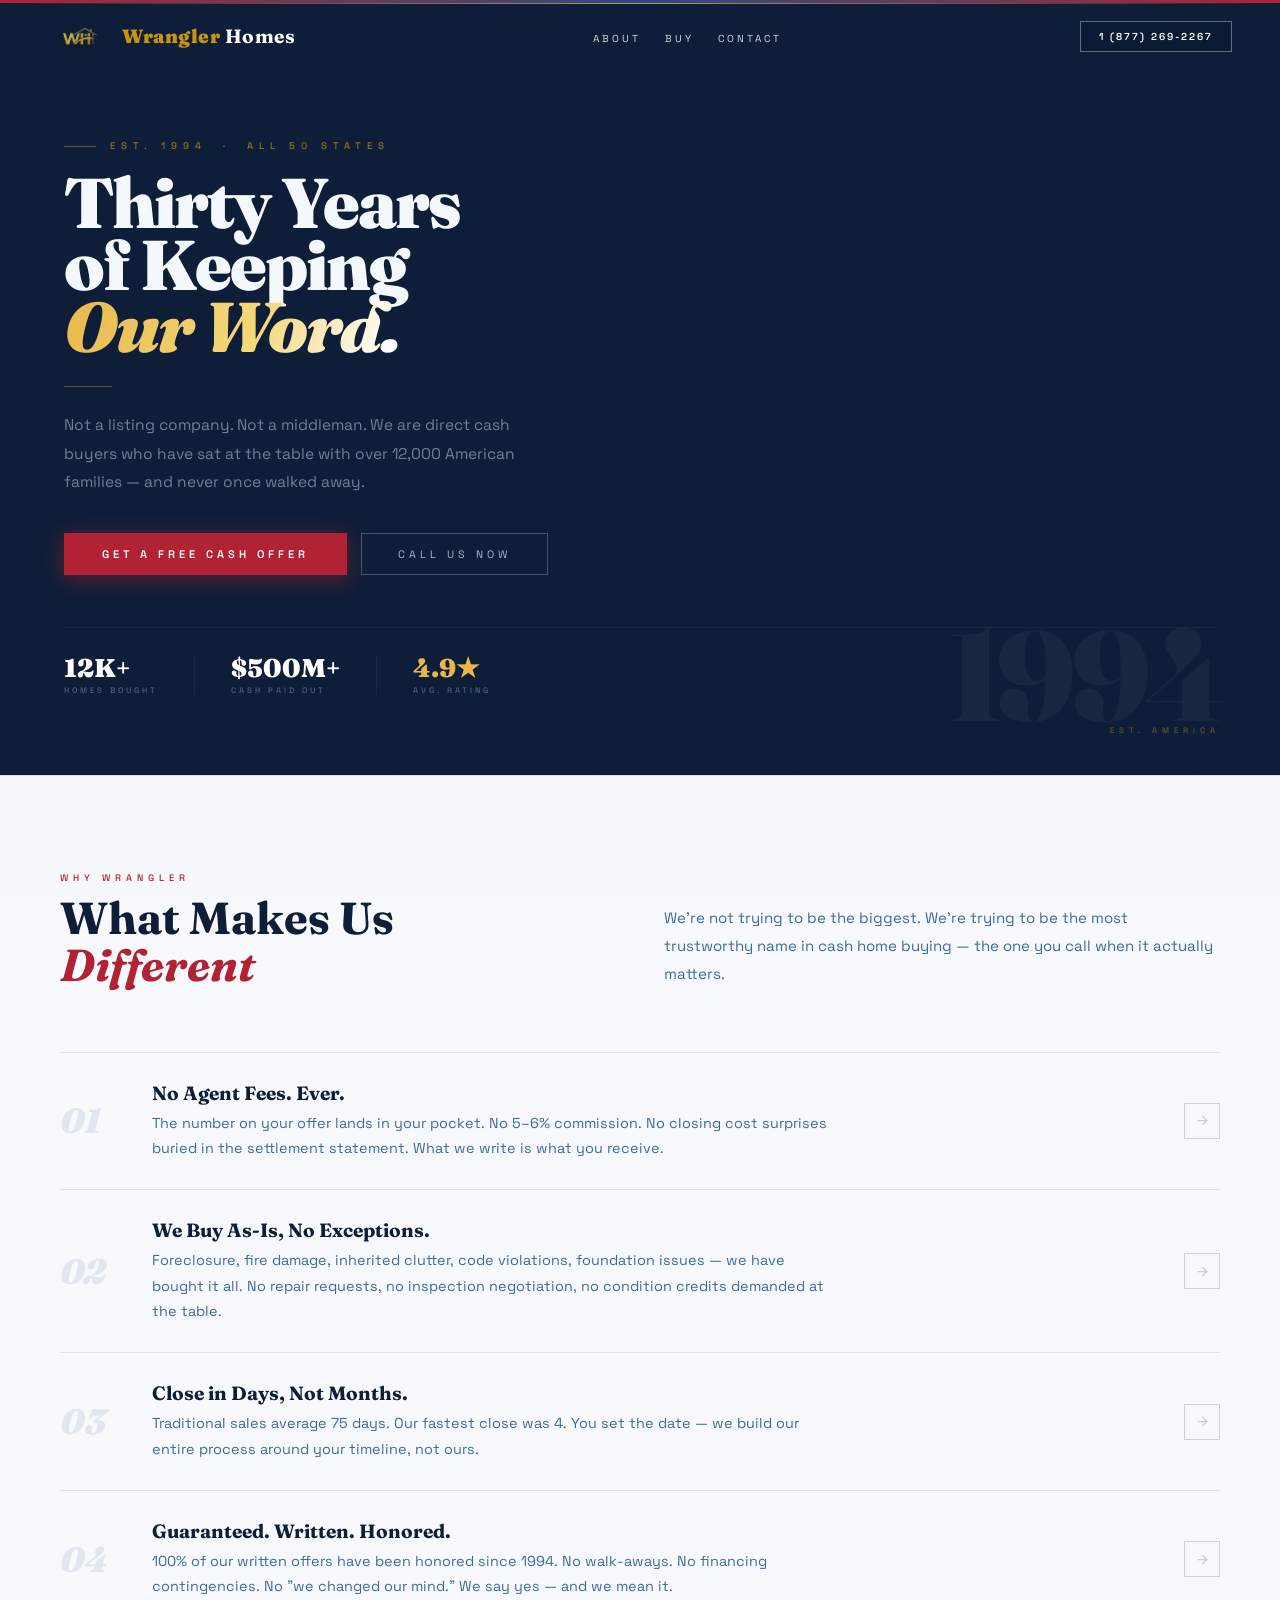
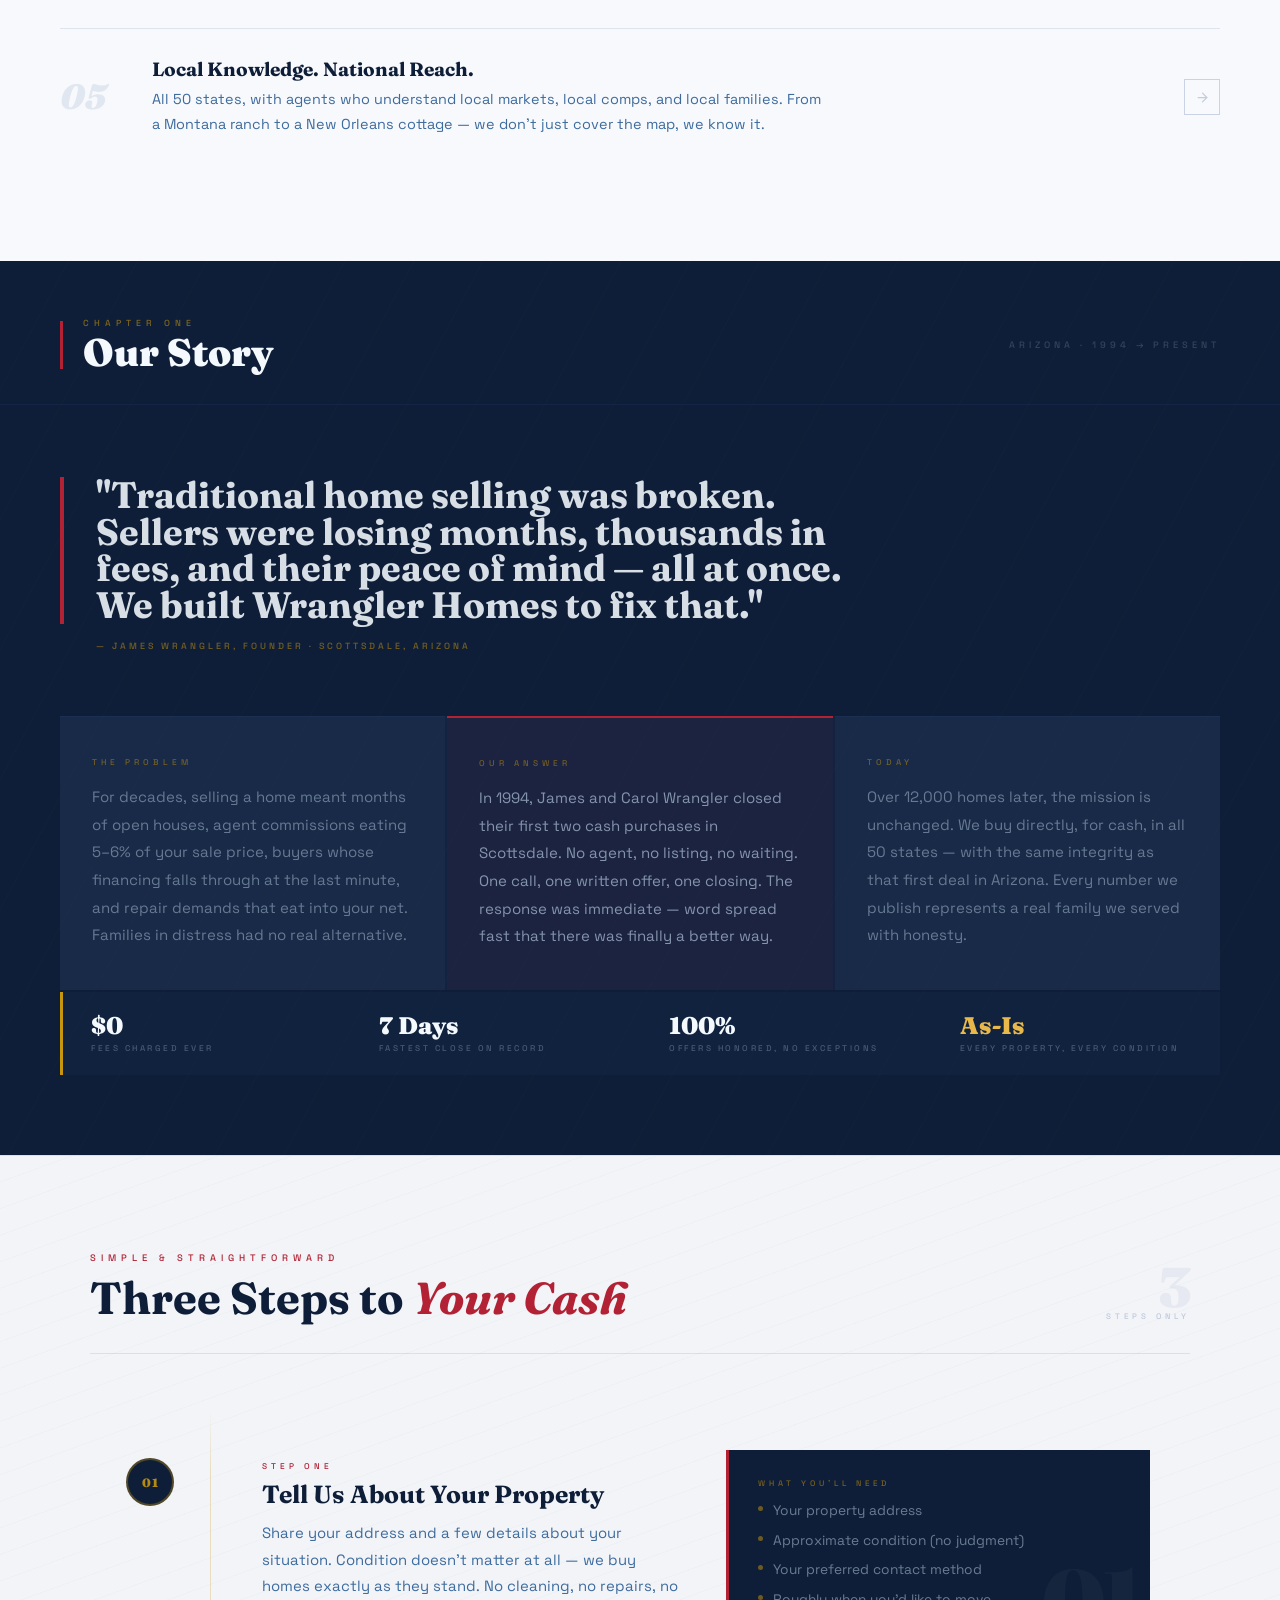
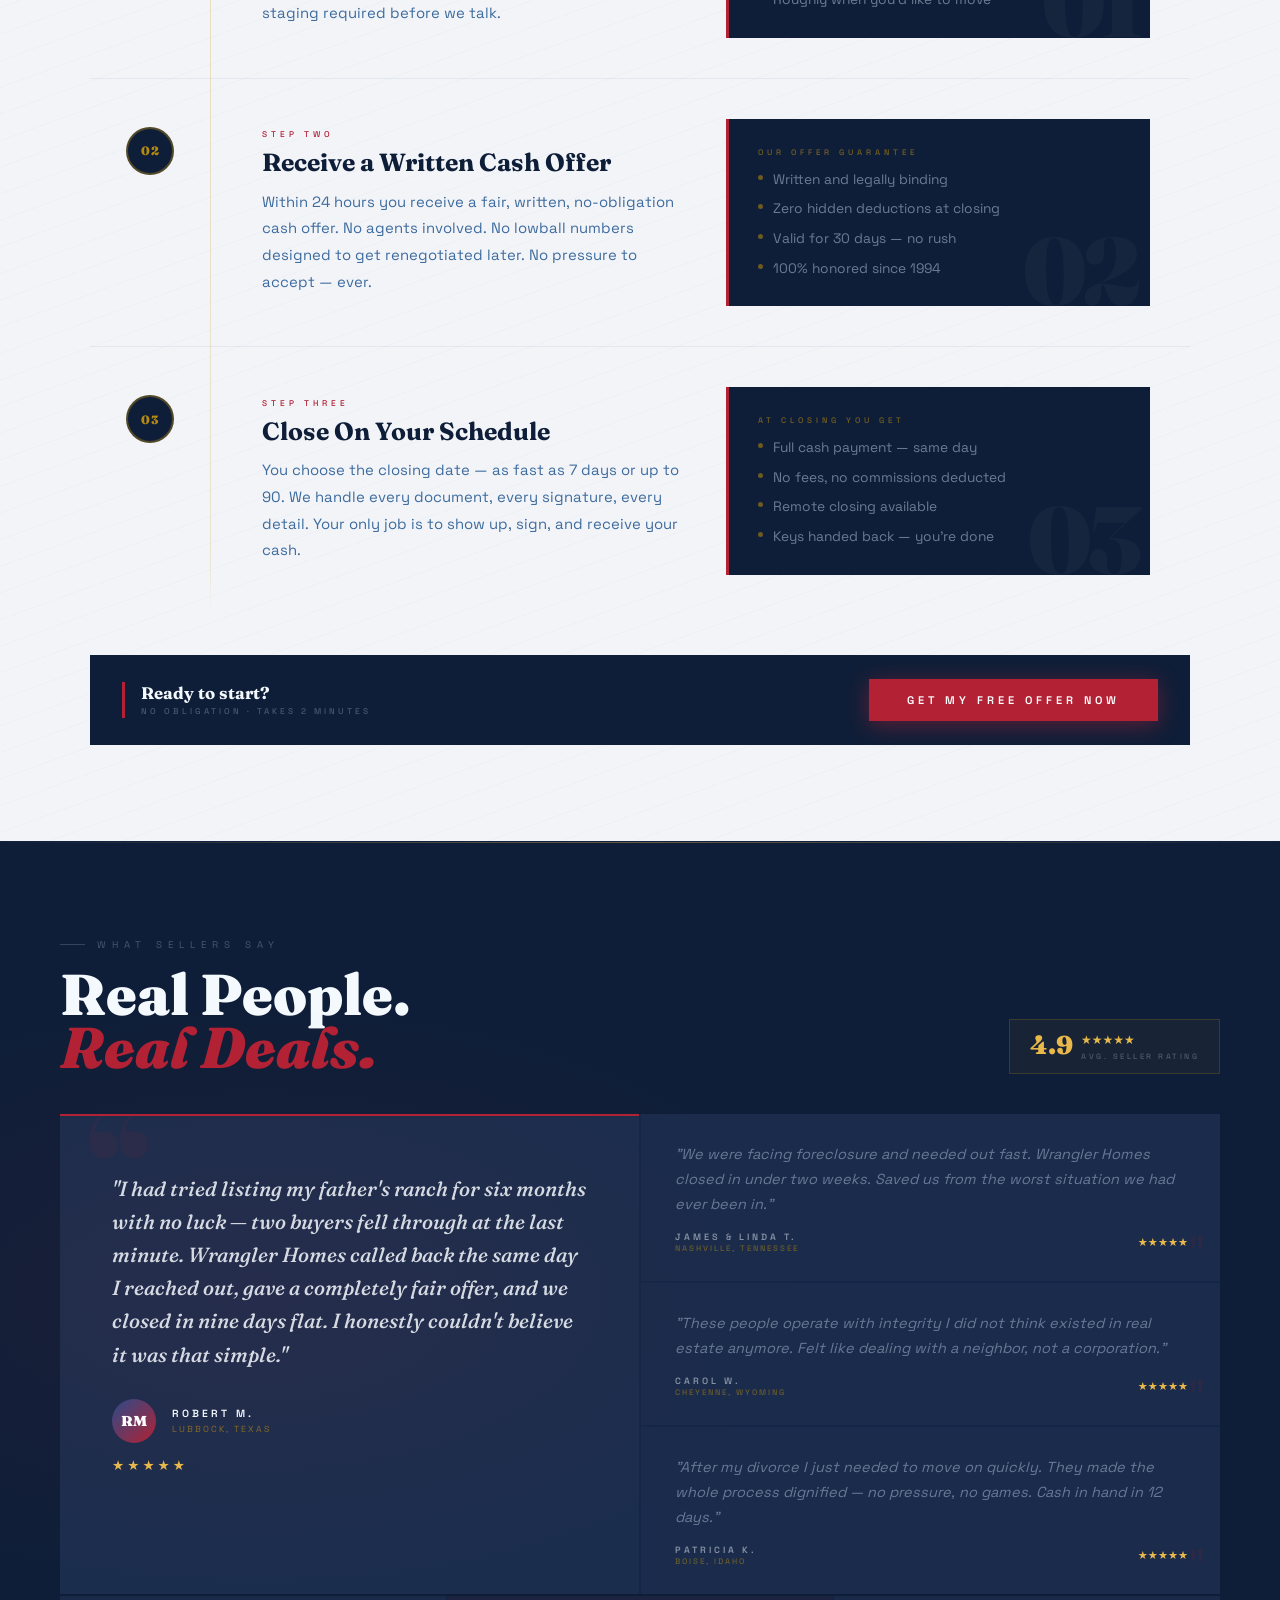
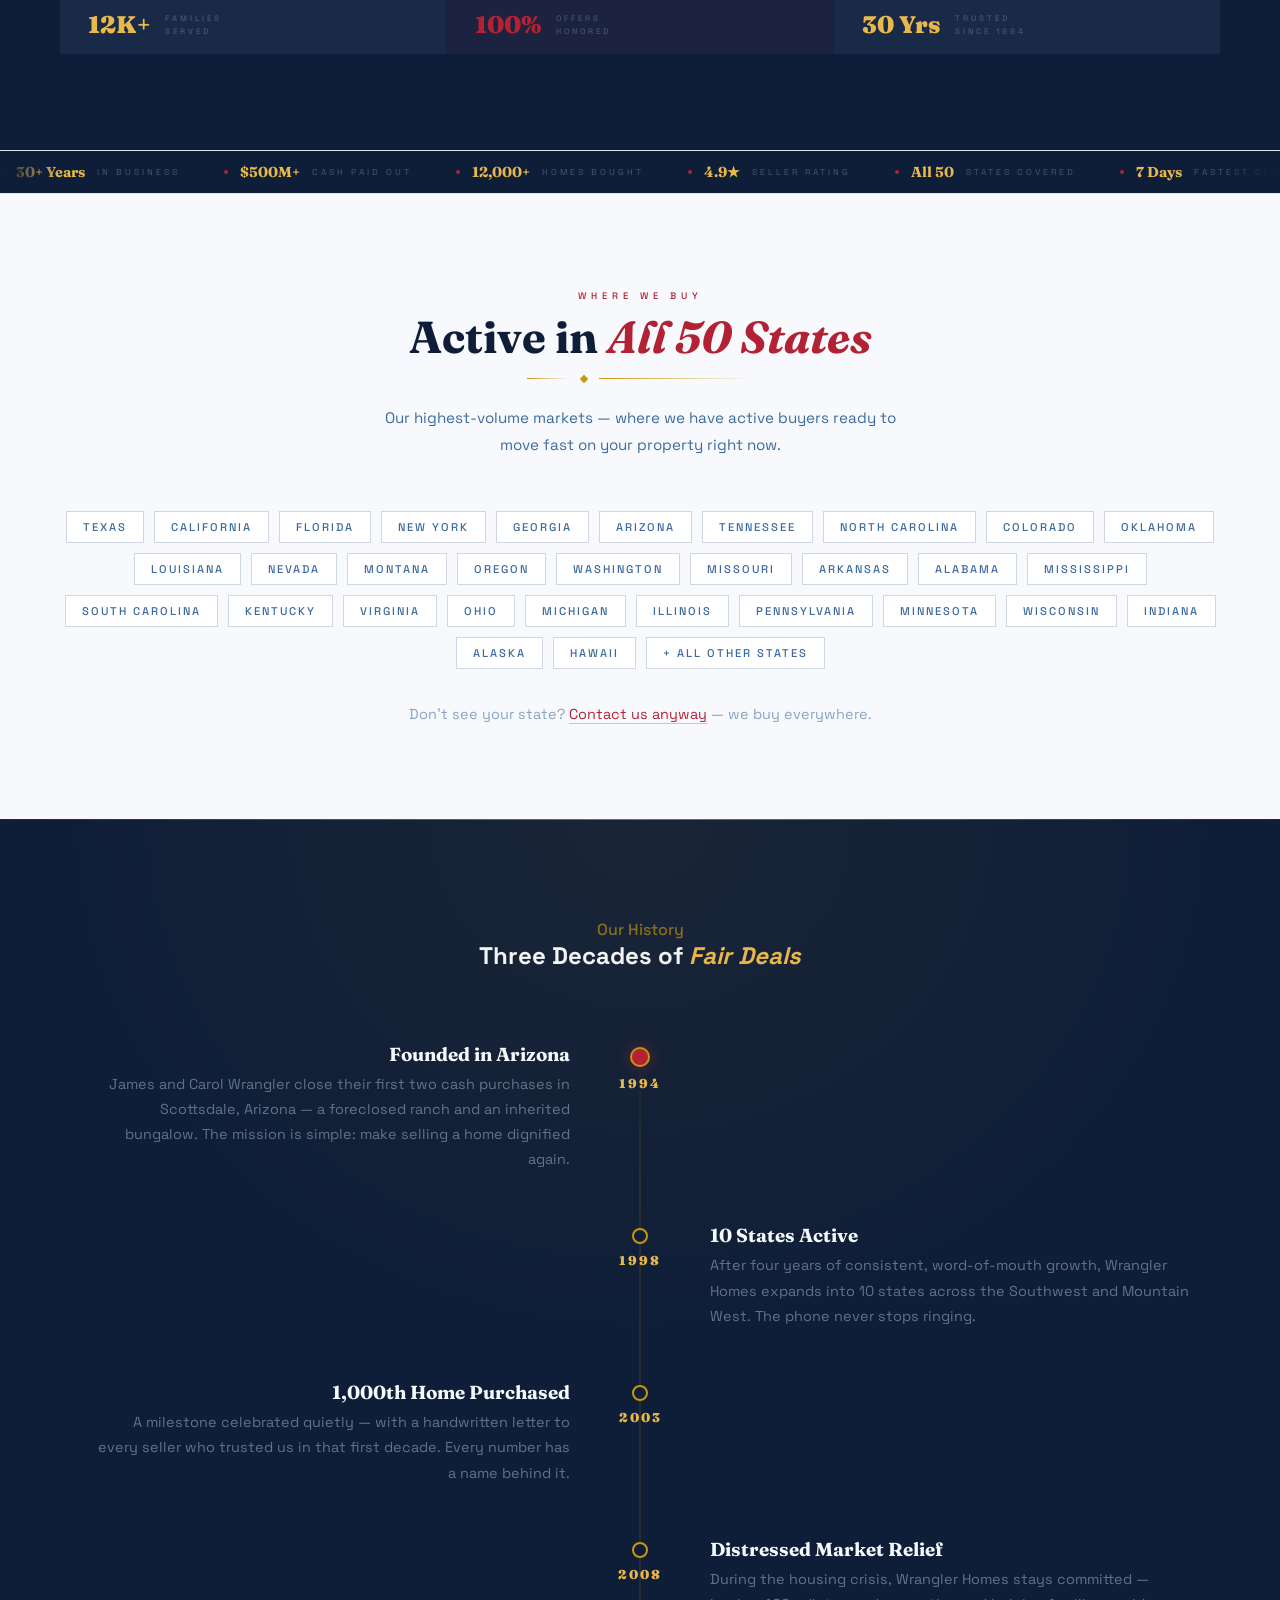
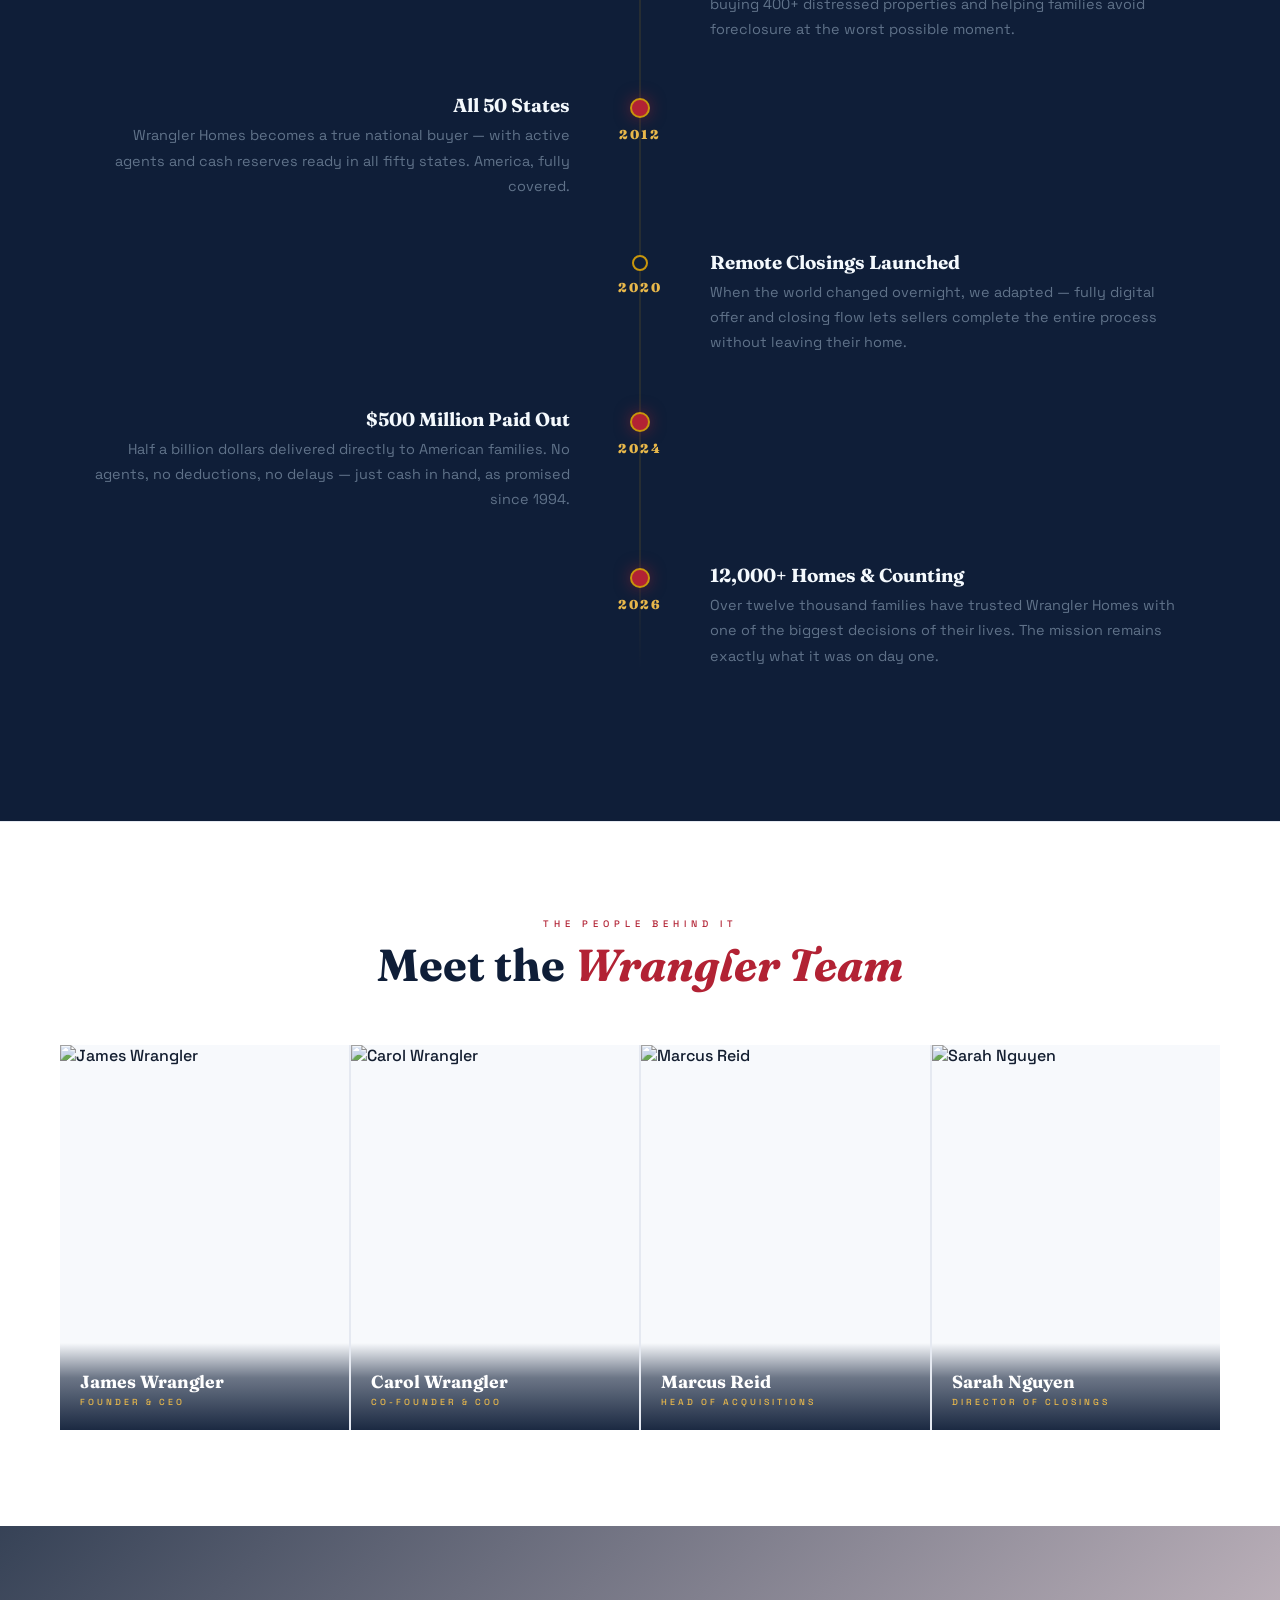
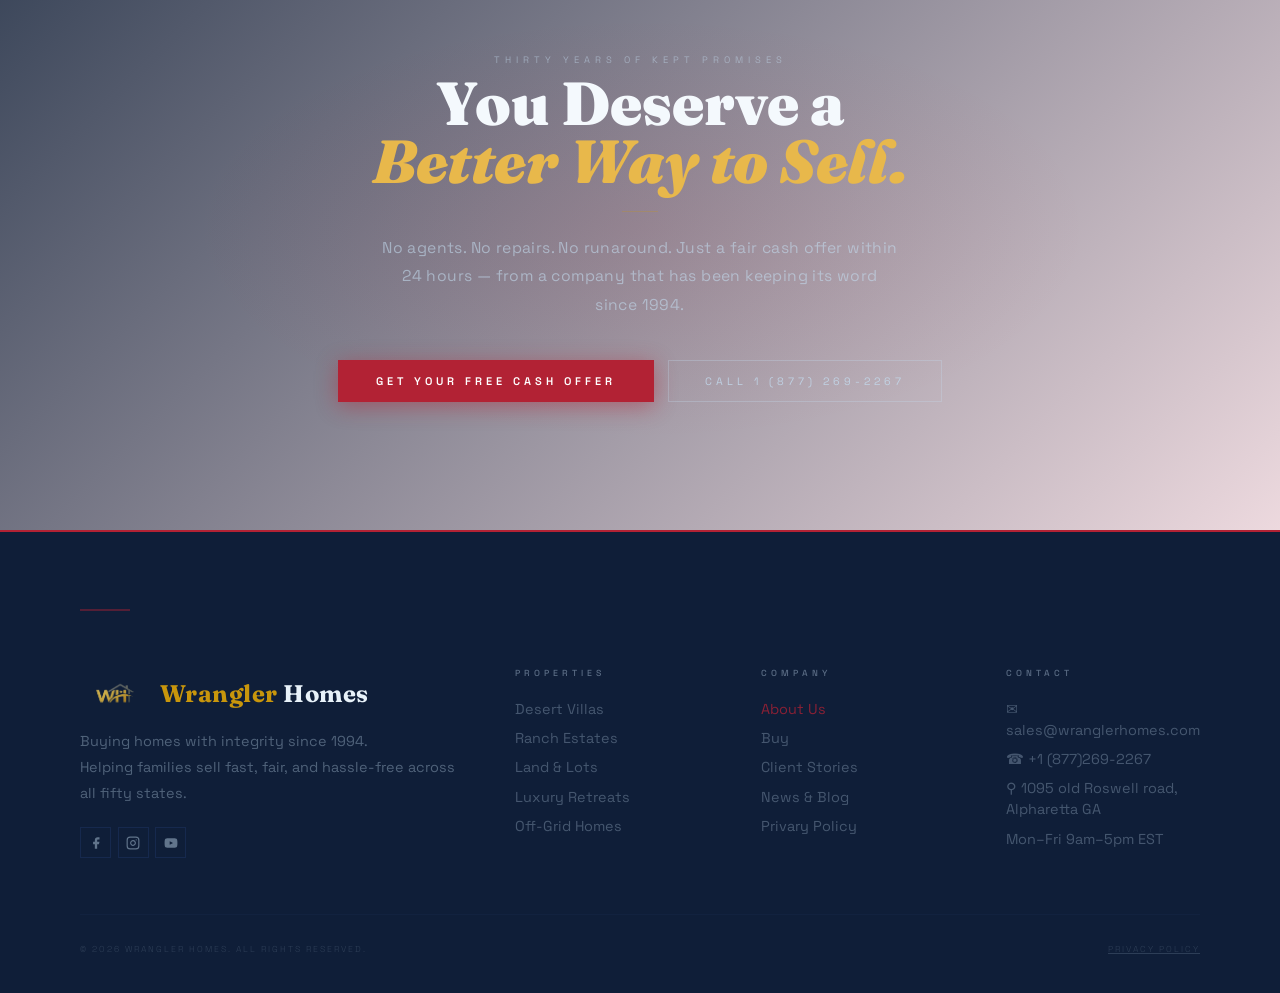
==== about.html @ e23416cc "website updated" ====
<!DOCTYPE html>
<html lang="en">
<head>
<meta charset="UTF-8">
<meta name="viewport" content="width=device-width, initial-scale=1.0">
<title>About Us — Wrangler Homes</title>
<link href="https://fonts.googleapis.com/css2?family=Fraunces:opsz,wght@9..144,500;9..144,700;9..144,900&family=Space+Grotesk:wght@400;500;600;700&display=swap" rel="stylesheet">
<script src="https://cdn.tailwindcss.com"></script>
<style>
*,*::before,*::after{margin:0;padding:0;box-sizing:border-box}
html,body{overflow-x:hidden}
html{scroll-behavior:smooth}
:root{
  --navy:#0F1E38;--blue:#2C4B8A;--blue-mid:#3D6B9E;--blue-lt:#C8DCED;
  --white:#ffffff;--off-white:#F7F9FC;--red:#B22234;--red-dark:#8B1A27;
  --gold:#C8960C;--gold-lt:#E8B84B;--border-l:rgba(44,75,138,0.12);--border-m:rgba(44,75,138,0.22);
  --shadow:rgba(15,30,56,0.13);--f-head:'Fraunces',serif;--f-ui:'Space Grotesk',system-ui,sans-serif;
}
body{background:var(--off-white);font-family:var(--f-ui);font-weight:500;color:var(--navy);-webkit-font-smoothing:antialiased}

/* scrollbar */
::-webkit-scrollbar{width:5px}
::-webkit-scrollbar-track{background:#0d1a32}
::-webkit-scrollbar-thumb{background:goldenrod;border-radius:3px}

::selection {
  background: #d4af37;
  color: #0b1b33;
}

#grain{position:fixed;inset:0;pointer-events:none;z-index:8000;opacity:.02;
  background-image:url("data:image/svg+xml,%3Csvg viewBox='0 0 600 600' xmlns='http://www.w3.org/2000/svg'%3E%3Cfilter id='f'%3E%3CfeTurbulence type='fractalNoise' baseFrequency='.75' numOctaves='4' stitchTiles='stitch'/%3E%3C/filter%3E%3Crect width='600' height='600' filter='url(%23f)'/%3E%3C/svg%3E");
  background-size:200px;mix-blend-mode:multiply}

/* ── LOADER ── */
#loader{position:fixed;inset:0;z-index:99999;background:var(--navy);display:flex;flex-direction:column;align-items:center;justify-content:center;gap:20px;transition:opacity .45s,visibility .45s}
#loader.hide{opacity:0;visibility:hidden;pointer-events:none}
.wagon-wheel{width:70px;height:70px;animation:wSpin 1.1s linear infinite;filter:drop-shadow(0 4px 14px rgba(178,34,52,.5))}
@keyframes wSpin{to{transform:rotate(360deg)}}
.loader-title{font-family:var(--f-head);font-weight:900;font-size:1.5rem;letter-spacing:4px;color:#fff}
.loader-title span{color:var(--red)}
.loader-bar-wrap{width:130px;height:2px;background:rgba(255,255,255,.12);border-radius:2px;overflow:hidden}
.loader-bar{height:100%;width:0;background:linear-gradient(90deg,var(--red),#e63950);border-radius:2px;animation:lBar 1.5s cubic-bezier(.4,0,.2,1) forwards}
@keyframes lBar{to{width:100%}}
.loader-hint{font-family:var(--f-ui);font-size:.57rem;letter-spacing:4px;text-transform:uppercase;color:rgba(255,255,255,.35);animation:lPulse .9s ease-in-out infinite alternate}
@keyframes lPulse{from{opacity:.2}to{opacity:.65}}

/* ── NAV ── */
#nav{position:fixed;top:0;left:0;right:0;z-index:600;display:flex;align-items:center;justify-content:space-between;padding:10px 48px;transition:all .38s cubic-bezier(.4,0,.2,1);height:72px} /* Increased from 64px to accommodate larger logo */
#nav.stuck{background:rgba(255,255,255,.97);backdrop-filter:blur(20px);padding:8px 48px;border-bottom:1px solid var(--border-m);box-shadow:0 2px 20px rgba(15,30,56,.07)}

/* Logo image in nav - ADJUSTED - INCREASED SIZE */
.nav-brand{display:flex;align-items:center;gap:10px;text-decoration:none}
.nav-logo-img{height:48px;width:auto;object-fit:contain;display:block;filter:drop-shadow(0 2px 8px rgba(0,0,0,.4));transition:height .3s,filter .3s} /* Increased from 36px to 48px */
#nav.stuck .nav-logo-img{height:52px;filter:none} /* Increased from 32px to 42px */
.nav-brand-text{font-family:var(--f-head);font-weight:700;font-size:1.2rem;color:#fff;letter-spacing:0.5px;transition:color .3s} /* Slightly increased from 1.1rem */
#nav.stuck .nav-brand-text{color:var(--navy)}
.nav-brand-text span{color:var(--gold);font-weight:900}


/* Desktop links */
.nav-links{display:flex;gap:24px;list-style:none;margin:0;padding:0}
.nav-links a{font-family:var(--f-ui);font-weight:400;font-size:.63rem;letter-spacing:3px;text-transform:uppercase;color:rgba(255,255,255,.82);text-decoration:none;position:relative;transition:color .24s;white-space:nowrap}
.nav-links a::after{content:'';position:absolute;bottom:-4px;left:0;right:100%;height:1px;background:#e63950;transition:right .34s cubic-bezier(.7,0,.3,1)}
.nav-links a:hover{color:#fff}
.nav-links a:hover::after{right:0}
#nav.stuck .nav-links a{color:var(--blue-mid)}
#nav.stuck .nav-links a:hover{color:var(--navy)}

.nav-tel{font-family:var(--f-ui);font-weight:600;font-size:.63rem;letter-spacing:2px;color:#fff;background-color:#0b1b33;text-decoration:none;border:1.5px solid rgba(255,255,255,.35);padding:8px 18px;transition:all .24s;white-space:nowrap;flex-shrink:0}
.nav-tel:hover{border-color:#e63950;background:rgba(178,34,52,.18)}
#nav.stuck .nav-tel{color:var(--gold);border-color:rgba(178,34,52,.35)}
#nav.stuck .nav-tel:hover{border-color:var(--red);background:rgba(178,34,52,.07)}

.nav-hamburger{display:none;flex-direction:column;justify-content:center;gap:5px;width:40px;height:40px;cursor:pointer;background:none;border:1.5px solid rgba(255,255,255,.3);border-radius:2px;padding:8px;flex-shrink:0;transition:border-color .24s;position:relative;z-index:600}
.nav-hamburger span{display:block;width:100%;height:1.5px;background:#fff;transition:transform .3s cubic-bezier(.4,0,.2,1),opacity .22s;transform-origin:center}
#nav.stuck .nav-hamburger{border-color:var(--border-m)}
#nav.stuck .nav-hamburger span{background:var(--navy)}
.nav-hamburger:hover{border-color:rgba(255,255,255,.7)}
#nav.stuck .nav-hamburger:hover{border-color:var(--blue-mid)}
.nav-hamburger.open span:nth-child(1){transform:translateY(6.5px) rotate(45deg)}
.nav-hamburger.open span:nth-child(2){opacity:0;transform:scaleX(0)}
.nav-hamburger.open span:nth-child(3){transform:translateY(-6.5px) rotate(-45deg)}

.nav-drawer{position:fixed;top:0;left:0;right:0;bottom:0;z-index:595;background:#0F1E38;display:flex;flex-direction:column;align-items:center;justify-content:center;gap:32px;opacity:0;pointer-events:none;visibility:hidden;transition:opacity .32s,visibility .32s}
.nav-drawer.open{opacity:1;pointer-events:all;visibility:visible}
.nav-drawer .nav-links{display:flex;flex-direction:column;align-items:center;gap:24px;list-style:none;padding:0;margin:0}
.nav-drawer .nav-links a{font-family:var(--f-ui);font-weight:500;font-size:.82rem;letter-spacing:5px;text-transform:uppercase;color:rgba(195,218,238,.8);text-decoration:none;transition:color .2s;display:block}
.nav-drawer .nav-links a:hover,.nav-drawer .nav-links a:active{color:#fff}
.nav-drawer .nav-links a::after{display:none}
.nav-drawer .nav-tel{font-family:var(--f-ui);font-weight:600;font-size:.7rem;letter-spacing:2px;color:var(--gold-lt);text-decoration:none;border:1.5px solid rgba(200,150,12,.45);padding:14px 36px;transition:all .24s;white-space:nowrap;display:inline-block}
.nav-drawer .nav-tel:hover{border-color:var(--gold-lt);background:rgba(200,150,12,.1)}
/* ── ANIMATIONS ── */
@keyframes fadeUp{from{opacity:0;transform:translateY(18px)}to{opacity:1;transform:translateY(0)}}
@keyframes goldShimmer{0%,100%{opacity:.5}50%{opacity:1}}
@keyframes tickerRun{0%{transform:translateX(0)}100%{transform:translateX(-50%)}}
.ticker-inner{display:flex;width:max-content;animation:tickerRun 32s linear infinite}
.ticker-inner:hover{animation-play-state:paused}

/* ── REVEAL ── */
.rv{opacity:0;transform:translateY(34px);transition:opacity .88s cubic-bezier(.2,.85,.3,1),transform .88s cubic-bezier(.2,.85,.3,1)}
.rv.on{opacity:1;transform:none}
.rv-l{opacity:0;transform:translateX(-38px);transition:opacity .88s cubic-bezier(.2,.85,.3,1),transform .88s cubic-bezier(.2,.85,.3,1)}
.rv-l.on{opacity:1;transform:none}
.rv-r{opacity:0;transform:translateX(38px);transition:opacity .88s cubic-bezier(.2,.85,.3,1),transform .88s cubic-bezier(.2,.85,.3,1)}
.rv-r.on{opacity:1;transform:none}
.d1{transition-delay:.07s}.d2{transition-delay:.16s}.d3{transition-delay:.25s}.d4{transition-delay:.34s}.d5{transition-delay:.43s}

/* ── DIVIDER RULE ── */
.divider-rule{display:flex;align-items:center;gap:12px;margin:13px 0 22px}
.divider-rule::before,.divider-rule::after{content:'';height:1px;background:linear-gradient(to right,var(--gold),transparent)}
.divider-rule::before{width:42px}
.divider-rule::after{flex:1;max-width:155px}
.divider-rule-diamond{width:6px;height:6px;background:var(--gold);transform:rotate(45deg);flex-shrink:0}

/* ── GOLD TEXT ── */
.gold-grad{background:linear-gradient(110deg,#E8B84B 0%,#f5d97a 30%,#fff 50%,#E8B84B 75%,#C8960C 100%);background-size:200%;-webkit-background-clip:text;-webkit-text-fill-color:transparent;background-clip:text}

/* ── BTNS ── */
.btn-primary{font-family:var(--f-ui);font-weight:600;font-size:.69rem;letter-spacing:4px;text-transform:uppercase;color:#fff;background:var(--red);padding:14px 38px;text-decoration:none;position:relative;overflow:hidden;transition:transform .24s,box-shadow .24s;display:inline-block;box-shadow:0 4px 22px rgba(178,34,52,.48)}
.btn-primary::before{content:'';position:absolute;inset:0;background:var(--red-dark);clip-path:polygon(0 0,0 0,0 100%,0 100%);transition:clip-path .42s cubic-bezier(.7,0,.3,1)}
.btn-primary:hover::before{clip-path:polygon(0 0,100% 0,100% 100%,0 100%)}
.btn-primary:hover{transform:translateY(-2px);box-shadow:0 8px 28px rgba(178,34,52,.55)}
.btn-primary span{position:relative;z-index:1}
.btn-ghost{font-family:var(--f-ui);font-weight:400;font-size:.67rem;letter-spacing:4px;text-transform:uppercase;color:rgba(195,218,238,.82);text-decoration:none;border:1.5px solid rgba(195,218,238,.3);padding:13px 36px;transition:border-color .26s,background .26s,color .26s;display:inline-block}
.btn-ghost:hover{border-color:rgba(195,218,238,.6);background:rgba(195,218,238,.08);color:#fff}

/* ── AREA TAG ── */
.area-tag{font-family:var(--f-ui);font-size:.7rem;letter-spacing:2px;text-transform:uppercase;color:var(--blue-mid);border:1px solid var(--border-m);padding:8px 16px;background:#fff;transition:all .24s;cursor:default}
.area-tag:hover{border-color:rgba(178,34,52,.4);color:var(--red);background:rgba(178,34,52,.03)}

/* ── WHY ROWS ── */
.why-row{display:grid;grid-template-columns:60px 1fr auto;align-items:center;gap:32px;padding:28px 0;border-top:1px solid var(--border-l);position:relative;transition:background .28s}
.why-row::after{content:'';position:absolute;bottom:0;left:0;right:0;height:1px;background:linear-gradient(90deg,var(--red),var(--blue) 50%,transparent);transform:scaleX(0);transform-origin:left;transition:transform .5s cubic-bezier(.7,0,.3,1)}
.why-row:hover::after{transform:scaleX(1)}
.why-row-num{font-family:var(--f-head);font-weight:900;font-style:italic;font-size:2.2rem;color:rgba(44,75,138,.1);line-height:1;transition:color .3s}
.why-row:hover .why-row-num{color:rgba(178,34,52,.2)}
.why-row-arrow{width:36px;height:36px;border:1px solid var(--border-m);display:flex;align-items:center;justify-content:center;color:rgba(44,75,138,.25);flex-shrink:0;transition:border-color .3s,background .3s,color .3s}
.why-row:hover .why-row-arrow{border-color:var(--red);background:var(--red);color:#fff}

/* FOOTER - ADJUSTED - INCREASED SIZE */
footer{background:var(--navy);padding:4.8rem 5rem 2.4rem;border-top:2px solid var(--red)}
footer::before{content:'';display:block;width:50px;height:2px;background:var(--red);margin-bottom:3.5rem;opacity:.42}
.footer-grid{display:grid;grid-template-columns:2fr 1fr 1fr 1fr;gap:3.5rem;margin-bottom:3.5rem}
/* Footer logo image - ADJUSTED - INCREASED SIZE */
.footer-logo-img{height:52px;width:auto;object-fit:contain;display:inline-block;vertical-align:middle;opacity:.9;transition:opacity .3s;filter:brightness(1.1)} /* Increased from 40px to 52px */
.footer-logo-img:hover{opacity:1}
.footer-brand{display:flex;align-items:center;gap:10px;margin-bottom:10px}
.footer-brand-text{font-family:var(--f-head);font-weight:700;font-size:1.5rem;color:#E8F2F9;letter-spacing:.5px;text-decoration:none} /* Increased from 1.34rem */
.footer-brand-text em{color:var(--gold);font-style:normal}
.f-tagline{font-family:var(--f-ui);font-weight:400;font-size:.9rem;color:rgba(195,218,238,.36);margin-top:.52rem;line-height:1.8}
.f-socials{display:flex;gap:.42rem;margin-top:1.25rem;flex-wrap:wrap}
.f-soc{width:31px;height:31px;border:1px solid rgba(44,75,138,.26);display:flex;align-items:center;justify-content:center;cursor:pointer;color:rgba(195,218,238,.46);transition:border-color .26s,background .26s}
.f-soc:hover{border-color:var(--blue-mid);background:rgba(44,75,138,.13)}
.f-col h4{font-family:var(--f-ui);font-weight:500;font-size:.55rem;letter-spacing:4px;text-transform:uppercase;color:rgba(195,218,238,.42);margin-bottom:1.15rem}
.f-col ul{list-style:none;display:flex;flex-direction:column;gap:.52rem}
.f-col ul a{text-decoration:none;font-family:var(--f-ui);font-weight:400;font-size:.9rem;color:rgba(195,218,238,.3);transition:color .26s}
.f-col ul a:hover{color:var(--red)}
.footer-bottom{display:flex;justify-content:space-between;align-items:center;flex-wrap:wrap;gap:.9rem;padding-top:1.75rem;border-top:1px solid rgba(44,75,138,.09)}
.f-copy{font-family:var(--f-ui);font-weight:300;font-size:.54rem;letter-spacing:2px;color:rgba(195,218,238,.17);text-transform:uppercase}
.f-copy a{color:rgba(195,218,238,.17);transition:color .22s}
.f-copy a:hover{color:var(--red)}
.f-col a.active-page{color:rgba(178,34,52,.75)}

/* ── PROCESS — NEW DESIGN: Diagonal/staggered editorial layout ── */
.process-section{background:#F2F4F8;border-top:1px solid var(--border-l);position:relative;overflow:hidden;padding:96px 60px}
.process-section::before{content:'';position:absolute;inset:0;background:repeating-linear-gradient(160deg,transparent 0,transparent 24px,rgba(44,75,138,.025) 24px,rgba(44,75,138,.025) 25px);pointer-events:none}
.process-track{display:flex;flex-direction:column;gap:0;position:relative;max-width:1100px;margin:0 auto}
.process-track::before{content:'';position:absolute;left:120px;top:0;bottom:0;width:1px;background:linear-gradient(to bottom,transparent,rgba(200,150,12,.25) 8%,rgba(200,150,12,.18) 92%,transparent);pointer-events:none}
.proc-row{display:grid;grid-template-columns:120px 1fr;gap:0;align-items:stretch;position:relative}
.proc-row:not(:last-child){border-bottom:1px solid rgba(44,75,138,.08)}
.proc-num-col{display:flex;flex-direction:column;align-items:center;justify-content:flex-start;padding:48px 0 48px;position:relative;z-index:2}
.proc-num-circle{width:48px;height:48px;border-radius:50%;background:var(--navy);border:2px solid rgba(200,150,12,.35);display:flex;align-items:center;justify-content:center;position:relative;z-index:3;transition:border-color .3s,background .3s;flex-shrink:0}
.proc-row:hover .proc-num-circle{border-color:var(--red);background:var(--red)}
.proc-num-circle span{font-family:var(--f-head);font-weight:900;font-size:.75rem;color:rgba(200,150,12,.9);letter-spacing:1px;transition:color .3s}
.proc-row:hover .proc-num-circle span{color:#fff}
.proc-content{padding:40px 40px 40px 52px;display:grid;grid-template-columns:1fr 1fr;gap:40px;align-items:center;transition:background .3s}
.proc-row:hover .proc-content{background:rgba(44,75,138,.03)}
.proc-label{font-family:var(--f-ui);font-size:.52rem;letter-spacing:4px;text-transform:uppercase;color:var(--red);margin-bottom:10px}
.proc-title{font-family:var(--f-head);font-weight:700;font-size:1.55rem;color:var(--navy);margin-bottom:12px;line-height:1.1}
.proc-body{font-family:var(--f-ui);font-weight:400;font-size:.93rem;line-height:1.8;color:var(--blue-mid)}
.proc-detail{background:var(--navy);padding:28px 32px;position:relative;overflow:hidden}
.proc-detail::before{content:'';position:absolute;top:0;left:0;width:3px;height:100%;background:var(--red)}
.proc-detail-title{font-family:var(--f-ui);font-size:.5rem;letter-spacing:4px;text-transform:uppercase;color:rgba(200,150,12,.55);margin-bottom:12px}
.proc-detail ul{list-style:none;display:flex;flex-direction:column;gap:9px}
.proc-detail ul li{font-family:var(--f-ui);font-weight:400;font-size:.86rem;color:rgba(195,218,238,.5);display:flex;align-items:flex-start;gap:10px;line-height:1.5}
.proc-detail ul li::before{content:'';width:5px;height:5px;border-radius:50%;background:rgba(200,150,12,.5);flex-shrink:0;margin-top:6px}
.proc-big-num{position:absolute;bottom:-12px;right:12px;font-family:var(--f-head);font-weight:900;font-size:6rem;color:rgba(255,255,255,.03);line-height:1;pointer-events:none;letter-spacing:-4px}

/* ── TESTIMONIALS — NEW DESIGN: Stacked interview / pull-quote style ── */
.test-section{background:var(--navy);border-top:1px solid var(--border-l);padding:96px 60px;position:relative;overflow:hidden}
.test-section::before{content:'';position:absolute;inset:0;background:radial-gradient(ellipse 70% 50% at 20% 50%,rgba(178,34,52,.07) 0%,transparent 65%);pointer-events:none}
.test-section::after{content:'';position:absolute;top:0;left:0;right:0;height:1px;background:linear-gradient(90deg,transparent,rgba(232,184,75,.4) 50%,transparent)}
.test-main-grid{display:grid;grid-template-columns:1fr 1fr;gap:2px;background:rgba(44,75,138,.18);max-width:1200px;margin:0 auto}
.test-feature{background:rgba(255,255,255,.03);padding:56px 52px;position:relative;overflow:hidden;border-top:2px solid var(--red)}
.test-feature::before{content:'\201C';font-family:var(--f-head);font-size:9rem;font-weight:900;color:rgba(178,34,52,.08);line-height:1;position:absolute;top:-10px;left:28px;pointer-events:none}
.test-feature-text{font-family:var(--f-head);font-style:italic;font-weight:500;font-size:1.28rem;line-height:1.62;color:rgba(244,249,253,.85);margin-bottom:28px;position:relative;z-index:1}
.test-feature-meta{display:flex;align-items:center;gap:16px}
.test-feature-avatar{width:44px;height:44px;border-radius:50%;background:linear-gradient(135deg,var(--blue),var(--red));display:flex;align-items:center;justify-content:center;font-family:var(--f-head);font-weight:900;font-size:.9rem;color:#fff;flex-shrink:0}
.test-feature-name{font-family:var(--f-ui);font-weight:600;font-size:.65rem;letter-spacing:3px;text-transform:uppercase;color:#F4F9FD}
.test-feature-loc{font-family:var(--f-ui);font-weight:400;font-size:.55rem;letter-spacing:2px;text-transform:uppercase;color:rgba(200,150,12,.6);margin-top:3px}
.test-feature-stars{display:flex;gap:3px;margin-top:14px}
.test-feature-stars span{color:var(--gold-lt);font-size:.85rem}
.test-stack{display:flex;flex-direction:column;gap:2px}
.test-mini{background:rgba(255,255,255,.025);padding:28px 32px;border-left:2px solid transparent;transition:border-color .3s,background .3s;cursor:default;position:relative}
.test-mini:hover{border-left-color:var(--red);background:rgba(255,255,255,.045)}
.test-mini-text{font-family:var(--f-ui);font-weight:400;font-style:italic;font-size:.91rem;line-height:1.72;color:rgba(195,218,238,.45);margin-bottom:14px;transition:color .3s}
.test-mini:hover .test-mini-text{color:rgba(195,218,238,.7)}
.test-mini-meta{display:flex;align-items:center;justify-content:space-between}
.test-mini-name{font-family:var(--f-ui);font-weight:600;font-size:.57rem;letter-spacing:3px;text-transform:uppercase;color:rgba(244,249,253,.5)}
.test-mini-loc{font-family:var(--f-ui);font-size:.5rem;letter-spacing:2px;text-transform:uppercase;color:rgba(200,150,12,.45)}
.test-mini-quote-mark{font-family:var(--f-head);font-size:2.5rem;color:rgba(178,34,52,.12);line-height:1;position:absolute;bottom:8px;right:16px;pointer-events:none}
/* Rating strip */
.test-rating-strip{max-width:1200px;margin:2px auto 0;background:rgba(44,75,138,.12);display:grid;grid-template-columns:repeat(3,1fr);gap:1px}
.test-rating-cell{padding:16px 28px;display:flex;align-items:center;gap:14px}
.test-rating-cell-num{font-family:var(--f-head);font-weight:900;font-size:1.5rem;color:var(--gold-lt);line-height:1}
.test-rating-cell-label{font-family:var(--f-ui);font-size:.5rem;letter-spacing:3px;text-transform:uppercase;color:rgba(195,218,238,.25);line-height:1.6}

/* ── STORY TIMELINE ── */
#story{background:var(--navy);padding:100px 60px;position:relative;overflow:hidden}
#story::before{content:'';position:absolute;inset:0;background:radial-gradient(ellipse 70% 50% at 50% 0%,rgba(200,150,12,.06) 0%,transparent 65%);pointer-events:none}
#story::after{content:'';position:absolute;top:0;left:-10%;right:-10%;height:1px;background:linear-gradient(90deg,transparent,rgba(232,184,75,.5) 50%,transparent)}
.story-inner{max-width:1100px;margin:0 auto}
.story-header{text-align:center;margin-bottom:72px}
.story-header .sec-title{color:#F4F9FD}
.story-header .sec-title em{color:var(--gold-lt)}
.story-header .eyebrow{color:rgba(200,150,12,.65)}
.story-timeline{position:relative;padding-left:0}
.story-timeline::before{content:'';position:absolute;left:50%;top:0;bottom:0;width:1px;background:linear-gradient(to bottom,transparent,rgba(200,150,12,.25) 10%,rgba(200,150,12,.25) 90%,transparent);transform:translateX(-50%)}
.story-item{display:grid;grid-template-columns:1fr 60px 1fr;gap:0;align-items:start;margin-bottom:52px;opacity:0;transform:translateY(20px);transition:opacity .6s ease,transform .6s ease}
.story-item.show{opacity:1;transform:translateY(0)}
.story-item:nth-child(odd) .story-content{grid-column:1;grid-row:1;text-align:right;padding-right:40px}
.story-item:nth-child(odd) .story-dot-col{grid-column:2;grid-row:1}
.story-item:nth-child(odd) .story-spacer{grid-column:3;grid-row:1}
.story-item:nth-child(even) .story-spacer{grid-column:1;grid-row:1}
.story-item:nth-child(even) .story-dot-col{grid-column:2;grid-row:1}
.story-item:nth-child(even) .story-content{grid-column:3;grid-row:1;padding-left:40px}
.story-dot-col{display:flex;flex-direction:column;align-items:center;padding-top:4px}
.story-dot{width:16px;height:16px;border-radius:50%;background:var(--navy);border:2.5px solid rgba(200,150,12,.4);flex-shrink:0;transition:border-color .3s,transform .3s;position:relative;z-index:2}
.story-item.show .story-dot{border-color:var(--gold)}
.story-dot.big{width:20px;height:20px;background:var(--red);border-color:rgba(232,184,75,.6);box-shadow:0 0 16px rgba(178,34,52,.5)}
.story-yr{font-family:var(--f-head);font-weight:900;font-size:.8rem;color:var(--gold-lt);letter-spacing:2px;margin-top:8px}
.story-content-title{font-family:var(--f-head);font-weight:700;font-size:1.18rem;color:#F4F9FD;margin-bottom:6px}
.story-content-body{font-family:var(--f-ui);font-weight:400;font-size:.9rem;line-height:1.75;color:rgba(195,218,238,.45)}

/* responsive */
@media(max-width:900px){
  .story-timeline::before{left:28px}
  .story-item{grid-template-columns:40px 1fr;gap:0}
  .story-item:nth-child(odd) .story-content,.story-item:nth-child(even) .story-content{grid-column:2;text-align:left;padding-left:24px;padding-right:0}
  .story-item:nth-child(odd) .story-dot-col,.story-item:nth-child(even) .story-dot-col{grid-column:1}
  .story-item:nth-child(odd) .story-spacer,.story-item:nth-child(even) .story-spacer{display:none}
  #story{padding:70px 28px}
}
@media(max-width:480px){
  #story{padding:52px 16px}
}



/* ── RESPONSIVE ── */
@media(max-width:1200px){
  #nav{padding:8px 28px}
  #nav.stuck{padding:6px 28px}
  .nav-links{gap:16px}
  .nav-links a{font-size:.6rem}
  footer{padding:3.6rem 2.2rem 2.2rem}
  .footer-grid{grid-template-columns:1fr 1fr;gap:2.2rem}
}
@media(max-width:900px){
  #nav{padding:10px 16px}#nav.stuck{padding:8px 16px}
  .nav-links,.nav-tel{display:none}.nav-hamburger{display:flex}
  footer{padding:3rem 1.5rem 2rem}
  .why-row{grid-template-columns:40px 1fr;gap:16px}
  .why-row-arrow{display:none}
  /* Process responsive */
  .process-track::before{left:52px}
  .proc-row{grid-template-columns:52px 1fr}
  .proc-num-circle{width:38px;height:38px}
  .proc-content{grid-template-columns:1fr;gap:20px;padding:28px 24px 28px 36px}
  /* Testimonials responsive */
  .test-main-grid{grid-template-columns:1fr}
  .test-rating-strip{grid-template-columns:1fr}
  /* Section padding */
  .process-section{padding:64px 24px}
  .test-section{padding:64px 24px}
  #story{padding:64px 24px}
}
@media(max-width:768px){
  footer{padding:3rem 1.4rem 1.7rem}.footer-grid{grid-template-columns:1fr 1fr;gap:1.7rem}
}
@media(max-width:480px){
  #nav{padding:8px 12px}.nav-logo-img{height:32px}
  .nav-brand-text{font-size:.9rem}
  footer{padding:2.5rem 1rem 1.35rem}.footer-grid{grid-template-columns:1fr;gap:1.55rem}
  .footer-bottom{flex-direction:column;align-items:flex-start;gap:.4rem}
  .test-feature{padding:36px 28px}
  .proc-content{padding:24px 16px 24px 24px}
}


@media(max-width:900px){
  #hero-split{grid-template-columns:1fr!important;min-height:auto!important}
  #hero-split>div:first-child{min-height:320px}
  #hero-split>div:last-child{padding:72px 28px 52px}
  .story-3col{grid-template-columns:1fr!important}
  .why-row{grid-template-columns:48px 1fr!important;gap:16px!important}
  .why-row-arrow{display:none!important}
  #our-story>div:nth-child(2){padding:48px 28px 56px}
  [style*="grid-template-columns:repeat(4"]{grid-template-columns:1fr 1fr!important}
  [style*="grid-template-columns:repeat(3"]{grid-template-columns:1fr!important}
  section[style*="padding:96px 60px"]{padding:64px 24px!important}
  section[style*="padding:128px"]{padding:80px 24px!important}

  /* Process mobile */
  .process-track::before{left:40px!important}
  .proc-row{grid-template-columns:80px 1fr!important}
  .proc-num-col{padding:32px 0 32px!important}
  .proc-content{grid-template-columns:1fr!important;gap:16px!important;padding:24px 20px 24px 28px!important}
  .proc-detail{padding:20px 22px!important}
  /* Testimonials mobile */
  .test-main-grid{grid-template-columns:1fr!important}
  .test-rating-strip{grid-template-columns:1fr!important}
  .test-section{padding:64px 20px!important}
  /* About tl */
  #about-tl{padding:32px 20px 52px!important}
}
@media(max-width:768px){
  .test-feature{padding:36px 28px!important}
  /* Header grid */
  [style*="grid-template-columns:1fr 1fr"]:not(.footer-grid-resp){grid-template-columns:1fr!important}
  section[style*="padding:96px 60px"]{padding:52px 20px!important}
}
@media(max-width:480px){
  #hero-split>div:last-child{padding:56px 16px 40px}
  section[style*="padding:96px 60px"]{padding:44px 16px!important}
  .proc-row{grid-template-columns:60px 1fr!important}
  .proc-num-col{padding:24px 0!important}
  .proc-num-circle{width:32px!important;height:32px!important}
  .proc-content{padding:20px 14px 20px 18px!important}
}


</style>
</head>
<body>
<div id="grain"></div>

<!-- LOADER -->
<div id="loader">
  <svg class="wagon-wheel" viewBox="0 0 120 120" xmlns="http://www.w3.org/2000/svg">
    <circle cx="60" cy="60" r="54" fill="none" stroke="#B22234" stroke-width="5"/>
    <circle cx="60" cy="60" r="9" fill="#B22234"/><circle cx="60" cy="60" r="5" fill="#e63950"/><circle cx="60" cy="60" r="2.2" fill="#2C4B8A"/>
    <g stroke="#B22234" stroke-width="2.6" stroke-linecap="round">
      <line x1="60" y1="51" x2="60" y2="7"/><line x1="60" y1="51" x2="60" y2="7" transform="rotate(30 60 60)"/>
      <line x1="60" y1="51" x2="60" y2="7" transform="rotate(60 60 60)"/><line x1="60" y1="51" x2="60" y2="7" transform="rotate(90 60 60)"/>
      <line x1="60" y1="51" x2="60" y2="7" transform="rotate(120 60 60)"/><line x1="60" y1="51" x2="60" y2="7" transform="rotate(150 60 60)"/>
      <line x1="60" y1="51" x2="60" y2="7" transform="rotate(180 60 60)"/><line x1="60" y1="51" x2="60" y2="7" transform="rotate(210 60 60)"/>
      <line x1="60" y1="51" x2="60" y2="7" transform="rotate(240 60 60)"/><line x1="60" y1="51" x2="60" y2="7" transform="rotate(270 60 60)"/>
      <line x1="60" y1="51" x2="60" y2="7" transform="rotate(300 60 60)"/><line x1="60" y1="51" x2="60" y2="7" transform="rotate(330 60 60)"/>
    </g>
    <g fill="#2C4B8A">
      <circle cx="60" cy="6" r="2.2"/><circle cx="60" cy="6" r="2.2" transform="rotate(30 60 60)"/>
      <circle cx="60" cy="6" r="2.2" transform="rotate(60 60 60)"/><circle cx="60" cy="6" r="2.2" transform="rotate(90 60 60)"/>
      <circle cx="60" cy="6" r="2.2" transform="rotate(120 60 60)"/><circle cx="60" cy="6" r="2.2" transform="rotate(150 60 60)"/>
      <circle cx="60" cy="6" r="2.2" transform="rotate(180 60 60)"/><circle cx="60" cy="6" r="2.2" transform="rotate(210 60 60)"/>
      <circle cx="60" cy="6" r="2.2" transform="rotate(300 60 60)"/><circle cx="60" cy="6" r="2.2" transform="rotate(330 60 60)"/>
    </g>
  </svg>
  <div class="loader-title"><span>Wrangler</span> Homes</div>
  <div class="loader-bar-wrap"><div class="loader-bar"></div></div>
  <div class="loader-hint">Loading your experience...</div>
</div>

<!-- NAV -->
<nav id="nav">
  <a href="index.html" class="nav-brand">
    <img src="assets/logown.png" alt="Wrangler Homes" class="nav-logo-img">
    <span class="nav-brand-text"><span>Wrangler</span> Homes</span>
  </a>
  <ul class="nav-links">
    <li><a href="about.html">About</a></li>
    <li><a href="buy.html">Buy</a></li>
    <li><a href="#about-cta">Contact</a></li>
  </ul>
  <a href="tel:18772692267" class="nav-tel">1 (877) 269-2267</a>
  <button class="nav-hamburger" id="hamburger" aria-label="Toggle menu"><span></span><span></span><span></span></button>
</nav>
<div class="nav-drawer" id="nav-drawer">
  <ul class="nav-links">
    <li><a href="about.html">About</a></li>
    <li><a href="buy.html">Buy</a></li>
    <li><a href="#about-cta">Contact</a></li>
  </ul>
  <a href="tel:18772692267" class="nav-tel">1 (877) 269-2267</a>
</div>

<!-- ══════════════════════════════════
     HERO — Full cinematic split
══════════════════════════════════ -->
<section  id="hero-split" style="position:relative;min-height:55vh;display:flex;align-items:center;overflow:hidden;background:var(--navy)">

  <!-- Full bleed background image -->
  <div style="position:absolute;inset:0;background:url('https://images.unsplash.com/photo-1605146769289-440113cc3d00?w=1400&auto=format&fit=crop&q=80') center/cover;opacity:.46"></div>

  <!-- Single seamless overlay — left heavy, fades right -->
<div style="position:absolute;inset:0;background:linear-gradient(105deg,var(--navy) 0%,var(--navy) 38%,rgba(15,30,56,.85) 58%,rgba(15,30,56,.35) 80%,rgba(15,30,56,.6) 100%)"></div>

  <!-- Top stripe -->
  <div style="position:absolute;top:0;left:0;right:0;height:3px;z-index:10;background:linear-gradient(90deg,var(--red) 0%,var(--blue) 50%,var(--red) 100%)"></div>
  <div style="position:absolute;top:3px;left:0;right:0;height:1px;z-index:10;background:linear-gradient(90deg,transparent,rgba(232,184,75,.8) 50%,transparent);animation:goldShimmer 4s ease-in-out infinite"></div>

  <!-- Content -->
  <div style="position:relative;z-index:2;width:100%;max-width:1300px;margin:0 auto;padding:140px 64px 80px">
    <div style="display:flex;align-items:center;gap:14px;margin-bottom:20px;opacity:0;animation:fadeUp .6s .45s forwards">
      <span style="width:32px;height:1px;background:rgba(200,150,12,.5);display:inline-block;flex-shrink:0"></span>
      <span style="font-family:var(--f-ui);font-size:.6rem;letter-spacing:6px;text-transform:uppercase;color:rgba(200,150,12,.7)">Est. 1994 &nbsp;·&nbsp; All 50 States</span>
    </div>

    <h1 style="font-family:var(--f-head);font-weight:900;font-size:clamp(3.4rem,5.5vw,6.2rem);line-height:.88;letter-spacing:-2px;color:#F4F9FD;margin-bottom:28px;max-width:700px;opacity:0;animation:fadeUp .7s .6s forwards">
      Thirty Years<br>of Keeping<br><em class="gold-grad">Our Word.</em>
    </h1>

    <div style="width:48px;height:1px;background:rgba(200,150,12,.4);margin-bottom:24px;opacity:0;animation:fadeUp .5s .8s forwards"></div>

    <p style="font-family:var(--f-ui);font-weight:400;font-size:.97rem;color:rgba(195,218,238,.52);line-height:1.85;max-width:480px;margin-bottom:36px;opacity:0;animation:fadeUp .7s .9s forwards">
      Not a listing company. Not a middleman. We are direct cash buyers who have sat at the table with over 12,000 American families — and never once walked away.
    </p>

    <div style="display:flex;gap:14px;flex-wrap:wrap;opacity:0;animation:fadeUp .7s 1.05s forwards">
      <a href="index.html#nav" class="btn-primary"><span>Get a Free Cash Offer</span></a>
      <a href="tel:18772692267" class="btn-ghost">Call Us Now</a>
    </div>

    <div style="margin-top:52px;padding-top:28px;border-top:1px solid rgba(44,75,138,.2);display:flex;gap:36px;flex-wrap:wrap;opacity:0;animation:fadeUp .6s 1.2s forwards">
      <div>
        <div style="font-family:var(--f-head);font-weight:900;font-size:1.6rem;color:#fff;line-height:1">12K+</div>
        <div style="font-family:var(--f-ui);font-size:.5rem;letter-spacing:3px;text-transform:uppercase;color:rgba(195,218,238,.35);margin-top:3px">Homes Bought</div>
      </div>
      <div style="width:1px;background:rgba(44,75,138,.3)"></div>
      <div>
        <div style="font-family:var(--f-head);font-weight:900;font-size:1.6rem;color:#fff;line-height:1">$500M+</div>
        <div style="font-family:var(--f-ui);font-size:.5rem;letter-spacing:3px;text-transform:uppercase;color:rgba(195,218,238,.35);margin-top:3px">Cash Paid Out</div>
      </div>
      <div style="width:1px;background:rgba(44,75,138,.3)"></div>
      <div>
        <div style="font-family:var(--f-head);font-weight:900;font-size:1.6rem;color:var(--gold-lt);line-height:1">4.9★</div>
        <div style="font-family:var(--f-ui);font-size:.5rem;letter-spacing:3px;text-transform:uppercase;color:rgba(195,218,238,.35);margin-top:3px">Avg. Rating</div>
      </div>
    </div>
  </div>

  <!-- Ghost year stamp — bottom right -->
  <div style="position:absolute;bottom:40px;right:60px;z-index:2;text-align:right;opacity:0;animation:fadeUp .6s 1.1s forwards">
    <div style="font-family:var(--f-head);font-weight:900;font-size:8rem;color:rgba(255,255,255,.04);line-height:1;letter-spacing:-5px">1994</div>
    <div style="font-family:var(--f-ui);font-size:.5rem;letter-spacing:5px;text-transform:uppercase;color:rgba(200,150,12,.45);margin-top:-14px">Est. America</div>
  </div>

</section>

<!-- ══════════════════════════════════
     WHY CHOOSE US
══════════════════════════════════ -->
<section style="background:var(--off-white);border-top:1px solid var(--border-l);padding:96px 60px">
  <div style="max-width:1200px;margin:0 auto">
    <div class="rv" style="margin-bottom:64px;display:grid;grid-template-columns:1fr 1fr;gap:48px;align-items:end">
      <div>
        <span style="font-family:var(--f-ui);font-weight:500;font-size:.59rem;letter-spacing:5px;text-transform:uppercase;color:var(--red);display:block;margin-bottom:10px">Why Wrangler</span>
        <h2 style="font-family:var(--f-head);font-weight:700;font-size:clamp(2rem,3.5vw,3.2rem);line-height:1.05;color:var(--navy)">
          What Makes Us<br><em style="font-style:italic;color:var(--red)">Different</em>
        </h2>
      </div>
      <p style="font-family:var(--f-ui);font-weight:400;font-size:.94rem;color:var(--blue-mid);line-height:1.85">
        We're not trying to be the biggest. We're trying to be the most trustworthy name in cash home buying — the one you call when it actually matters.
      </p>
    </div>
    <div>
      <div class="why-row rv d1">
        <div class="why-row-num">01</div>
        <div>
          <h3 style="font-family:var(--f-head);font-weight:700;font-size:1.2rem;color:var(--navy);margin-bottom:6px">No Agent Fees. Ever.</h3>
          <p style="font-family:var(--f-ui);font-weight:400;font-size:.9rem;line-height:1.76;color:var(--blue-mid);max-width:680px">The number on your offer lands in your pocket. No 5–6% commission. No closing cost surprises buried in the settlement statement. What we write is what you receive.</p>
        </div>
        <div class="why-row-arrow"><svg width="15" height="15" viewBox="0 0 24 24" fill="none" stroke="currentColor" stroke-width="2" stroke-linecap="round"><path d="M5 12h14M12 5l7 7-7 7"/></svg></div>
      </div>
      <div class="why-row rv d2">
        <div class="why-row-num">02</div>
        <div>
          <h3 style="font-family:var(--f-head);font-weight:700;font-size:1.2rem;color:var(--navy);margin-bottom:6px">We Buy As-Is, No Exceptions.</h3>
          <p style="font-family:var(--f-ui);font-weight:400;font-size:.9rem;line-height:1.76;color:var(--blue-mid);max-width:680px">Foreclosure, fire damage, inherited clutter, code violations, foundation issues — we have bought it all. No repair requests, no inspection negotiation, no condition credits demanded at the table.</p>
        </div>
        <div class="why-row-arrow"><svg width="15" height="15" viewBox="0 0 24 24" fill="none" stroke="currentColor" stroke-width="2" stroke-linecap="round"><path d="M5 12h14M12 5l7 7-7 7"/></svg></div>
      </div>
      <div class="why-row rv d3">
        <div class="why-row-num">03</div>
        <div>
          <h3 style="font-family:var(--f-head);font-weight:700;font-size:1.2rem;color:var(--navy);margin-bottom:6px">Close in Days, Not Months.</h3>
          <p style="font-family:var(--f-ui);font-weight:400;font-size:.9rem;line-height:1.76;color:var(--blue-mid);max-width:680px">Traditional sales average 75 days. Our fastest close was 4. You set the date — we build our entire process around your timeline, not ours.</p>
        </div>
        <div class="why-row-arrow"><svg width="15" height="15" viewBox="0 0 24 24" fill="none" stroke="currentColor" stroke-width="2" stroke-linecap="round"><path d="M5 12h14M12 5l7 7-7 7"/></svg></div>
      </div>
      <div class="why-row rv d4">
        <div class="why-row-num">04</div>
        <div>
          <h3 style="font-family:var(--f-head);font-weight:700;font-size:1.2rem;color:var(--navy);margin-bottom:6px">Guaranteed. Written. Honored.</h3>
          <p style="font-family:var(--f-ui);font-weight:400;font-size:.9rem;line-height:1.76;color:var(--blue-mid);max-width:680px">100% of our written offers have been honored since 1994. No walk-aways. No financing contingencies. No "we changed our mind." We say yes — and we mean it.</p>
        </div>
        <div class="why-row-arrow"><svg width="15" height="15" viewBox="0 0 24 24" fill="none" stroke="currentColor" stroke-width="2" stroke-linecap="round"><path d="M5 12h14M12 5l7 7-7 7"/></svg></div>
      </div>
      <div class="why-row rv d5">
        <div class="why-row-num">05</div>
        <div>
          <h3 style="font-family:var(--f-head);font-weight:700;font-size:1.2rem;color:var(--navy);margin-bottom:6px">Local Knowledge. National Reach.</h3>
          <p style="font-family:var(--f-ui);font-weight:400;font-size:.9rem;line-height:1.76;color:var(--blue-mid);max-width:680px">All 50 states, with agents who understand local markets, local comps, and local families. From a Montana ranch to a New Orleans cottage — we don't just cover the map, we know it.</p>
        </div>
        <div class="why-row-arrow"><svg width="15" height="15" viewBox="0 0 24 24" fill="none" stroke="currentColor" stroke-width="2" stroke-linecap="round"><path d="M5 12h14M12 5l7 7-7 7"/></svg></div>
      </div>
    </div>
  </div>
</section>


<!-- ══════════════════════════════════
     OUR STORY
══════════════════════════════════ -->
<section id="our-story" style="background:var(--navy);position:relative;overflow:hidden">
  <div style="position:absolute;top:0;left:0;right:0;bottom:0;background:repeating-linear-gradient(118deg,transparent 0,transparent 60px,rgba(200,150,12,.012) 60px,rgba(200,150,12,.012) 61px);pointer-events:none"></div>
  <!-- <div style="position:absolute;top:0;left:0;right:0;height:1px;background:linear-gradient(90deg,transparent,rgba(8, 25, 104, 0.4) 30%,rgba(6, 29, 48, 0.938) 50%,rgba(200,150,12,.4) 70%,transparent)"></div> -->
  <div style="overflow:hidden;border-bottom:1px solid rgba(44,75,138,.15)">
    <div style="max-width:1300px;margin:0 auto;padding:56px 60px 32px;display:flex;align-items:center;justify-content:space-between;flex-wrap:wrap;gap:20px">
      <div style="display:flex;align-items:center;gap:20px">
        <div style="width:3px;height:48px;background:var(--red);flex-shrink:0"></div>
        <div>
          <div style="font-family:var(--f-ui);font-size:.55rem;letter-spacing:5px;text-transform:uppercase;color:rgba(200,150,12,.6)">Chapter One</div>
          <div style="font-family:var(--f-head);font-weight:900;font-size:clamp(1.8rem,3vw,2.8rem);color:#F4F9FD;line-height:1;margin-top:4px">Our Story</div>
        </div>
      </div>
      <div style="font-family:var(--f-ui);font-size:.58rem;letter-spacing:4px;text-transform:uppercase;color:rgba(195,218,238,.2)">Arizona · 1994 → Present</div>
    </div>
  </div>
  <div style="max-width:1300px;margin:0 auto;padding:72px 60px 80px">
    <div class="rv" style="margin-bottom:64px">
      <p style="font-family:var(--f-head);font-weight:700;font-size:clamp(1rem,3.8vw,2.3rem);line-height:1;color:rgba(244,249,253,.88);max-width:820px;border-left:4px solid var(--red);padding-left:32px">
        "Traditional home selling was broken. Sellers were losing months, thousands in fees, and their peace of mind — all at once. We built Wrangler Homes to fix that."
      </p>
      <div style="font-family:var(--f-ui);font-size:.56rem;letter-spacing:3px;text-transform:uppercase;color:rgba(200,150,12,.55);margin-top:16px;padding-left:36px">— James Wrangler, Founder · Scottsdale, Arizona</div>
    </div>
    <div style="display:grid;grid-template-columns:1fr 1fr 1fr;gap:2px;background:rgba(44,75,138,.12)" class="story-3col rv">
      <div style="background:rgba(255,255,255,.03);padding:40px 32px;border-top:1px solid rgba(44,75,138,.15)">
        <div style="font-family:var(--f-ui);font-size:.52rem;letter-spacing:4px;text-transform:uppercase;color:rgba(200,150,12,.5);margin-bottom:16px">The Problem</div>
        <p style="font-family:var(--f-ui);font-weight:400;font-size:.94rem;line-height:1.84;color:rgba(195,218,238,.45)">For decades, selling a home meant months of open houses, agent commissions eating 5–6% of your sale price, buyers whose financing falls through at the last minute, and repair demands that eat into your net. Families in distress had no real alternative.</p>
      </div>
      <div style="background:rgba(178,34,52,.06);padding:40px 32px;border-top:2px solid var(--red)">
        <div style="font-family:var(--f-ui);font-size:.52rem;letter-spacing:4px;text-transform:uppercase;color:rgba(200,150,12,.5);margin-bottom:16px">Our Answer</div>
        <p style="font-family:var(--f-ui);font-weight:400;font-size:.94rem;line-height:1.84;color:rgba(195,218,238,.62)">In 1994, James and Carol Wrangler closed their first two cash purchases in Scottsdale. No agent, no listing, no waiting. One call, one written offer, one closing. The response was immediate — word spread fast that there was finally a better way.</p>
      </div>
      <div style="background:rgba(255,255,255,.03);padding:40px 32px;border-top:1px solid rgba(44,75,138,.15)">
        <div style="font-family:var(--f-ui);font-size:.52rem;letter-spacing:4px;text-transform:uppercase;color:rgba(200,150,12,.5);margin-bottom:16px">Today</div>
        <p style="font-family:var(--f-ui);font-weight:400;font-size:.94rem;line-height:1.84;color:rgba(195,218,238,.45)">Over 12,000 homes later, the mission is unchanged. We buy directly, for cash, in all 50 states — with the same integrity as that first deal in Arizona. Every number we publish represents a real family we served with honesty.</p>
      </div>
    </div>
    <div style="margin-top:2px;background:rgba(44,75,138,.08);display:grid;grid-template-columns:repeat(4,1fr);gap:2px" class="rv">
      <div style="padding:22px 28px;border-left:3px solid var(--gold)">
        <div style="font-family:var(--f-head);font-weight:900;font-size:1.5rem;color:#F4F9FD;line-height:1">$0</div>
        <div style="font-family:var(--f-ui);font-size:.52rem;letter-spacing:2.5px;text-transform:uppercase;color:rgba(195,218,238,.3);margin-top:5px">Fees charged ever</div>
      </div>
      <div style="padding:22px 28px">
        <div style="font-family:var(--f-head);font-weight:900;font-size:1.5rem;color:#F4F9FD;line-height:1">7 Days</div>
        <div style="font-family:var(--f-ui);font-size:.52rem;letter-spacing:2.5px;text-transform:uppercase;color:rgba(195,218,238,.3);margin-top:5px">Fastest close on record</div>
      </div>
      <div style="padding:22px 28px">
        <div style="font-family:var(--f-head);font-weight:900;font-size:1.5rem;color:#F4F9FD;line-height:1">100%</div>
        <div style="font-family:var(--f-ui);font-size:.52rem;letter-spacing:2.5px;text-transform:uppercase;color:rgba(195,218,238,.3);margin-top:5px">Offers honored, no exceptions</div>
      </div>
      <div style="padding:22px 28px">
        <div style="font-family:var(--f-head);font-weight:900;font-size:1.5rem;color:var(--gold-lt);line-height:1">As-Is</div>
        <div style="font-family:var(--f-ui);font-size:.52rem;letter-spacing:2.5px;text-transform:uppercase;color:rgba(195,218,238,.3);margin-top:5px">Every property, every condition</div>
      </div>
    </div>
  </div>
</section>

<!-- ══════════════════════════════════
     PROCESS — REDESIGNED: Vertical track with detail panels
══════════════════════════════════ -->
<section class="process-section" id="process">
  <div style="max-width:1100px;margin:0 auto;position:relative;z-index:2">
    <!-- Header -->
    <div class="rv" style="display:grid;grid-template-columns:1fr auto;align-items:end;gap:32px;margin-bottom:56px;padding-bottom:32px;border-bottom:1px solid var(--border-l)">
      <div>
        <span style="font-family:var(--f-ui);font-weight:500;font-size:.59rem;letter-spacing:5px;text-transform:uppercase;color:var(--red);display:block;margin-bottom:10px">Simple &amp; Straightforward</span>
        <h2 style="font-family:var(--f-head);font-weight:700;font-size:clamp(2rem,3.5vw,3rem);line-height:1.05;color:var(--navy)">
          Three Steps to <em style="font-style:italic;color:var(--red)">Your Cash</em>
        </h2>
      </div>
      <div style="text-align:right">
        <div style="font-family:var(--f-head);font-weight:900;font-size:3.5rem;color:rgba(44,75,138,.06);line-height:1;letter-spacing:-2px">3</div>
        <div style="font-family:var(--f-ui);font-size:.5rem;letter-spacing:4px;text-transform:uppercase;color:rgba(44,75,138,.25);margin-top:-4px">Steps Only</div>
      </div>
    </div>

    <!-- Process track -->
    <div class="process-track">

      <!-- Step 1 -->
      <div class="proc-row rv d1">
        <div class="proc-num-col">
          <div class="proc-num-circle"><span>01</span></div>
        </div>
        <div class="proc-content">
          <div>
            <div class="proc-label">Step One</div>
            <h3 class="proc-title">Tell Us About Your Property</h3>
            <p class="proc-body">Share your address and a few details about your situation. Condition doesn't matter at all — we buy homes exactly as they stand. No cleaning, no repairs, no staging required before we talk.</p>
          </div>
          <div class="proc-detail">
            <div class="proc-detail-title">What you'll need</div>
            <ul>
              <li>Your property address</li>
              <li>Approximate condition (no judgment)</li>
              <li>Your preferred contact method</li>
              <li>Roughly when you'd like to move</li>
            </ul>
            <div class="proc-big-num">01</div>
          </div>
        </div>
      </div>

      <!-- Step 2 -->
      <div class="proc-row rv d2">
        <div class="proc-num-col">
          <div class="proc-num-circle"><span>02</span></div>
        </div>
        <div class="proc-content">
          <div>
            <div class="proc-label">Step Two</div>
            <h3 class="proc-title">Receive a Written Cash Offer</h3>
            <p class="proc-body">Within 24 hours you receive a fair, written, no-obligation cash offer. No agents involved. No lowball numbers designed to get renegotiated later. No pressure to accept — ever.</p>
          </div>
          <div class="proc-detail">
            <div class="proc-detail-title">Our offer guarantee</div>
            <ul>
              <li>Written and legally binding</li>
              <li>Zero hidden deductions at closing</li>
              <li>Valid for 30 days — no rush</li>
              <li>100% honored since 1994</li>
            </ul>
            <div class="proc-big-num">02</div>
          </div>
        </div>
      </div>

      <!-- Step 3 -->
      <div class="proc-row rv d3">
        <div class="proc-num-col">
          <div class="proc-num-circle"><span>03</span></div>
        </div>
        <div class="proc-content">
          <div>
            <div class="proc-label">Step Three</div>
            <h3 class="proc-title">Close On Your Schedule</h3>
            <p class="proc-body">You choose the closing date — as fast as 7 days or up to 90. We handle every document, every signature, every detail. Your only job is to show up, sign, and receive your cash.</p>
          </div>
          <div class="proc-detail">
            <div class="proc-detail-title">At closing you get</div>
            <ul>
              <li>Full cash payment — same day</li>
              <li>No fees, no commissions deducted</li>
              <li>Remote closing available</li>
              <li>Keys handed back — you're done</li>
            </ul>
            <div class="proc-big-num">03</div>
          </div>
        </div>
      </div>

    </div>

    <!-- Bottom CTA strip -->
    <div class="rv" style="margin-top:40px;padding:24px 32px;background:var(--navy);display:flex;align-items:center;justify-content:space-between;flex-wrap:wrap;gap:16px">
      <div style="display:flex;align-items:center;gap:16px">
        <div style="width:3px;height:36px;background:var(--red);flex-shrink:0"></div>
        <div>
          <div style="font-family:var(--f-head);font-weight:700;font-size:1.05rem;color:#F4F9FD">Ready to start?</div>
          <div style="font-family:var(--f-ui);font-size:.52rem;letter-spacing:3px;text-transform:uppercase;color:rgba(195,218,238,.3);margin-top:3px">No obligation · Takes 2 minutes</div>
        </div>
      </div>
      <a href="index.html#nav" class="btn-primary"><span>Get My Free Offer Now</span></a>
    </div>
  </div>
</section>

<!-- ══════════════════════════════════
     TESTIMONIALS — REDESIGNED: Dark editorial pull-quote layout
══════════════════════════════════ -->
<section class="test-section" id="stories">
  <div style="max-width:1200px;margin:0 auto">
    <!-- Header -->
    <div class="rv" style="margin-bottom:40px;display:flex;align-items:flex-end;justify-content:space-between;flex-wrap:wrap;gap:20px">
      <div>
        <div style="font-family:var(--f-ui);font-weight:400;font-size:.61rem;letter-spacing:6px;text-transform:uppercase;color:rgba(195,218,238,.3);display:flex;align-items:center;gap:12px;margin-bottom:17px">
          <span style="width:25px;height:1px;background:rgba(195,218,238,.2);display:inline-block"></span>What Sellers Say
        </div>
        <h2 style="font-family:var(--f-head);font-weight:900;font-size:clamp(2.4rem,4.5vw,4rem);line-height:.92;color:#F4F9FD">Real People.<br><em style="color:var(--red);font-style:italic">Real Deals.</em></h2>
      </div>
      <div style="display:flex;align-items:center;gap:8px;padding:12px 20px;border:1px solid rgba(200,150,12,.2);background:rgba(200,150,12,.05)">
        <div style="font-family:var(--f-head);font-weight:900;font-size:1.6rem;color:var(--gold-lt);line-height:1">4.9</div>
        <div>
          <div style="display:flex;gap:2px;margin-bottom:3px">
            <span style="color:var(--gold-lt);font-size:.75rem">★★★★★</span>
          </div>
          <div style="font-family:var(--f-ui);font-size:.48rem;letter-spacing:2.5px;text-transform:uppercase;color:rgba(195,218,238,.3)">Avg. Seller Rating</div>
        </div>
      </div>
    </div>

    <!-- Main 2-col grid: 1 big feature + stack of 3 -->
    <div class="test-main-grid">
      <!-- Featured testimonial -->
      <div class="test-feature rv d1">
        <p class="test-feature-text">"I had tried listing my father's ranch for six months with no luck — two buyers fell through at the last minute. Wrangler Homes called back the same day I reached out, gave a completely fair offer, and we closed in nine days flat. I honestly couldn't believe it was that simple."</p>
        <div class="test-feature-meta">
          <div class="test-feature-avatar">RM</div>
          <div class="test-feature-info">
            <div class="test-feature-name">Robert M.</div>
            <div class="test-feature-loc">Lubbock, Texas</div>
          </div>
        </div>
        <div class="test-feature-stars">
          <span>★</span><span>★</span><span>★</span><span>★</span><span>★</span>
        </div>
      </div>

      <!-- Stack of 3 mini testimonials -->
      <div class="test-stack">
        <div class="test-mini rv d2">
          <p class="test-mini-text">"We were facing foreclosure and needed out fast. Wrangler Homes closed in under two weeks. Saved us from the worst situation we had ever been in."</p>
          <div class="test-mini-meta">
            <div>
              <div class="test-mini-name">James &amp; Linda T.</div>
              <div class="test-mini-loc">Nashville, Tennessee</div>
            </div>
            <div style="display:flex;gap:2px"><span style="color:var(--gold-lt);font-size:.7rem">★★★★★</span></div>
          </div>
          <div class="test-mini-quote-mark">"</div>
        </div>
        <div class="test-mini rv d3">
          <p class="test-mini-text">"These people operate with integrity I did not think existed in real estate anymore. Felt like dealing with a neighbor, not a corporation."</p>
          <div class="test-mini-meta">
            <div>
              <div class="test-mini-name">Carol W.</div>
              <div class="test-mini-loc">Cheyenne, Wyoming</div>
            </div>
            <div style="display:flex;gap:2px"><span style="color:var(--gold-lt);font-size:.7rem">★★★★★</span></div>
          </div>
          <div class="test-mini-quote-mark">"</div>
        </div>
        <div class="test-mini rv d4">
          <p class="test-mini-text">"After my divorce I just needed to move on quickly. They made the whole process dignified — no pressure, no games. Cash in hand in 12 days."</p>
          <div class="test-mini-meta">
            <div>
              <div class="test-mini-name">Patricia K.</div>
              <div class="test-mini-loc">Boise, Idaho</div>
            </div>
            <div style="display:flex;gap:2px"><span style="color:var(--gold-lt);font-size:.7rem">★★★★★</span></div>
          </div>
          <div class="test-mini-quote-mark">"</div>
        </div>
      </div>
    </div>

    <!-- Rating strip -->
    <div class="test-rating-strip rv">
      <div class="test-rating-cell" style="background:rgba(255,255,255,.03)">
        <div class="test-rating-cell-num">12K+</div>
        <div class="test-rating-cell-label">Families<br>Served</div>
      </div>
      <div class="test-rating-cell" style="background:rgba(178,34,52,.06)">
        <div class="test-rating-cell-num" style="color:var(--red)">100%</div>
        <div class="test-rating-cell-label">Offers<br>Honored</div>
      </div>
      <div class="test-rating-cell" style="background:rgba(255,255,255,.03)">
        <div class="test-rating-cell-num">30 Yrs</div>
        <div class="test-rating-cell-label">Trusted<br>Since 1994</div>
      </div>
    </div>
  </div>
</section>

<!-- ══════════════════════════════════
     THREE DECADES — from file 1 exactly
══════════════════════════════════ -->
<section style="background:var(--off-white);overflow:hidden;position:relative;border-top:1px solid var(--border-l)">
  <!-- Ticker -->
  <div style="background:var(--navy);overflow:hidden;position:relative">
    <div style="position:absolute;top:0;bottom:0;left:0;width:60px;z-index:2;background:linear-gradient(90deg,var(--navy),transparent);pointer-events:none"></div>
    <div style="position:absolute;top:0;bottom:0;right:0;width:60px;z-index:2;background:linear-gradient(270deg,var(--navy),transparent);pointer-events:none"></div>
    <div class="ticker-inner">
      <div style="display:inline-flex;align-items:center;gap:12px;padding:12px 44px 12px 0;white-space:nowrap"><div style="width:4px;height:4px;border-radius:50%;background:var(--red);flex-shrink:0"></div><span style="font-family:var(--f-head);font-weight:700;font-size:.9rem;color:var(--gold-lt)">30+ Years</span><span style="font-family:var(--f-ui);font-weight:400;font-size:.54rem;letter-spacing:3px;text-transform:uppercase;color:rgba(195,218,238,.3)">In Business</span></div>
      <div style="display:inline-flex;align-items:center;gap:12px;padding:12px 44px 12px 0;white-space:nowrap"><div style="width:4px;height:4px;border-radius:50%;background:var(--red);flex-shrink:0"></div><span style="font-family:var(--f-head);font-weight:700;font-size:.9rem;color:var(--gold-lt)">$500M+</span><span style="font-family:var(--f-ui);font-weight:400;font-size:.54rem;letter-spacing:3px;text-transform:uppercase;color:rgba(195,218,238,.3)">Cash Paid Out</span></div>
      <div style="display:inline-flex;align-items:center;gap:12px;padding:12px 44px 12px 0;white-space:nowrap"><div style="width:4px;height:4px;border-radius:50%;background:var(--red);flex-shrink:0"></div><span style="font-family:var(--f-head);font-weight:700;font-size:.9rem;color:var(--gold-lt)">12,000+</span><span style="font-family:var(--f-ui);font-weight:400;font-size:.54rem;letter-spacing:3px;text-transform:uppercase;color:rgba(195,218,238,.3)">Homes Bought</span></div>
      <div style="display:inline-flex;align-items:center;gap:12px;padding:12px 44px 12px 0;white-space:nowrap"><div style="width:4px;height:4px;border-radius:50%;background:var(--red);flex-shrink:0"></div><span style="font-family:var(--f-head);font-weight:700;font-size:.9rem;color:var(--gold-lt)">4.9★</span><span style="font-family:var(--f-ui);font-weight:400;font-size:.54rem;letter-spacing:3px;text-transform:uppercase;color:rgba(195,218,238,.3)">Seller Rating</span></div>
      <div style="display:inline-flex;align-items:center;gap:12px;padding:12px 44px 12px 0;white-space:nowrap"><div style="width:4px;height:4px;border-radius:50%;background:var(--red);flex-shrink:0"></div><span style="font-family:var(--f-head);font-weight:700;font-size:.9rem;color:var(--gold-lt)">All 50</span><span style="font-family:var(--f-ui);font-weight:400;font-size:.54rem;letter-spacing:3px;text-transform:uppercase;color:rgba(195,218,238,.3)">States Covered</span></div>
      <div style="display:inline-flex;align-items:center;gap:12px;padding:12px 44px 12px 0;white-space:nowrap"><div style="width:4px;height:4px;border-radius:50%;background:var(--red);flex-shrink:0"></div><span style="font-family:var(--f-head);font-weight:700;font-size:.9rem;color:var(--gold-lt)">7 Days</span><span style="font-family:var(--f-ui);font-weight:400;font-size:.54rem;letter-spacing:3px;text-transform:uppercase;color:rgba(195,218,238,.3)">Fastest Close</span></div>
      <div style="display:inline-flex;align-items:center;gap:12px;padding:12px 44px 12px 0;white-space:nowrap"><div style="width:4px;height:4px;border-radius:50%;background:var(--red);flex-shrink:0"></div><span style="font-family:var(--f-head);font-weight:700;font-size:.9rem;color:var(--gold-lt)">$0</span><span style="font-family:var(--f-ui);font-weight:400;font-size:.54rem;letter-spacing:3px;text-transform:uppercase;color:rgba(195,218,238,.3)">Fees Ever</span></div>
      <div style="display:inline-flex;align-items:center;gap:12px;padding:12px 44px 12px 0;white-space:nowrap"><div style="width:4px;height:4px;border-radius:50%;background:var(--red);flex-shrink:0"></div><span style="font-family:var(--f-head);font-weight:700;font-size:.9rem;color:var(--gold-lt)">30+ Years</span><span style="font-family:var(--f-ui);font-weight:400;font-size:.54rem;letter-spacing:3px;text-transform:uppercase;color:rgba(195,218,238,.3)">In Business</span></div>
      <div style="display:inline-flex;align-items:center;gap:12px;padding:12px 44px 12px 0;white-space:nowrap"><div style="width:4px;height:4px;border-radius:50%;background:var(--red);flex-shrink:0"></div><span style="font-family:var(--f-head);font-weight:700;font-size:.9rem;color:var(--gold-lt)">$500M+</span><span style="font-family:var(--f-ui);font-weight:400;font-size:.54rem;letter-spacing:3px;text-transform:uppercase;color:rgba(195,218,238,.3)">Cash Paid Out</span></div>
      <div style="display:inline-flex;align-items:center;gap:12px;padding:12px 44px 12px 0;white-space:nowrap"><div style="width:4px;height:4px;border-radius:50%;background:var(--red);flex-shrink:0"></div><span style="font-family:var(--f-head);font-weight:700;font-size:.9rem;color:var(--gold-lt)">12,000+</span><span style="font-family:var(--f-ui);font-weight:400;font-size:.54rem;letter-spacing:3px;text-transform:uppercase;color:rgba(195,218,238,.3)">Homes Bought</span></div>
      <div style="display:inline-flex;align-items:center;gap:12px;padding:12px 44px 12px 0;white-space:nowrap"><div style="width:4px;height:4px;border-radius:50%;background:var(--red);flex-shrink:0"></div><span style="font-family:var(--f-head);font-weight:700;font-size:.9rem;color:var(--gold-lt)">4.9★</span><span style="font-family:var(--f-ui);font-weight:400;font-size:.54rem;letter-spacing:3px;text-transform:uppercase;color:rgba(195,218,238,.3)">Seller Rating</span></div>
      <div style="display:inline-flex;align-items:center;gap:12px;padding:12px 44px 12px 0;white-space:nowrap"><div style="width:4px;height:4px;border-radius:50%;background:var(--red);flex-shrink:0"></div><span style="font-family:var(--f-head);font-weight:700;font-size:.9rem;color:var(--gold-lt)">All 50</span><span style="font-family:var(--f-ui);font-weight:400;font-size:.54rem;letter-spacing:3px;text-transform:uppercase;color:rgba(195,218,238,.3)">States Covered</span></div>
      <div style="display:inline-flex;align-items:center;gap:12px;padding:12px 44px 12px 0;white-space:nowrap"><div style="width:4px;height:4px;border-radius:50%;background:var(--red);flex-shrink:0"></div><span style="font-family:var(--f-head);font-weight:700;font-size:.9rem;color:var(--gold-lt)">7 Days</span><span style="font-family:var(--f-ui);font-weight:400;font-size:.54rem;letter-spacing:3px;text-transform:uppercase;color:rgba(195,218,238,.3)">Fastest Close</span></div>
      <div style="display:inline-flex;align-items:center;gap:12px;padding:12px 44px 12px 0;white-space:nowrap"><div style="width:4px;height:4px;border-radius:50%;background:var(--red);flex-shrink:0"></div><span style="font-family:var(--f-head);font-weight:700;font-size:.9rem;color:var(--gold-lt)">$0</span><span style="font-family:var(--f-ui);font-weight:400;font-size:.54rem;letter-spacing:3px;text-transform:uppercase;color:rgba(195,218,238,.3)">Fees Ever</span></div>
    </div>
  </div>



<!-- ══════════════════════════════════
     SERVICE AREAS
══════════════════════════════════ -->
<section style="background:var(--off-white);border-top:1px solid var(--border-l);padding:96px 60px">
  <div style="max-width:1200px;margin:0 auto">
    <div class="rv" style="text-align:center;margin-bottom:52px">
      <span style="font-family:var(--f-ui);font-weight:500;font-size:.59rem;letter-spacing:5px;text-transform:uppercase;color:var(--red);display:block;margin-bottom:10px">Where We Buy</span>
      <h2 style="font-family:var(--f-head);font-weight:700;font-size:clamp(2rem,3.5vw,3rem);line-height:1.1;color:var(--navy);margin-bottom:15px">Active in <em style="font-style:italic;color:var(--red)">All 50 States</em></h2>
      <div class="divider-rule" style="justify-content:center"><div class="divider-rule-diamond"></div></div>
      <p style="font-family:var(--f-ui);font-weight:400;font-size:.95rem;color:var(--blue-mid);max-width:540px;margin:0 auto;line-height:1.8">Our highest-volume markets — where we have active buyers ready to move fast on your property right now.</p>
    </div>
    <div class="rv" style="display:flex;flex-wrap:wrap;gap:10px;justify-content:center">
      <span class="area-tag">Texas</span><span class="area-tag">California</span><span class="area-tag">Florida</span>
      <span class="area-tag">New York</span><span class="area-tag">Georgia</span><span class="area-tag">Arizona</span>
      <span class="area-tag">Tennessee</span><span class="area-tag">North Carolina</span><span class="area-tag">Colorado</span>
      <span class="area-tag">Oklahoma</span><span class="area-tag">Louisiana</span><span class="area-tag">Nevada</span>
      <span class="area-tag">Montana</span><span class="area-tag">Oregon</span><span class="area-tag">Washington</span>
      <span class="area-tag">Missouri</span><span class="area-tag">Arkansas</span><span class="area-tag">Alabama</span>
      <span class="area-tag">Mississippi</span><span class="area-tag">South Carolina</span><span class="area-tag">Kentucky</span>
      <span class="area-tag">Virginia</span><span class="area-tag">Ohio</span><span class="area-tag">Michigan</span>
      <span class="area-tag">Illinois</span><span class="area-tag">Pennsylvania</span><span class="area-tag">Minnesota</span>
      <span class="area-tag">Wisconsin</span><span class="area-tag">Indiana</span><span class="area-tag">Alaska</span>
      <span class="area-tag">Hawaii</span><span class="area-tag">+ All Other States</span>
    </div>
    <div class="rv" style="text-align:center;margin-top:36px">
      <p style="font-family:var(--f-ui);font-weight:400;font-size:.9rem;color:rgba(61,107,158,.6)">Don't see your state? <a href="buy.html#buy-cta" style="color:var(--red);text-decoration:none;border-bottom:1px solid rgba(178,34,52,.3)">Contact us anyway</a> — we buy everywhere.</p>
    </div>
  </div>
</section>


<section id="story">
  <div class="story-inner">
    <div class="story-header rv">
      <span class="eyebrow">Our History</span>
      <h2 class="sec-title">Three Decades of <em>Fair Deals</em></h2>
    </div>
    <div class="story-timeline" id="story-timeline">

      <div class="story-item">
        <div class="story-content">
          <div class="story-content-title">Founded in Arizona</div>
          <p class="story-content-body">James and Carol Wrangler close their first two cash purchases in Scottsdale, Arizona — a foreclosed ranch and an inherited bungalow. The mission is simple: make selling a home dignified again.</p>
        </div>
        <div class="story-dot-col"><div class="story-dot big"></div><div class="story-yr">1994</div></div>
        <div class="story-spacer"></div>
      </div>

      <div class="story-item">
        <div class="story-spacer"></div>
        <div class="story-dot-col"><div class="story-dot"></div><div class="story-yr">1998</div></div>
        <div class="story-content">
          <div class="story-content-title">10 States Active</div>
          <p class="story-content-body">After four years of consistent, word-of-mouth growth, Wrangler Homes expands into 10 states across the Southwest and Mountain West. The phone never stops ringing.</p>
        </div>
      </div>

      <div class="story-item">
        <div class="story-content">
          <div class="story-content-title">1,000th Home Purchased</div>
          <p class="story-content-body">A milestone celebrated quietly — with a handwritten letter to every seller who trusted us in that first decade. Every number has a name behind it.</p>
        </div>
        <div class="story-dot-col"><div class="story-dot"></div><div class="story-yr">2003</div></div>
        <div class="story-spacer"></div>
      </div>

      <div class="story-item">
        <div class="story-spacer"></div>
        <div class="story-dot-col"><div class="story-dot"></div><div class="story-yr">2008</div></div>
        <div class="story-content">
          <div class="story-content-title">Distressed Market Relief</div>
          <p class="story-content-body">During the housing crisis, Wrangler Homes stays committed — buying 400+ distressed properties and helping families avoid foreclosure at the worst possible moment.</p>
        </div>
      </div>

      <div class="story-item">
        <div class="story-content">
          <div class="story-content-title">All 50 States</div>
          <p class="story-content-body">Wrangler Homes becomes a true national buyer — with active agents and cash reserves ready in all fifty states. America, fully covered.</p>
        </div>
        <div class="story-dot-col"><div class="story-dot big"></div><div class="story-yr">2012</div></div>
        <div class="story-spacer"></div>
      </div>

      <div class="story-item">
        <div class="story-spacer"></div>
        <div class="story-dot-col"><div class="story-dot"></div><div class="story-yr">2020</div></div>
        <div class="story-content">
          <div class="story-content-title">Remote Closings Launched</div>
          <p class="story-content-body">When the world changed overnight, we adapted — fully digital offer and closing flow lets sellers complete the entire process without leaving their home.</p>
        </div>
      </div>

      <div class="story-item">
        <div class="story-content">
          <div class="story-content-title">$500 Million Paid Out</div>
          <p class="story-content-body">Half a billion dollars delivered directly to American families. No agents, no deductions, no delays — just cash in hand, as promised since 1994.</p>
        </div>
        <div class="story-dot-col"><div class="story-dot big"></div><div class="story-yr">2024</div></div>
        <div class="story-spacer"></div>
      </div>

      <div class="story-item">
        <div class="story-spacer"></div>
        <div class="story-dot-col"><div class="story-dot big"></div><div class="story-yr">2026</div></div>
        <div class="story-content">
          <div class="story-content-title">12,000+ Homes & Counting</div>
          <p class="story-content-body">Over twelve thousand families have trusted Wrangler Homes with one of the biggest decisions of their lives. The mission remains exactly what it was on day one.</p>
        </div>
      </div>

    </div>
  </div>
</section>
</section>

<!-- ══════════════════════════════════
     TEAM
══════════════════════════════════ -->
<section style="background:#fff;border-top:1px solid var(--border-l);padding:96px 60px">
  <div style="max-width:1200px;margin:0 auto">
    <div class="rv" style="text-align:center;margin-bottom:56px">
      <span style="font-family:var(--f-ui);font-weight:500;font-size:.59rem;letter-spacing:5px;text-transform:uppercase;color:var(--red);display:block;margin-bottom:10px">The People Behind It</span>
      <h2 style="font-family:var(--f-head);font-weight:700;font-size:clamp(2rem,3.5vw,3rem);line-height:1.1;color:var(--navy)">Meet the <em style="font-style:italic;color:var(--red)">Wrangler Team</em></h2>
    </div>
    <div style="display:grid;grid-template-columns:repeat(4,1fr);gap:2px;background:var(--border-l)">
      <div class="rv d1" style="position:relative;overflow:hidden;background:var(--off-white);cursor:default" onmouseenter="this.querySelector('.tq').style.opacity='1'" onmouseleave="this.querySelector('.tq').style.opacity='0'">
        <img src="https://images.unsplash.com/photo-1560250097-0b93528c311a?w=500&auto=format&fit=crop&q=72" alt="James Wrangler" style="width:100%;aspect-ratio:3/4;object-fit:cover;display:block;filter:grayscale(30%);transition:filter .4s">
        <div style="position:absolute;bottom:0;left:0;right:0;background:linear-gradient(to top,rgba(15,30,56,.95) 0%,rgba(15,30,56,.6) 60%,transparent 100%);padding:28px 20px 22px">
          <div style="font-family:var(--f-head);font-weight:700;font-size:1.1rem;color:#fff;margin-bottom:4px">James Wrangler</div>
          <div style="font-family:var(--f-ui);font-size:.55rem;letter-spacing:3px;text-transform:uppercase;color:var(--gold-lt)">Founder &amp; CEO</div>
        </div>
        <div class="tq" style="position:absolute;top:0;left:0;right:0;bottom:0;background:rgba(15,30,56,.92);display:flex;flex-direction:column;align-items:center;justify-content:center;padding:28px 22px;text-align:center;opacity:0;transition:opacity .32s">
          <p style="font-family:var(--f-head);font-style:italic;font-size:.95rem;color:rgba(244,249,253,.85);line-height:1.6;margin-bottom:12px">"Every offer we make is one I'd be proud to explain to my father."</p>
          <span style="font-family:var(--f-ui);font-size:.52rem;letter-spacing:3px;text-transform:uppercase;color:var(--gold-lt)">Est. 1994</span>
        </div>
      </div>
      <div class="rv d2" style="position:relative;overflow:hidden;background:var(--off-white);cursor:default" onmouseenter="this.querySelector('.tq').style.opacity='1'" onmouseleave="this.querySelector('.tq').style.opacity='0'">
        <img src="https://images.unsplash.com/photo-1573496359142-b8d87734a5a2?w=500&auto=format&fit=crop&q=72" alt="Carol Wrangler" style="width:100%;aspect-ratio:3/4;object-fit:cover;display:block;filter:grayscale(30%);transition:filter .4s">
        <div style="position:absolute;bottom:0;left:0;right:0;background:linear-gradient(to top,rgba(15,30,56,.95) 0%,rgba(15,30,56,.6) 60%,transparent 100%);padding:28px 20px 22px">
          <div style="font-family:var(--f-head);font-weight:700;font-size:1.1rem;color:#fff;margin-bottom:4px">Carol Wrangler</div>
          <div style="font-family:var(--f-ui);font-size:.55rem;letter-spacing:3px;text-transform:uppercase;color:var(--gold-lt)">Co-Founder &amp; COO</div>
        </div>
        <div class="tq" style="position:absolute;top:0;left:0;right:0;bottom:0;background:rgba(15,30,56,.92);display:flex;flex-direction:column;align-items:center;justify-content:center;padding:28px 22px;text-align:center;opacity:0;transition:opacity .32s">
          <p style="font-family:var(--f-head);font-style:italic;font-size:.95rem;color:rgba(244,249,253,.85);line-height:1.6;margin-bottom:12px">"We built this company on a handshake. That hasn't changed."</p>
          <span style="font-family:var(--f-ui);font-size:.52rem;letter-spacing:3px;text-transform:uppercase;color:var(--gold-lt)">Est. 1994</span>
        </div>
      </div>
      <div class="rv d3" style="position:relative;overflow:hidden;background:var(--off-white);cursor:default" onmouseenter="this.querySelector('.tq').style.opacity='1'" onmouseleave="this.querySelector('.tq').style.opacity='0'">
        <img src="https://images.unsplash.com/photo-1519085360753-af0119f7cbe7?w=500&auto=format&fit=crop&q=72" alt="Marcus Reid" style="width:100%;aspect-ratio:3/4;object-fit:cover;display:block;filter:grayscale(30%);transition:filter .4s">
        <div style="position:absolute;bottom:0;left:0;right:0;background:linear-gradient(to top,rgba(15,30,56,.95) 0%,rgba(15,30,56,.6) 60%,transparent 100%);padding:28px 20px 22px">
          <div style="font-family:var(--f-head);font-weight:700;font-size:1.1rem;color:#fff;margin-bottom:4px">Marcus Reid</div>
          <div style="font-family:var(--f-ui);font-size:.55rem;letter-spacing:3px;text-transform:uppercase;color:var(--gold-lt)">Head of Acquisitions</div>
        </div>
        <div class="tq" style="position:absolute;top:0;left:0;right:0;bottom:0;background:rgba(15,30,56,.92);display:flex;flex-direction:column;align-items:center;justify-content:center;padding:28px 22px;text-align:center;opacity:0;transition:opacity .32s">
          <p style="font-family:var(--f-head);font-style:italic;font-size:.95rem;color:rgba(244,249,253,.85);line-height:1.6;margin-bottom:12px">"A fair offer starts with a fair conversation."</p>
          <span style="font-family:var(--f-ui);font-size:.52rem;letter-spacing:3px;text-transform:uppercase;color:var(--gold-lt)">14 Years</span>
        </div>
      </div>
      <div class="rv d4" style="position:relative;overflow:hidden;background:var(--off-white);cursor:default" onmouseenter="this.querySelector('.tq').style.opacity='1'" onmouseleave="this.querySelector('.tq').style.opacity='0'">
        <img src="https://images.unsplash.com/photo-1602442787305-decbd65be507?w=500&auto=format&fit=crop&q=60&ixlib=rb-4.1.0&ixid=M3wxMjA3fDB8MHxzZWFyY2h8MTJ8fHdvbWVufGVufDB8fDB8fHww" alt="Sarah Nguyen" style="width:100%;aspect-ratio:3/4;object-fit:cover;display:block;filter:grayscale(30%);transition:filter .4s">
        <div style="position:absolute;bottom:0;left:0;right:0;background:linear-gradient(to top,rgba(15,30,56,.95) 0%,rgba(15,30,56,.6) 60%,transparent 100%);padding:28px 20px 22px">
          <div style="font-family:var(--f-head);font-weight:700;font-size:1.1rem;color:#fff;margin-bottom:4px">Sarah Nguyen</div>
          <div style="font-family:var(--f-ui);font-size:.55rem;letter-spacing:3px;text-transform:uppercase;color:var(--gold-lt)">Director of Closings</div>
        </div>
        <div class="tq" style="position:absolute;top:0;left:0;right:0;bottom:0;background:rgba(15,30,56,.92);display:flex;flex-direction:column;align-items:center;justify-content:center;padding:28px 22px;text-align:center;opacity:0;transition:opacity .32s">
          <p style="font-family:var(--f-head);font-style:italic;font-size:.95rem;color:rgba(244,249,253,.85);line-height:1.6;margin-bottom:12px">"The paperwork is my problem. Your job is to show up."</p>
          <span style="font-family:var(--f-ui);font-size:.52rem;letter-spacing:3px;text-transform:uppercase;color:var(--gold-lt)">9 Years</span>
        </div>
      </div>
    </div>
  </div>
</section>


<!-- ══════════════════════════════════
     CTA
══════════════════════════════════ -->
<section id="about-cta" style="position:relative;overflow:hidden">
  <div style="position:absolute;inset:0;background:url('https://plus.unsplash.com/premium_photo-1689609950112-d66095626efb?w=1400&auto=format&fit=crop&q=65') center/cover;filter:brightness(.32)saturate(.8)"></div>
  <div style="position:absolute;inset:0;background:linear-gradient(135deg,rgba(12,26,50,.82),rgba(178,34,52,.15))"></div>
  <div style="position:absolute;inset:0;background:radial-gradient(ellipse 52% 52% at 50% 50%,rgba(178,34,52,.09) 0%,transparent 68%);pointer-events:none"></div>
  <div class="rv" style="position:relative;z-index:2;text-align:center;padding:128px 48px">
    <span style="font-family:var(--f-ui);font-weight:400;font-size:.59rem;letter-spacing:5px;text-transform:uppercase;color:rgba(195,218,238,.5);margin-bottom:.6rem;display:block">Thirty Years of Kept Promises</span>
    <h2 style="font-family:var(--f-head);font-weight:900;font-size:clamp(2.4rem,5vw,3.8rem);line-height:.95;color:#F4F9FD;margin-bottom:20px">
      You Deserve a<br><em style="font-style:italic;color:var(--gold-lt)">Better Way to Sell.</em>
    </h2>
    <div style="width:36px;height:1px;background:rgba(200,150,12,.26);margin:.95rem auto 0"></div>
    <p style="font-family:var(--f-ui);font-weight:400;font-size:.98rem;color:rgba(195,218,238,.58);letter-spacing:.4px;margin:1.4rem auto 2.6rem;max-width:520px;line-height:1.8">
      No agents. No repairs. No runaround. Just a fair cash offer within 24 hours — from a company that has been keeping its word since 1994.
    </p>
    <div style="display:flex;gap:14px;justify-content:center;flex-wrap:wrap">
      <a href="index.html#nav" class="btn-primary"><span>Get Your Free Cash Offer</span></a>
      <a href="tel:18772692267" class="btn-ghost">Call 1 (877) 269-2267</a>
    </div>
  </div>
</section>

<!-- FOOTER -->
<footer id="wrangler-footer">
  <div class="footer-grid">
    <div>
      <div class="footer-brand">
        <img src="assets/logown.png" alt="Wrangler Homes" class="footer-logo-img">
        <span class="footer-brand-text"><em>Wrangler</em> Homes</span>
      </div>
      <p class="f-tagline">Buying homes with integrity since 1994.<br>Helping families sell fast, fair, and hassle-free across all fifty states.</p>
      <div class="f-socials">
        <a href="https://www.facebook.com/wranglerhomes/"><div class="f-soc"><svg width="14" height="14" viewBox="0 0 24 24" fill="currentColor"><path d="M18 2h-3a5 5 0 0 0-5 5v3H7v4h3v8h4v-8h3l1-4h-4V7a1 1 0 0 1 1-1h3z"/></svg></div></a>
        <a href="https://www.instagram.com/wranglerhomes/"><div class="f-soc"><svg width="14" height="14" viewBox="0 0 24 24" fill="none" stroke="currentColor" stroke-width="2" stroke-linecap="round"><rect x="2" y="2" width="20" height="20" rx="5"/><path d="M16 11.37A4 4 0 1 1 12.63 8 4 4 0 0 1 16 11.37z"/><line x1="17.5" y1="6.5" x2="17.51" y2="6.5"/></svg></div></a>
        <a href="https://www.youtube.com/wranglerhomes/"><div class="f-soc"><svg width="14" height="14" viewBox="0 0 24 24" fill="currentColor"><path d="M22.54 6.42a2.78 2.78 0 0 0-1.95-1.96C18.88 4 12 4 12 4s-6.88 0-8.59.46a2.78 2.78 0 0 0-1.95 1.96A29 29 0 0 0 1 12a29 29 0 0 0 .46 5.58A2.78 2.78 0 0 0 3.41 19.6C5.12 20 12 20 12 20s6.88 0 8.59-.46a2.78 2.78 0 0 0 1.95-1.95A29 29 0 0 0 23 12a29 29 0 0 0-.46-5.58z"/><polygon fill="#0F1E38" points="9.75 15.02 15.5 12 9.75 8.98 9.75 15.02"/></svg></div></a>
      </div>
    </div>
    <div class="f-col"><h4>Properties</h4><ul><li><a href="#">Desert Villas</a></li><li><a href="#">Ranch Estates</a></li><li><a href="#">Land &amp; Lots</a></li><li><a href="#">Luxury Retreats</a></li><li><a href="#">Off-Grid Homes</a></li></ul></div>
    <div class="f-col"><h4>Company</h4><ul><li><a href="about.html" class="active-page">About Us</a></li><li><a href="buy.html">Buy</a></li><li><a href="about.html#stories">Client Stories</a></li><li><a href="#">News &amp; Blog</a></li><li><a href="privacy-policy.html">Privary Policy</a></li></ul></div>
    <div class="f-col"><h4>Contact</h4><ul>
      <li><a href="https://mail.google.com/mail/?view=cm&to=sales@wranglerhomes.com" target="_blank">✉ sales@wranglerhomes.com</a></li>
      <li><a href="tel:+18005550199">☎ +1 (877)269-2267</a></li>
      <li><a>⚲ 1095 old Roswell road, Alpharetta GA</a></li>
      <li><a>Mon–Fri 9am–5pm EST</a></li>
    </ul></div>
  </div>
  <div class="footer-bottom">
    <p class="f-copy">© 2026 Wrangler Homes. All rights reserved.</p>
    <p class="f-copy"><a href="privacy-policy.html">Privacy Policy</a></p>
  </div>
</footer>

<script>
/* LOADER */
document.body.style.overflow='hidden';
const loader=document.getElementById('loader');
let gone=false;
function hideLoader(){if(gone)return;gone=true;loader.classList.add('hide');setTimeout(()=>{loader.style.display='none'},550);document.body.style.overflow=''}
setTimeout(hideLoader,1700);window.addEventListener('load',hideLoader);setTimeout(()=>{loader.style.display='none';document.body.style.overflow=''},3000);

/* NAV */
const nav=document.getElementById('nav');
window.addEventListener('scroll',()=>nav.classList.toggle('stuck',scrollY>70),{passive:true});

/* HAMBURGER */
const hbg=document.getElementById('hamburger'),drw=document.getElementById('nav-drawer');
hbg.addEventListener('click',()=>{hbg.classList.toggle('open');drw.classList.toggle('open');document.body.style.overflow=drw.classList.contains('open')?'hidden':''});
drw.querySelectorAll('a').forEach(a=>a.addEventListener('click',()=>{hbg.classList.remove('open');drw.classList.remove('open');document.body.style.overflow=''}));

/* SCROLL REVEAL */
const revEls=document.querySelectorAll('.rv,.rv-l,.rv-r');
const obs=new IntersectionObserver(entries=>{
  entries.forEach((e,i)=>{if(e.isIntersecting){setTimeout(()=>e.target.classList.add('on'),i*55);obs.unobserve(e.target)}});
},{threshold:.07,rootMargin:'0px 0px -28px 0px'});
revEls.forEach(el=>obs.observe(el));
window.addEventListener('load',()=>revEls.forEach(el=>{if(el.getBoundingClientRect().top<innerHeight)el.classList.add('on')}));

/* HERO IMAGE SCALE */
const heroImg=document.querySelector('#hero-split > div:first-child > div');
if(heroImg)setTimeout(()=>heroImg.style.transform='scale(1)',100);

/* STORY TIMELINE REVEAL */
const storyItems = document.querySelectorAll('.story-item');
const stObs = new IntersectionObserver(entries => {
  entries.forEach(e => { if(e.isIntersecting){ e.target.classList.add('show'); stObs.unobserve(e.target) } });
}, { threshold: .15 });
storyItems.forEach(s => stObs.observe(s));

/* ANIMATED TIMELINE */
const tlObs=new IntersectionObserver(entries=>{
  if(entries[0].isIntersecting){
    const fill=document.getElementById('atl-fill');
    const dots=document.querySelectorAll('.atl-dot');
    const yrs=document.querySelectorAll('.atl-yr');
    const evs=document.querySelectorAll('.atl-ev');
    setTimeout(()=>{if(fill)fill.style.width='100%'},150);
    dots.forEach((d,i)=>{
      setTimeout(()=>{
        d.style.opacity='1';
        if(yrs[i]){yrs[i].style.opacity='1';yrs[i].style.transform='translateY(0)'}
        if(evs[i])evs[i].style.opacity='1';
      },250+i*140);
    });
    tlObs.disconnect();
  }
},{threshold:.15});
const tl=document.getElementById('about-tl');
if(tl)tlObs.observe(tl);
</script>
</body>
</html>
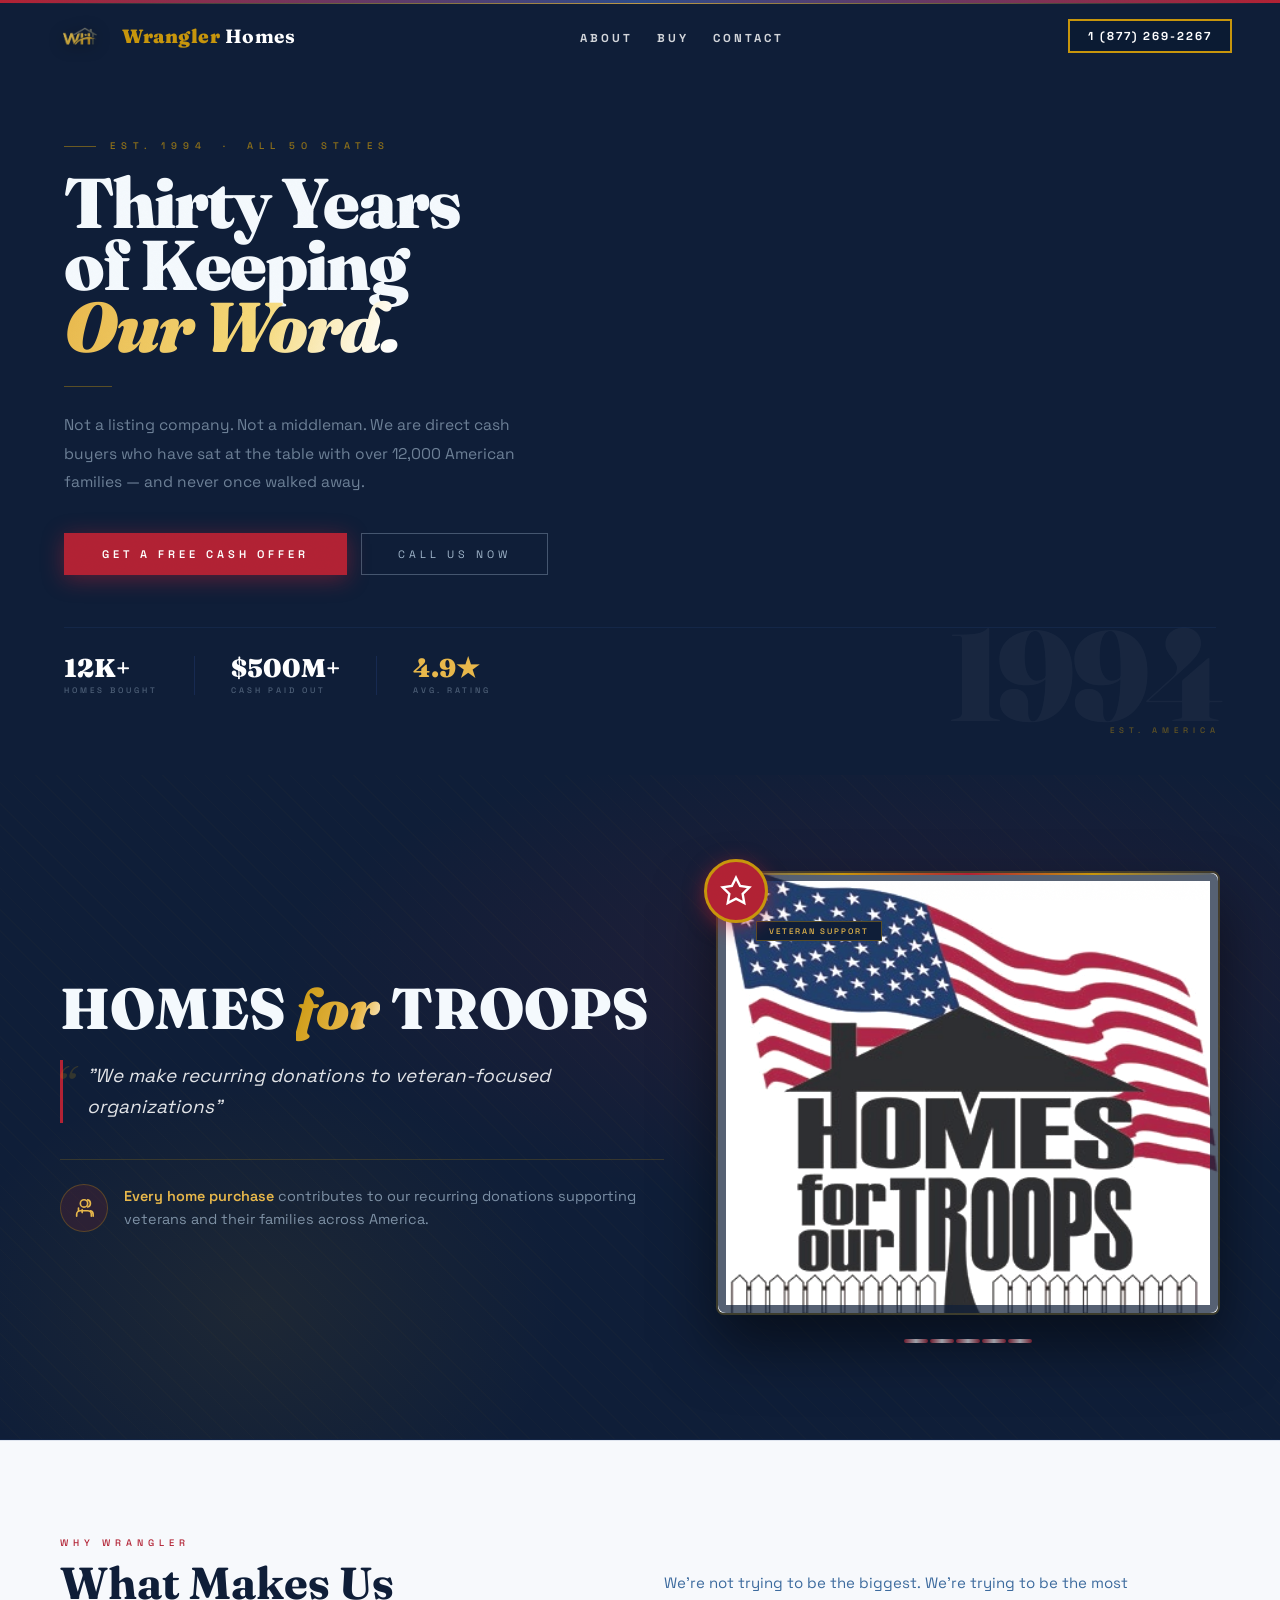
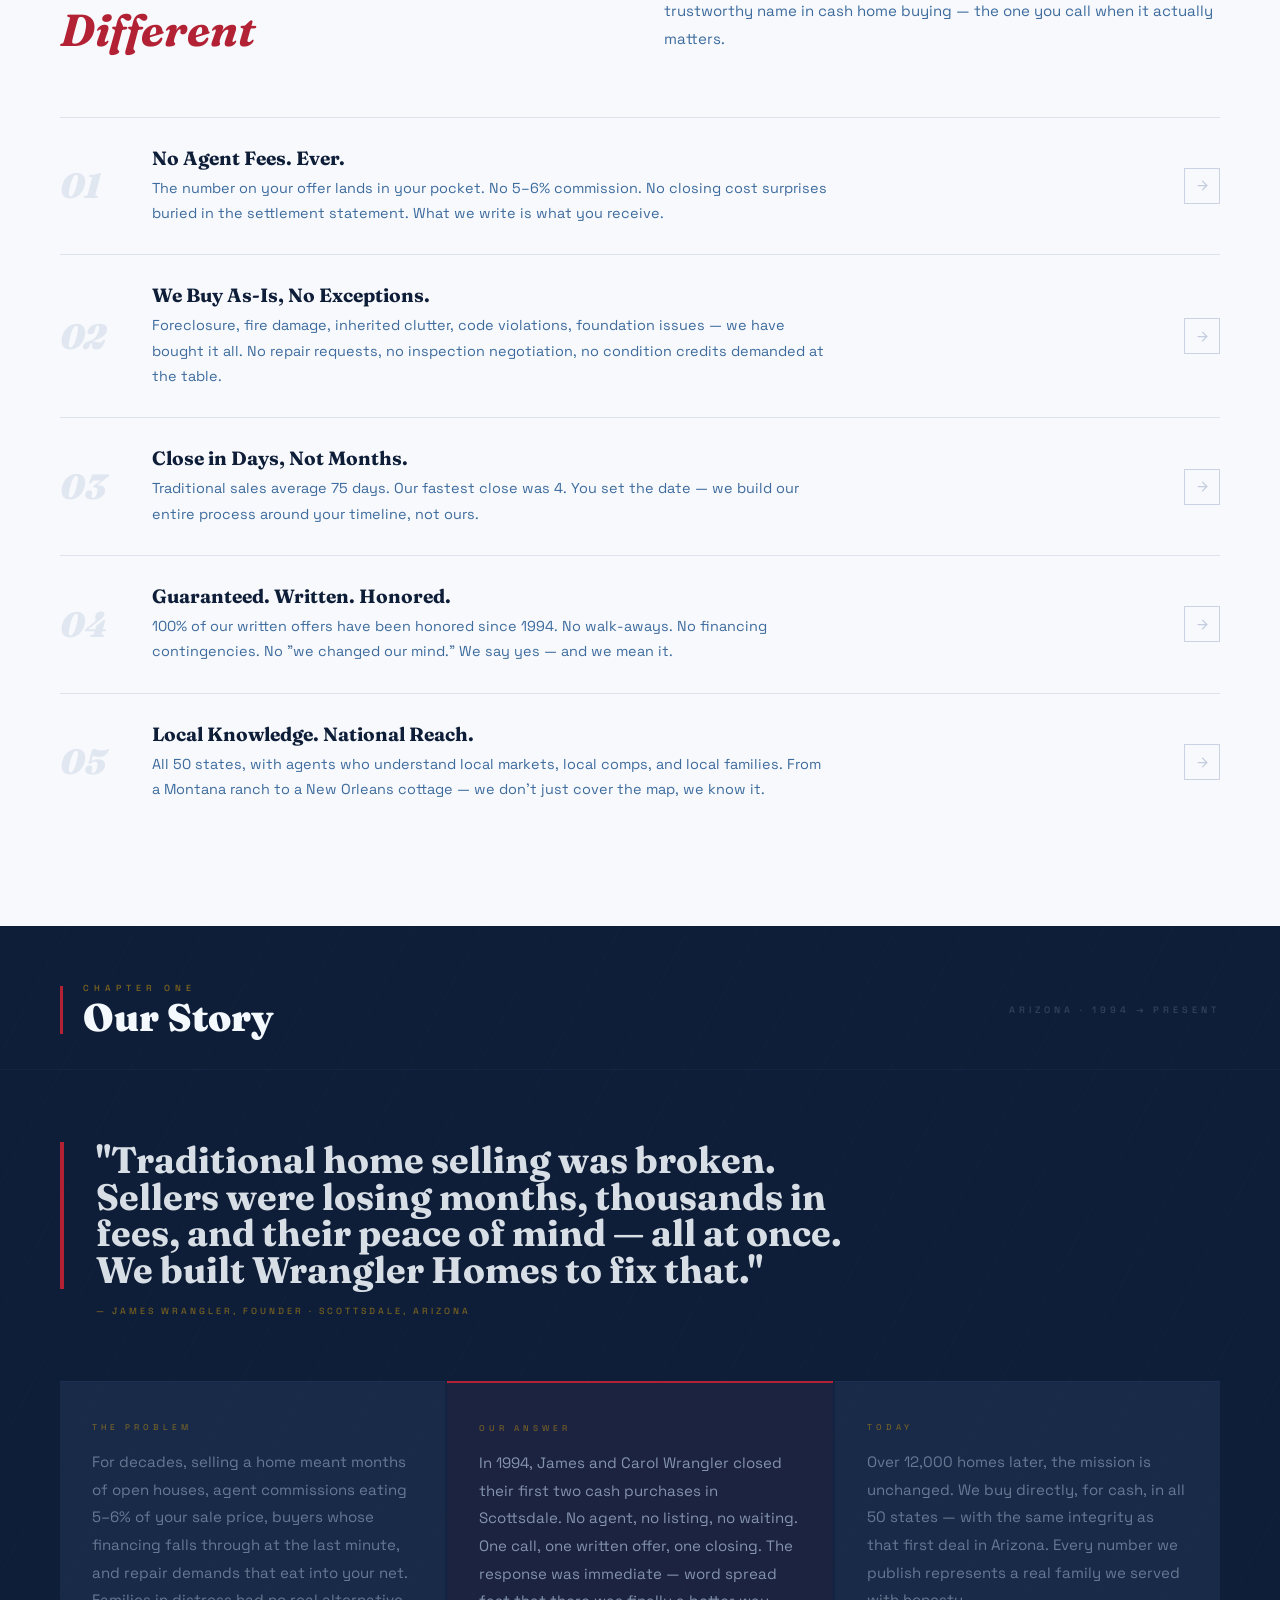
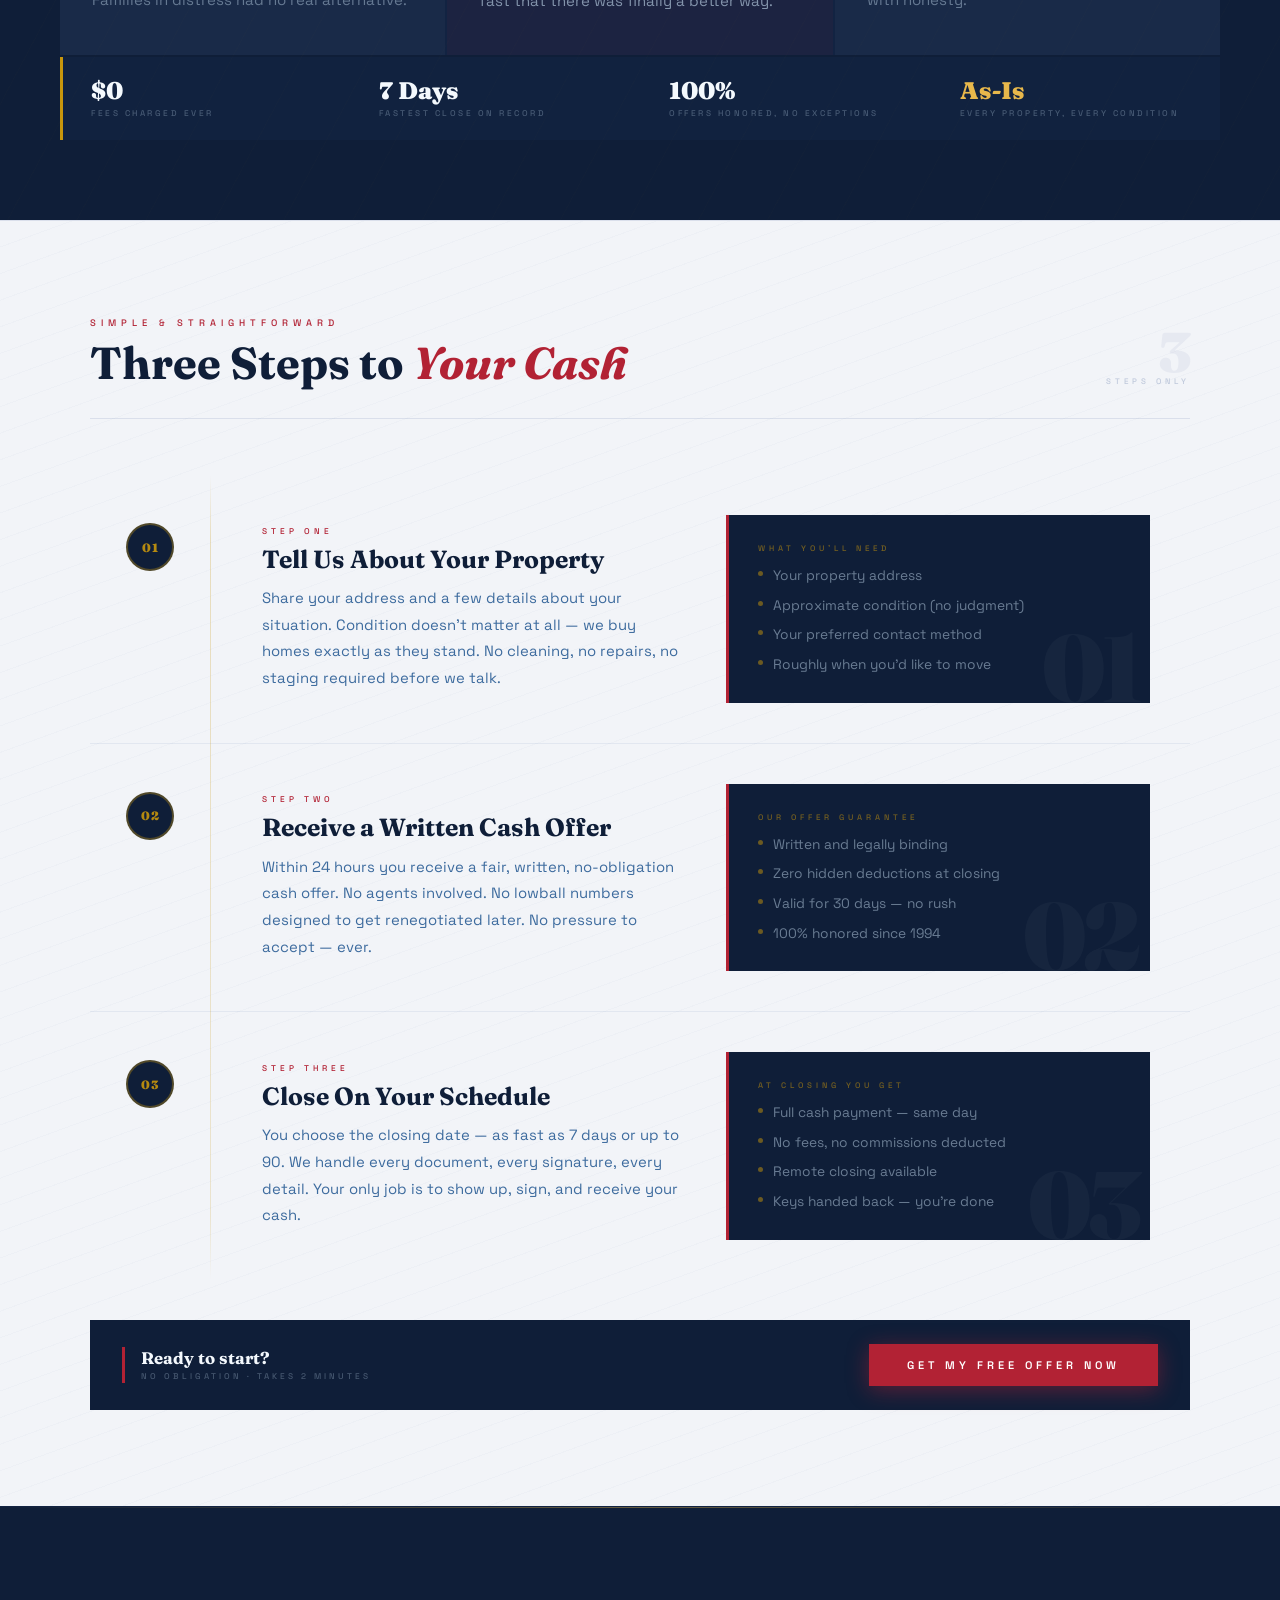
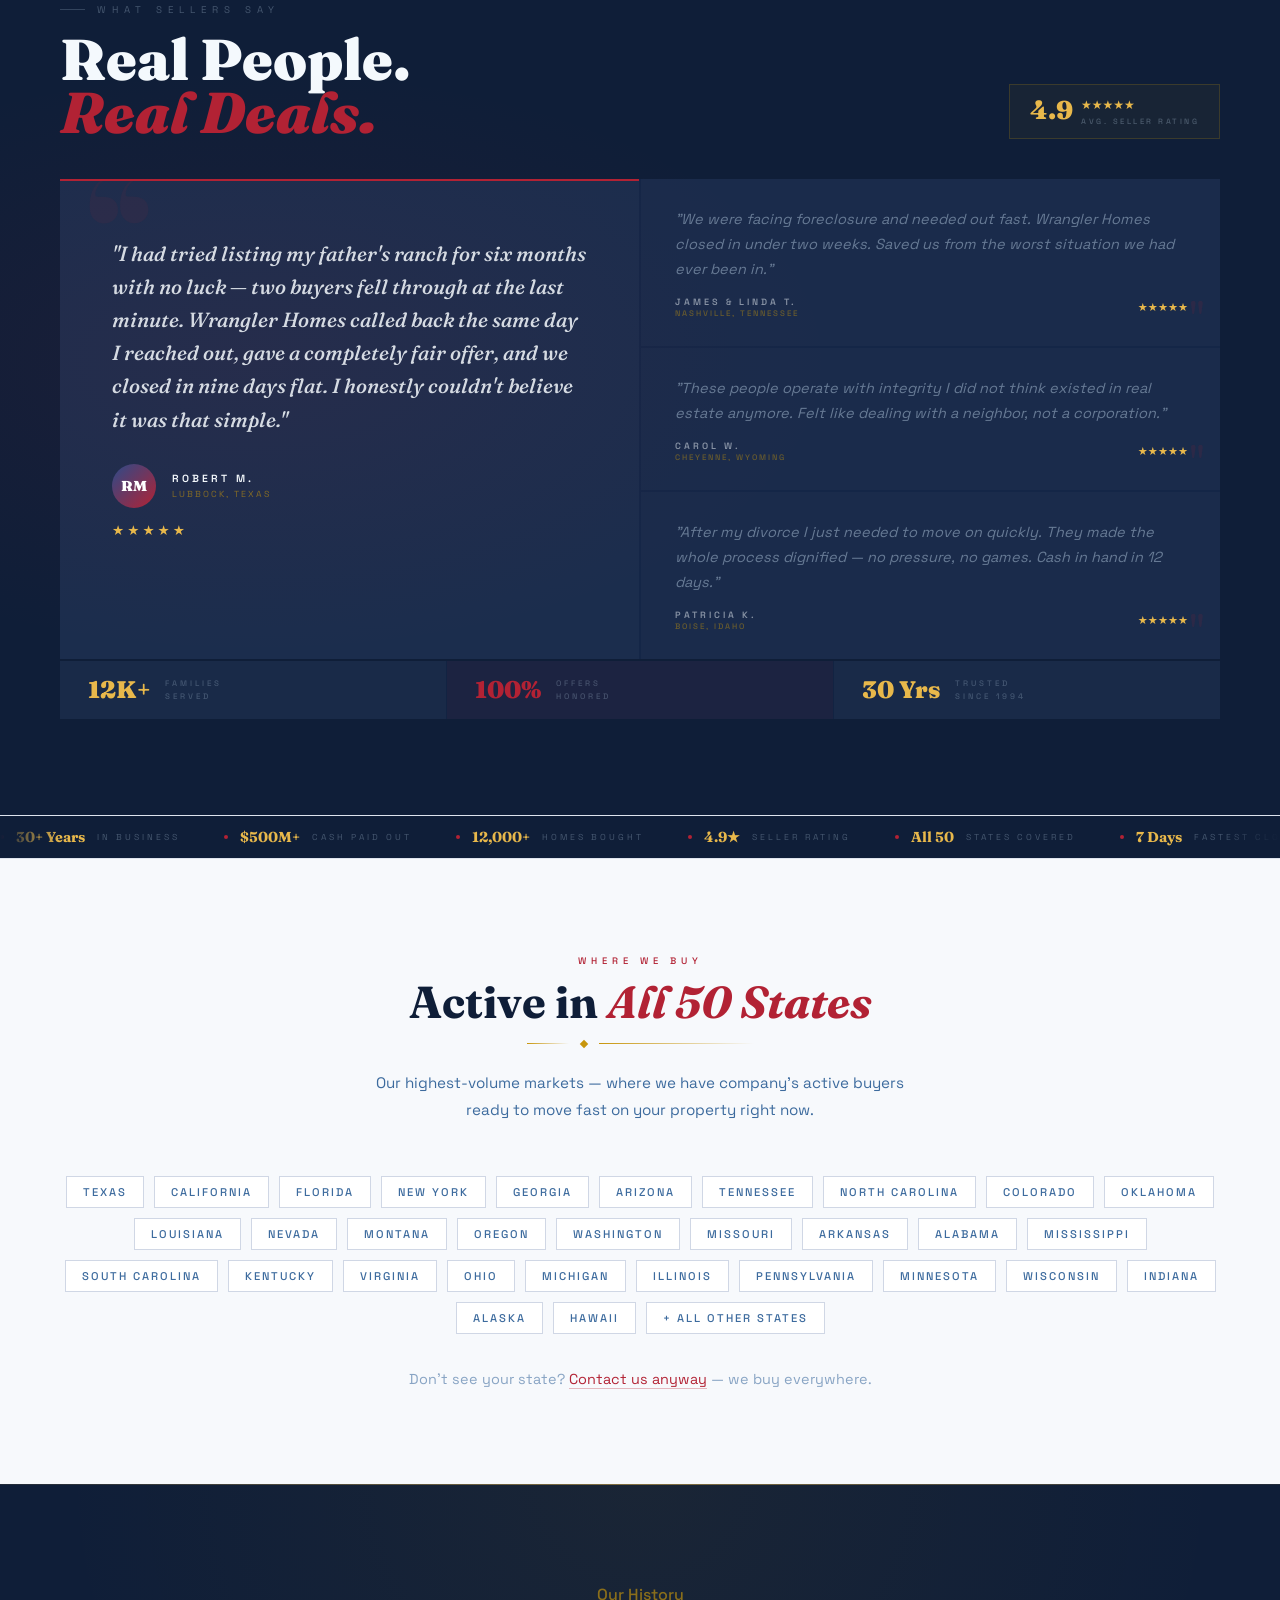
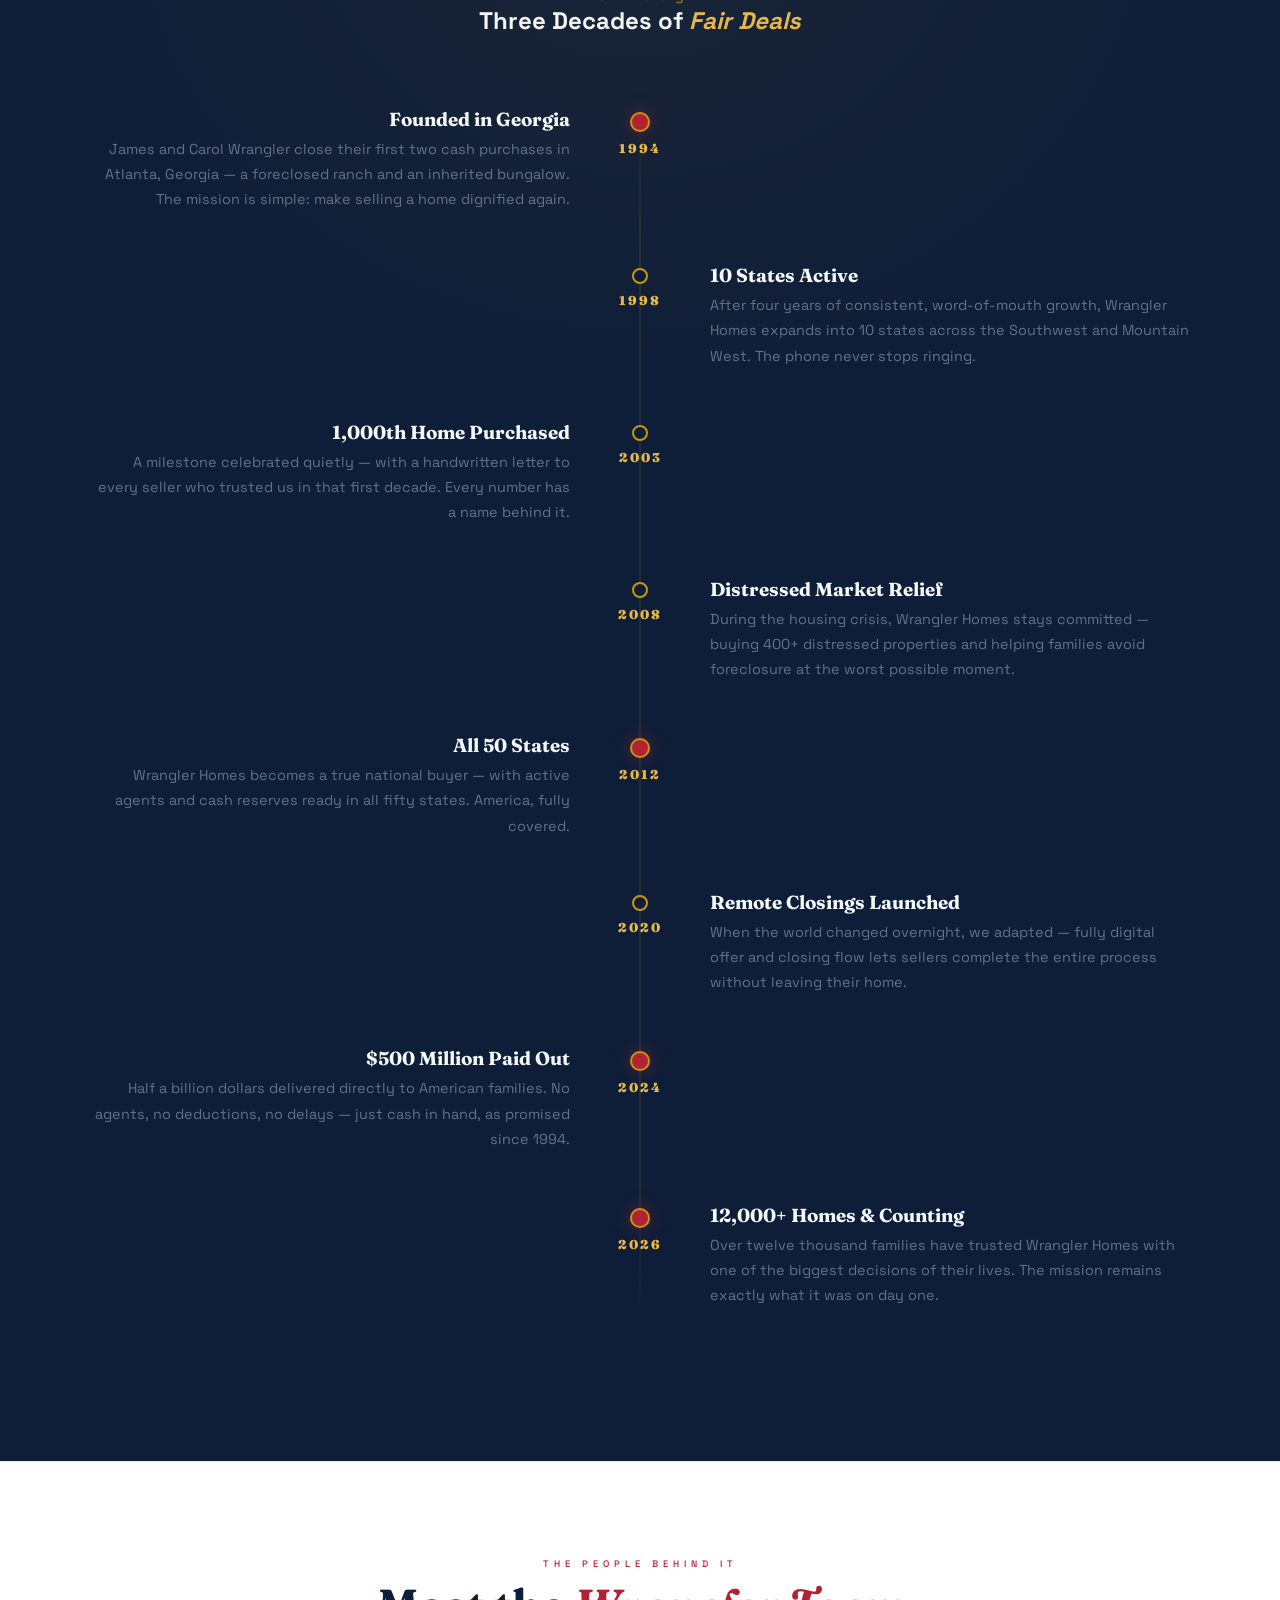
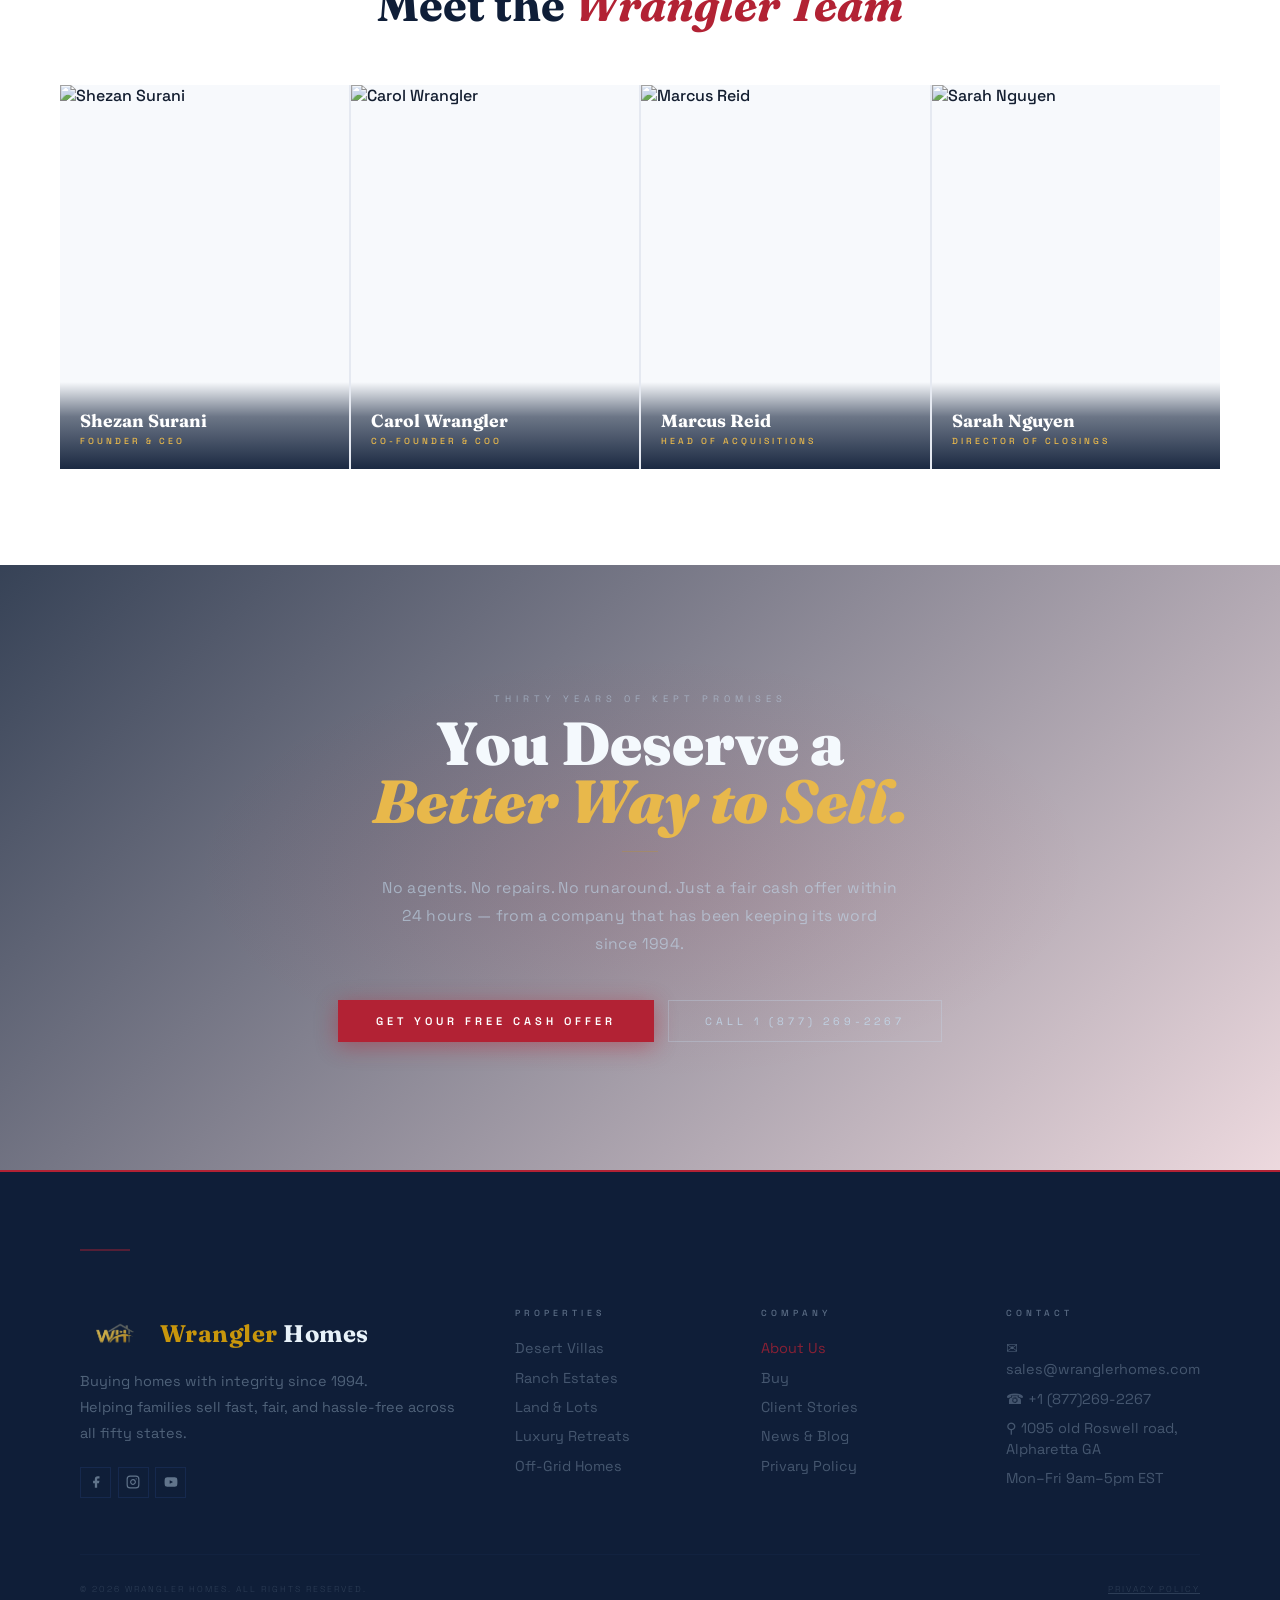
==== commit f19f67ed: "UPDATION Done of "About Buy & PrivacyPolicy Page"" ====
--- a/about.html
+++ b/about.html
@@ -5,6 +5,7 @@
 <meta name="viewport" content="width=device-width, initial-scale=1.0">
 <title>About Us — Wrangler Homes</title>
 <link href="https://fonts.googleapis.com/css2?family=Fraunces:opsz,wght@9..144,500;9..144,700;9..144,900&family=Space+Grotesk:wght@400;500;600;700&display=swap" rel="stylesheet">
+<link rel="icon" href="assets/logown.png" type="image/png">
 <script src="https://cdn.tailwindcss.com"></script>
 <style>
 *,*::before,*::after{margin:0;padding:0;box-sizing:border-box}
@@ -19,9 +20,9 @@
 body{background:var(--off-white);font-family:var(--f-ui);font-weight:500;color:var(--navy);-webkit-font-smoothing:antialiased}
 
 /* scrollbar */
-::-webkit-scrollbar{width:5px}
-::-webkit-scrollbar-track{background:#0d1a32}
-::-webkit-scrollbar-thumb{background:goldenrod;border-radius:3px}
+::-webkit-scrollbar {width: 9px;}
+::-webkit-scrollbar-track {background: #0d1a32;}
+::-webkit-scrollbar-thumb {border-radius: 6px;background: linear-gradient(180deg,#081a3a,#102a5c,#1f3a75,#2e4f9e,#ffffff,#f2c6cc,#c4455a,#8b1a2b,#5c0f1a);}
 
 ::selection {
   background: #d4af37;
@@ -60,17 +61,17 @@
 
 /* Desktop links */
 .nav-links{display:flex;gap:24px;list-style:none;margin:0;padding:0}
-.nav-links a{font-family:var(--f-ui);font-weight:400;font-size:.63rem;letter-spacing:3px;text-transform:uppercase;color:rgba(255,255,255,.82);text-decoration:none;position:relative;transition:color .24s;white-space:nowrap}
+.nav-links a{font-family:var(--f-ui);font-weight:700;font-size:.72rem;letter-spacing:3px;text-transform:uppercase;color:rgba(255,255,255,.82);text-decoration:none;position:relative;transition:color .24s;white-space:nowrap}
 .nav-links a::after{content:'';position:absolute;bottom:-4px;left:0;right:100%;height:1px;background:#e63950;transition:right .34s cubic-bezier(.7,0,.3,1)}
 .nav-links a:hover{color:#fff}
 .nav-links a:hover::after{right:0}
 #nav.stuck .nav-links a{color:var(--blue-mid)}
 #nav.stuck .nav-links a:hover{color:var(--navy)}
 
-.nav-tel{font-family:var(--f-ui);font-weight:600;font-size:.63rem;letter-spacing:2px;color:#fff;background-color:#0b1b33;text-decoration:none;border:1.5px solid rgba(255,255,255,.35);padding:8px 18px;transition:all .24s;white-space:nowrap;flex-shrink:0}
+.nav-tel{font-family:var(--f-ui);font-weight:900;font-size:.72rem;letter-spacing:2px;color:#fff;background-color:#0b1b33;text-decoration:none;border:2.5px solid var(--gold);padding:8px 18px;transition:all .24s;white-space:nowrap;flex-shrink:0}
 .nav-tel:hover{border-color:#e63950;background:rgba(178,34,52,.18)}
-#nav.stuck .nav-tel{color:var(--gold);border-color:rgba(178,34,52,.35)}
-#nav.stuck .nav-tel:hover{border-color:var(--red);background:rgba(178,34,52,.07)}
+#nav.stuck .nav-tel{color:var(--gold);border-color:rgba(218, 165, 32, 0.082)}
+#nav.stuck .nav-tel:hover{border-color:var(--gold);background:rgba(218, 165, 32, 0.082)}
 
 .nav-hamburger{display:none;flex-direction:column;justify-content:center;gap:5px;width:40px;height:40px;cursor:pointer;background:none;border:1.5px solid rgba(255,255,255,.3);border-radius:2px;padding:8px;flex-shrink:0;transition:border-color .24s;position:relative;z-index:600}
 .nav-hamburger span{display:block;width:100%;height:1.5px;background:#fff;transition:transform .3s cubic-bezier(.4,0,.2,1),opacity .22s;transform-origin:center}
@@ -90,6 +91,7 @@
 .nav-drawer .nav-links a::after{display:none}
 .nav-drawer .nav-tel{font-family:var(--f-ui);font-weight:600;font-size:.7rem;letter-spacing:2px;color:var(--gold-lt);text-decoration:none;border:1.5px solid rgba(200,150,12,.45);padding:14px 36px;transition:all .24s;white-space:nowrap;display:inline-block}
 .nav-drawer .nav-tel:hover{border-color:var(--gold-lt);background:rgba(200,150,12,.1)}
+
 /* ── ANIMATIONS ── */
 @keyframes fadeUp{from{opacity:0;transform:translateY(18px)}to{opacity:1;transform:translateY(0)}}
 @keyframes goldShimmer{0%,100%{opacity:.5}50%{opacity:1}}
@@ -340,6 +342,40 @@
   .proc-content{padding:20px 14px 20px 18px!important}
 }
 
+/* ── HOMES FOR TROOPS SECTION ── */
+#homes-for-troops{background:var(--navy);position:relative;overflow:hidden;padding:96px 60px;border-bottom:1px solid rgba(44,75,138,.15)}
+#homes-for-troops::before{content:'';position:absolute;inset:0;background:radial-gradient(ellipse 70% 50% at 70% 30%, rgba(178,34,52,.12) 0%, transparent 70%), radial-gradient(ellipse 40% 60% at 20% 80%, rgba(200,150,12,.08) 0%, transparent 60%);pointer-events:none}
+#homes-for-troops::after{content:'';position:absolute;inset:0;background-image:repeating-linear-gradient(45deg, transparent 0, transparent 14px, rgba(200,150,12,.02) 14px, rgba(200,150,12,.02) 15px);pointer-events:none}
+.troops-inner{max-width:1200px;margin:0 auto;position:relative;z-index:2}
+.troops-grid{display:grid;grid-template-columns:1.2fr 1fr;gap:52px;align-items:center}
+.troops-content{opacity:0;transform:translateY(30px);transition:opacity .8s cubic-bezier(.2,.85,.3,1),transform .8s cubic-bezier(.2,.85,.3,1)}
+.troops-content.on{opacity:1;transform:translateY(0)}
+.troops-title{font-family:var(--f-head);font-weight:900;font-size:clamp(2.4rem,4.5vw,4.2rem);line-height:.95;color:#F4F9FD;margin-bottom:24px}
+.troops-title em{font-style:italic;background:linear-gradient(110deg,var(--gold) 0%,var(--gold-lt) 40%,#fff 60%,var(--gold) 100%);background-size:200%;-webkit-background-clip:text;-webkit-text-fill-color:transparent;background-clip:text;animation:gSweep 5s ease-in-out infinite}
+@keyframes gSweep{0%,100%{background-position:0%}50%{background-position:100%}}
+.troops-quote{font-family:var(--f-ui);font-weight:400;font-size:1.18rem;line-height:1.65;color:rgba(255,255,255,.88);margin-bottom:18px;position:relative;padding-left:24px;border-left:3px solid var(--red);font-style:italic}
+.troops-quote::before{content:'“';font-family:var(--f-head);font-size:3rem;color:rgba(200,150,12,.2);position:absolute;top:-15px;left:-8px}
+.troops-donate-line{display:flex;align-items:center;gap:16px;margin:36px 0 0;padding:24px 0 0;border-top:1px solid rgba(200,150,12,.2)}
+.troops-donate-icon{width:48px;height:48px;border-radius:50%;background:rgba(178,34,52,.15);border:1px solid rgba(200,150,12,.3);display:flex;align-items:center;justify-content:center;flex-shrink:0}
+.troops-donate-icon svg{width:22px;height:22px;color:var(--gold-lt)}
+.troops-donate-text{font-family:var(--f-ui);font-weight:400;font-size:.9rem;color:rgba(195,218,238,.6);line-height:1.6}
+.troops-donate-text strong{color:var(--gold-lt);font-weight:600}
+.troops-image-wrap{position:relative;opacity:0;transform:translateX(30px);transition:opacity .8s .15s cubic-bezier(.2,.85,.3,1),transform .8s .15s cubic-bezier(.2,.85,.3,1)}
+.troops-image-wrap.on{opacity:1;transform:translateX(0)}
+.troops-image-frame{position:relative;border:2px solid rgba(200,150,12,.25);border-radius:8px;overflow:hidden;box-shadow:0 30px 60px rgba(0,0,0,.5)}
+.troops-image-frame::before{content:'';position:absolute;inset:0;border:8px solid rgba(15,30,56,.7);border-radius:8px;pointer-events:none;z-index:1}
+.troops-image-frame::after{content:'';position:absolute;top:0;left:0;right:0;height:2px;background:linear-gradient(90deg,transparent,var(--gold),var(--red),var(--gold),transparent);z-index:2}
+.troops-image{width:100%;height:auto;display:block;filter:grayscale(30%) contrast(1.1);transition:filter .5s,transform .8s}
+.troops-image-wrap:hover .troops-image{filter:grayscale(0%) contrast(1);transform:scale(1.02)}
+.troops-image-caption{position:absolute;bottom:20px;right:20px;background:rgba(15,30,56,.9);border-left:3px solid var(--red);padding:12px 22px;font-family:var(--f-ui);font-weight:400;font-size:.65rem;letter-spacing:2px;text-transform:uppercase;color:rgba(255,255,255,.7);backdrop-filter:blur(4px);border-radius:2px;z-index:3}
+.troops-image-caption span{color:var(--gold-lt);font-weight:600}
+.troops-badge{position:absolute;top:-12px;left:-12px;width:64px;height:64px;background:var(--red);border-radius:50%;display:flex;align-items:center;justify-content:center;border:3px solid var(--gold);box-shadow:0 5px 20px rgba(178,34,52,.6);z-index:4}
+.troops-badge svg{width:32px;height:32px;color:#fff}
+.troops-badge-text{position:absolute;top:50px;left:40px;background:var(--navy);padding:4px 12px;font-family:var(--f-ui);font-size:.5rem;letter-spacing:2px;color:var(--gold-lt);border:1px solid rgba(200,150,12,.4);white-space:nowrap}
+.troops-flag-strip{display:flex;gap:2px;margin-top:24px;justify-content:center}
+.troops-flag-strip span{width:24px;height:4px;background:linear-gradient(90deg,var(--red),#fff,var(--red));border-radius:2px;opacity:.6}
+@media(max-width:900px){.troops-grid{grid-template-columns:1fr;gap:40px}#homes-for-troops{padding:64px 24px}}
+@media(max-width:480px){#homes-for-troops{padding:48px 16px}.troops-title{font-size:clamp(2rem,8vw,2.8rem)}}
 
 </style>
 </head>
@@ -459,6 +495,52 @@
 </section>
 
 <!-- ══════════════════════════════════
+     TROOPS
+══════════════════════════════════ -->
+<section id="homes-for-troops">
+  <div class="troops-inner">
+    <div class="troops-grid">
+      <!-- Left Content -->
+      <div class="troops-content rv">
+        <h2 class="troops-title">HOMES <em>for</em> TROOPS</h2>
+        <div class="troops-quote">
+          "We make recurring donations to veteran-focused organizations"
+        </div>
+        <div class="troops-donate-line">
+          <div class="troops-donate-icon">
+            <svg viewBox="0 0 24 24" fill="none" stroke="currentColor" stroke-width="1.8" stroke-linecap="round" stroke-linejoin="round">
+              <path d="M20 21v-2a4 4 0 0 0-4-4H8a4 4 0 0 0-4 4v2"/><circle cx="12" cy="7" r="4"/><path d="M22 21v-2a4 4 0 0 0-3-3.87"/><path d="M16 3.13a4 4 0 0 1 0 7.75"/><line x1="6" y1="12" x2="6" y2="15"/><line x1="10" y1="14" x2="10" y2="17"/>
+            </svg>
+          </div>
+          <div class="troops-donate-text">
+            <strong>Every home purchase</strong> contributes to our recurring donations supporting veterans and their families across America.
+          </div>
+        </div>
+      </div>
+      
+      <!-- Right Image-->
+      <div class="troops-image-wrap rv-r">
+        <div class="troops-image-frame">
+          <img src="assets/troops.jpg" 
+               alt="Homes for Troops - Supporting American Veterans" 
+               class="troops-image"
+               style="width:100%; height: 440px; aspect-ratio:3/2; object-fit:cover;">
+        </div>
+        <div class="troops-badge">
+          <svg viewBox="0 0 24 24" fill="none" stroke="currentColor" stroke-width="1.8">
+            <polygon points="12 2 15.09 8.26 22 9.27 17 14.14 18.18 21.02 12 17.77 5.82 21.02 7 14.14 2 9.27 8.91 8.26 12 2"/>
+          </svg>
+        </div>
+        <div class="troops-badge-text">VETERAN SUPPORT</div>
+        <div class="troops-flag-strip">
+          <span></span><span></span><span></span><span></span><span></span>
+        </div>
+      </div>
+    </div>
+  </div>
+</section>
+
+<!-- ══════════════════════════════════
      WHY CHOOSE US
 ══════════════════════════════════ -->
 <section style="background:var(--off-white);border-top:1px solid var(--border-l);padding:96px 60px">
@@ -788,10 +870,9 @@
 </section>
 
 <!-- ══════════════════════════════════
-     THREE DECADES — from file 1 exactly
+     TICKER
 ══════════════════════════════════ -->
 <section style="background:var(--off-white);overflow:hidden;position:relative;border-top:1px solid var(--border-l)">
-  <!-- Ticker -->
   <div style="background:var(--navy);overflow:hidden;position:relative">
     <div style="position:absolute;top:0;bottom:0;left:0;width:60px;z-index:2;background:linear-gradient(90deg,var(--navy),transparent);pointer-events:none"></div>
     <div style="position:absolute;top:0;bottom:0;right:0;width:60px;z-index:2;background:linear-gradient(270deg,var(--navy),transparent);pointer-events:none"></div>
@@ -812,7 +893,7 @@
       <div style="display:inline-flex;align-items:center;gap:12px;padding:12px 44px 12px 0;white-space:nowrap"><div style="width:4px;height:4px;border-radius:50%;background:var(--red);flex-shrink:0"></div><span style="font-family:var(--f-head);font-weight:700;font-size:.9rem;color:var(--gold-lt)">$0</span><span style="font-family:var(--f-ui);font-weight:400;font-size:.54rem;letter-spacing:3px;text-transform:uppercase;color:rgba(195,218,238,.3)">Fees Ever</span></div>
     </div>
   </div>
-
+</section>
 
 
 <!-- ══════════════════════════════════
@@ -824,7 +905,7 @@
       <span style="font-family:var(--f-ui);font-weight:500;font-size:.59rem;letter-spacing:5px;text-transform:uppercase;color:var(--red);display:block;margin-bottom:10px">Where We Buy</span>
       <h2 style="font-family:var(--f-head);font-weight:700;font-size:clamp(2rem,3.5vw,3rem);line-height:1.1;color:var(--navy);margin-bottom:15px">Active in <em style="font-style:italic;color:var(--red)">All 50 States</em></h2>
       <div class="divider-rule" style="justify-content:center"><div class="divider-rule-diamond"></div></div>
-      <p style="font-family:var(--f-ui);font-weight:400;font-size:.95rem;color:var(--blue-mid);max-width:540px;margin:0 auto;line-height:1.8">Our highest-volume markets — where we have active buyers ready to move fast on your property right now.</p>
+      <p style="font-family:var(--f-ui);font-weight:400;font-size:.95rem;color:var(--blue-mid);max-width:540px;margin:0 auto;line-height:1.8">Our highest-volume markets — where we have company's active buyers ready to move fast on your property right now.</p>
     </div>
     <div class="rv" style="display:flex;flex-wrap:wrap;gap:10px;justify-content:center">
       <span class="area-tag">Texas</span><span class="area-tag">California</span><span class="area-tag">Florida</span>
@@ -845,7 +926,9 @@
   </div>
 </section>
 
-
+<!-- ══════════════════════════════════
+     Three Decades
+══════════════════════════════════ -->
 <section id="story">
   <div class="story-inner">
     <div class="story-header rv">
@@ -856,8 +939,8 @@
 
       <div class="story-item">
         <div class="story-content">
-          <div class="story-content-title">Founded in Arizona</div>
-          <p class="story-content-body">James and Carol Wrangler close their first two cash purchases in Scottsdale, Arizona — a foreclosed ranch and an inherited bungalow. The mission is simple: make selling a home dignified again.</p>
+          <div class="story-content-title">Founded in Georgia</div>
+          <p class="story-content-body">James and Carol Wrangler close their first two cash purchases in Atlanta, Georgia — a foreclosed ranch and an inherited bungalow. The mission is simple: make selling a home dignified again.</p>
         </div>
         <div class="story-dot-col"><div class="story-dot big"></div><div class="story-yr">1994</div></div>
         <div class="story-spacer"></div>
@@ -928,7 +1011,6 @@
 
     </div>
   </div>
-</section>
 </section>
 
 <!-- ══════════════════════════════════
@@ -942,9 +1024,9 @@
     </div>
     <div style="display:grid;grid-template-columns:repeat(4,1fr);gap:2px;background:var(--border-l)">
       <div class="rv d1" style="position:relative;overflow:hidden;background:var(--off-white);cursor:default" onmouseenter="this.querySelector('.tq').style.opacity='1'" onmouseleave="this.querySelector('.tq').style.opacity='0'">
-        <img src="https://images.unsplash.com/photo-1560250097-0b93528c311a?w=500&auto=format&fit=crop&q=72" alt="James Wrangler" style="width:100%;aspect-ratio:3/4;object-fit:cover;display:block;filter:grayscale(30%);transition:filter .4s">
+        <img src="https://images.unsplash.com/photo-1560250097-0b93528c311a?w=500&auto=format&fit=crop&q=72" alt="Shezan Surani" style="width:100%;aspect-ratio:3/4;object-fit:cover;display:block;filter:grayscale(30%);transition:filter .4s">
         <div style="position:absolute;bottom:0;left:0;right:0;background:linear-gradient(to top,rgba(15,30,56,.95) 0%,rgba(15,30,56,.6) 60%,transparent 100%);padding:28px 20px 22px">
-          <div style="font-family:var(--f-head);font-weight:700;font-size:1.1rem;color:#fff;margin-bottom:4px">James Wrangler</div>
+          <div style="font-family:var(--f-head);font-weight:700;font-size:1.1rem;color:#fff;margin-bottom:4px">Shezan Surani</div>
           <div style="font-family:var(--f-ui);font-size:.55rem;letter-spacing:3px;text-transform:uppercase;color:var(--gold-lt)">Founder &amp; CEO</div>
         </div>
         <div class="tq" style="position:absolute;top:0;left:0;right:0;bottom:0;background:rgba(15,30,56,.92);display:flex;flex-direction:column;align-items:center;justify-content:center;padding:28px 22px;text-align:center;opacity:0;transition:opacity .32s">
@@ -1071,6 +1153,21 @@
 /* HERO IMAGE SCALE */
 const heroImg=document.querySelector('#hero-split > div:first-child > div');
 if(heroImg)setTimeout(()=>heroImg.style.transform='scale(1)',100);
+
+/* SCROLL REVEAL for TROOPS */
+document.addEventListener('DOMContentLoaded', function() {
+  const troopsEls = document.querySelectorAll('#homes-for-troops .rv, #homes-for-troops .rv-r');
+  const troopsObs = new IntersectionObserver(entries => {
+    entries.forEach((e, i) => {
+      if(e.isIntersecting) {
+        setTimeout(() => e.target.classList.add('on'), i * 150);
+        troopsObs.unobserve(e.target);
+      }
+    });
+  }, { threshold: .2 });
+  
+  troopsEls.forEach(el => troopsObs.observe(el));
+});
 
 /* STORY TIMELINE REVEAL */
 const storyItems = document.querySelectorAll('.story-item');
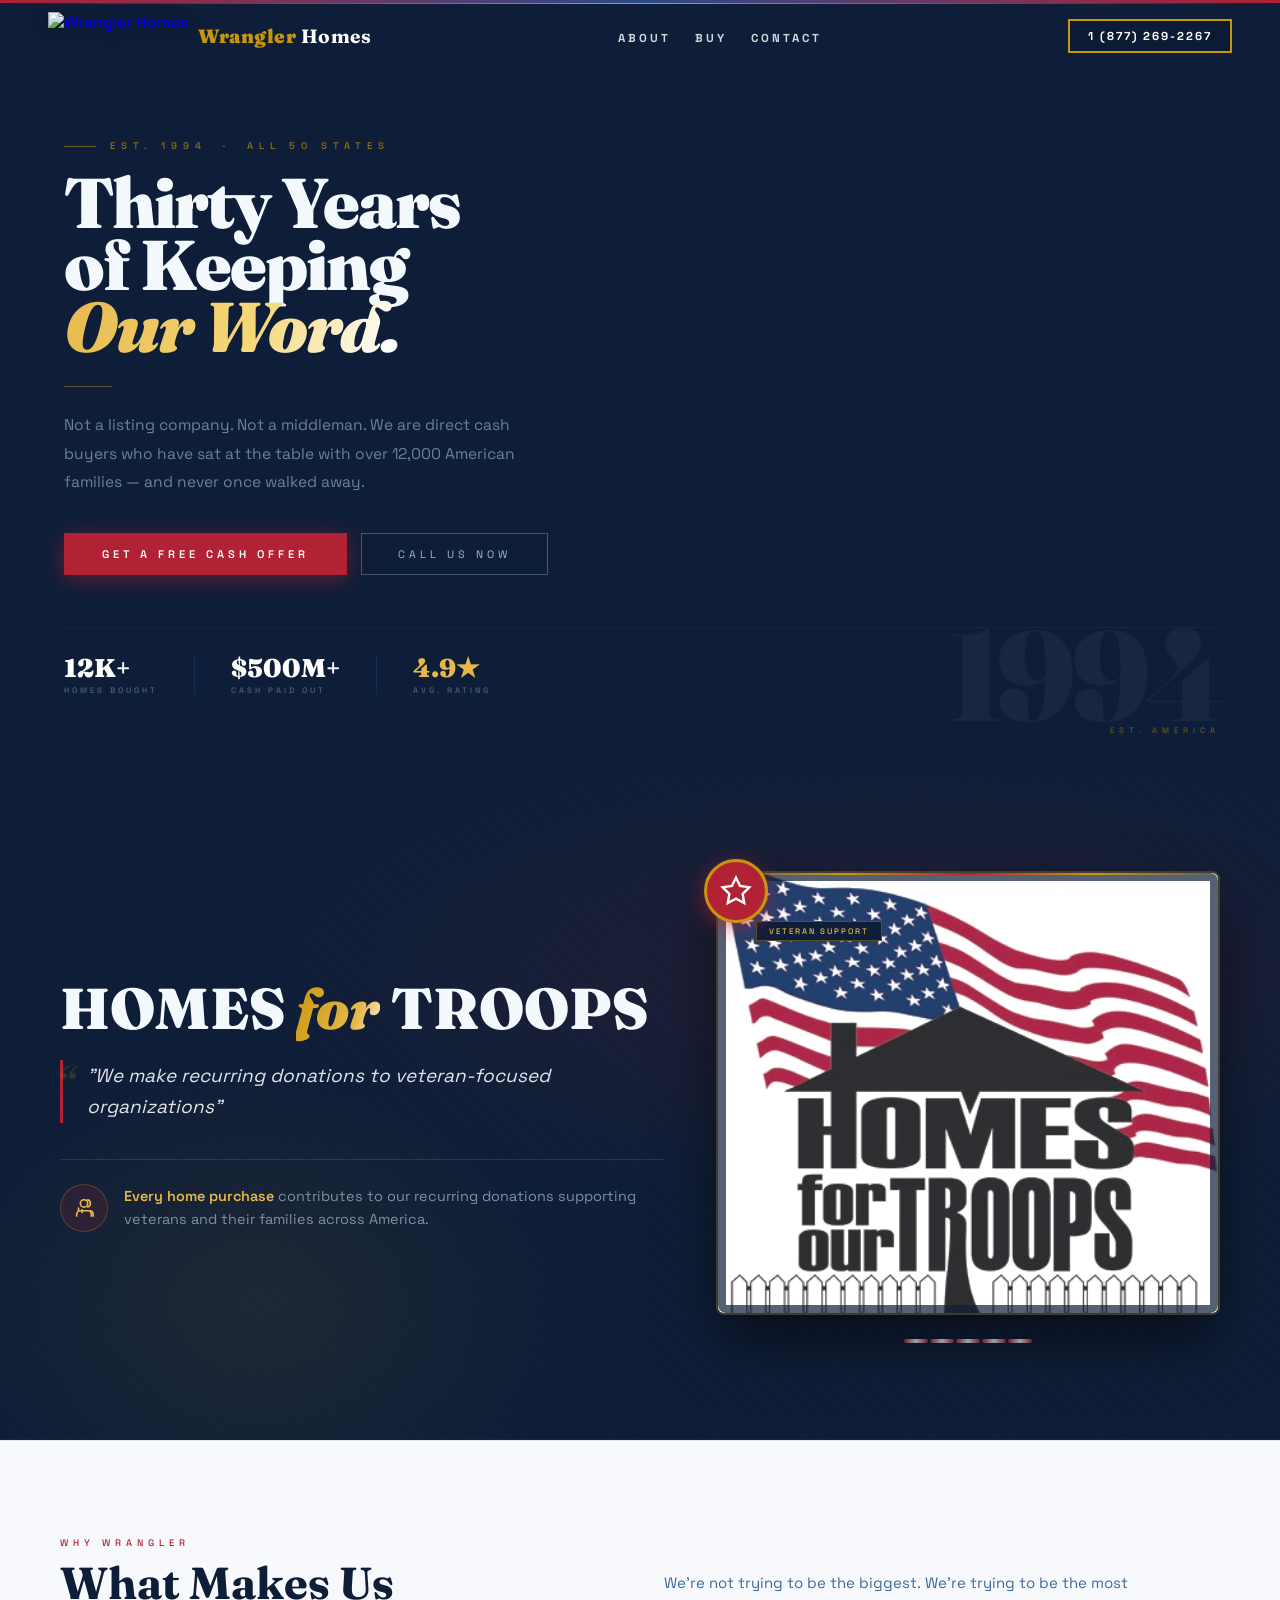
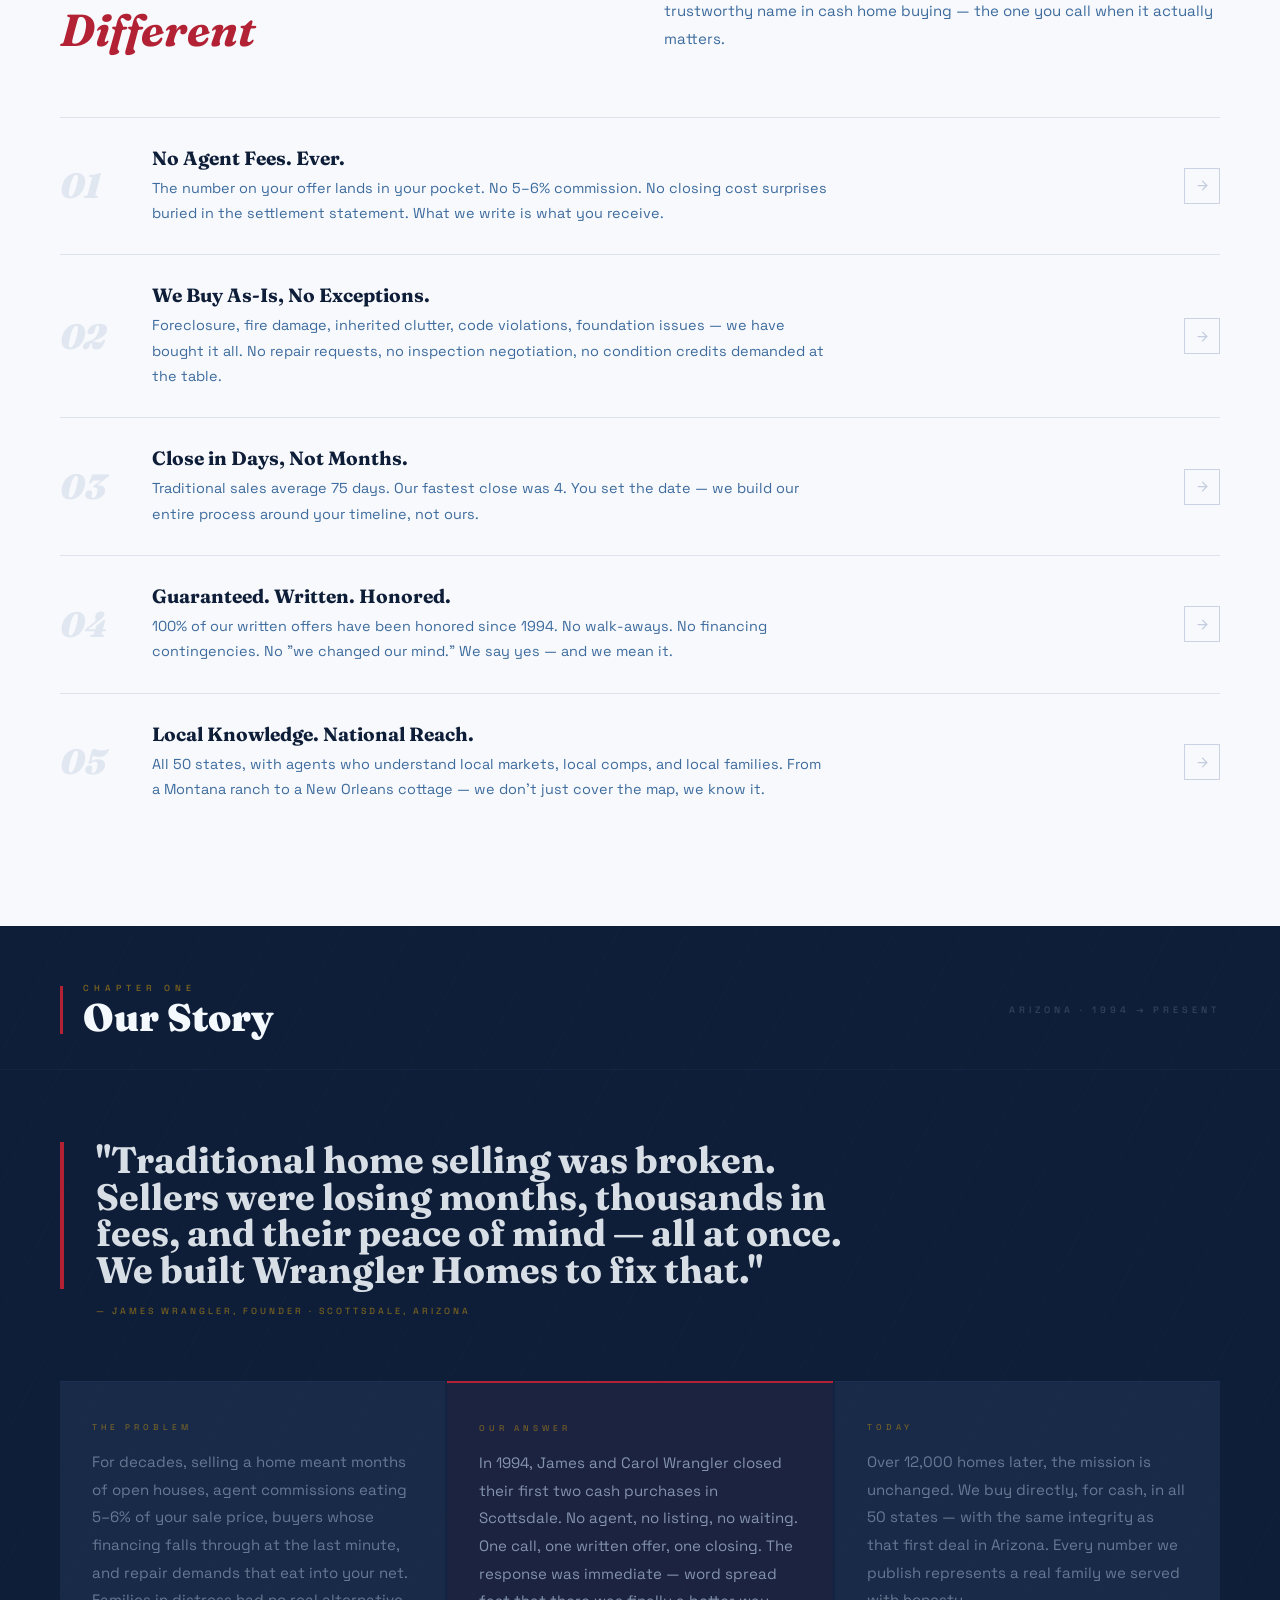
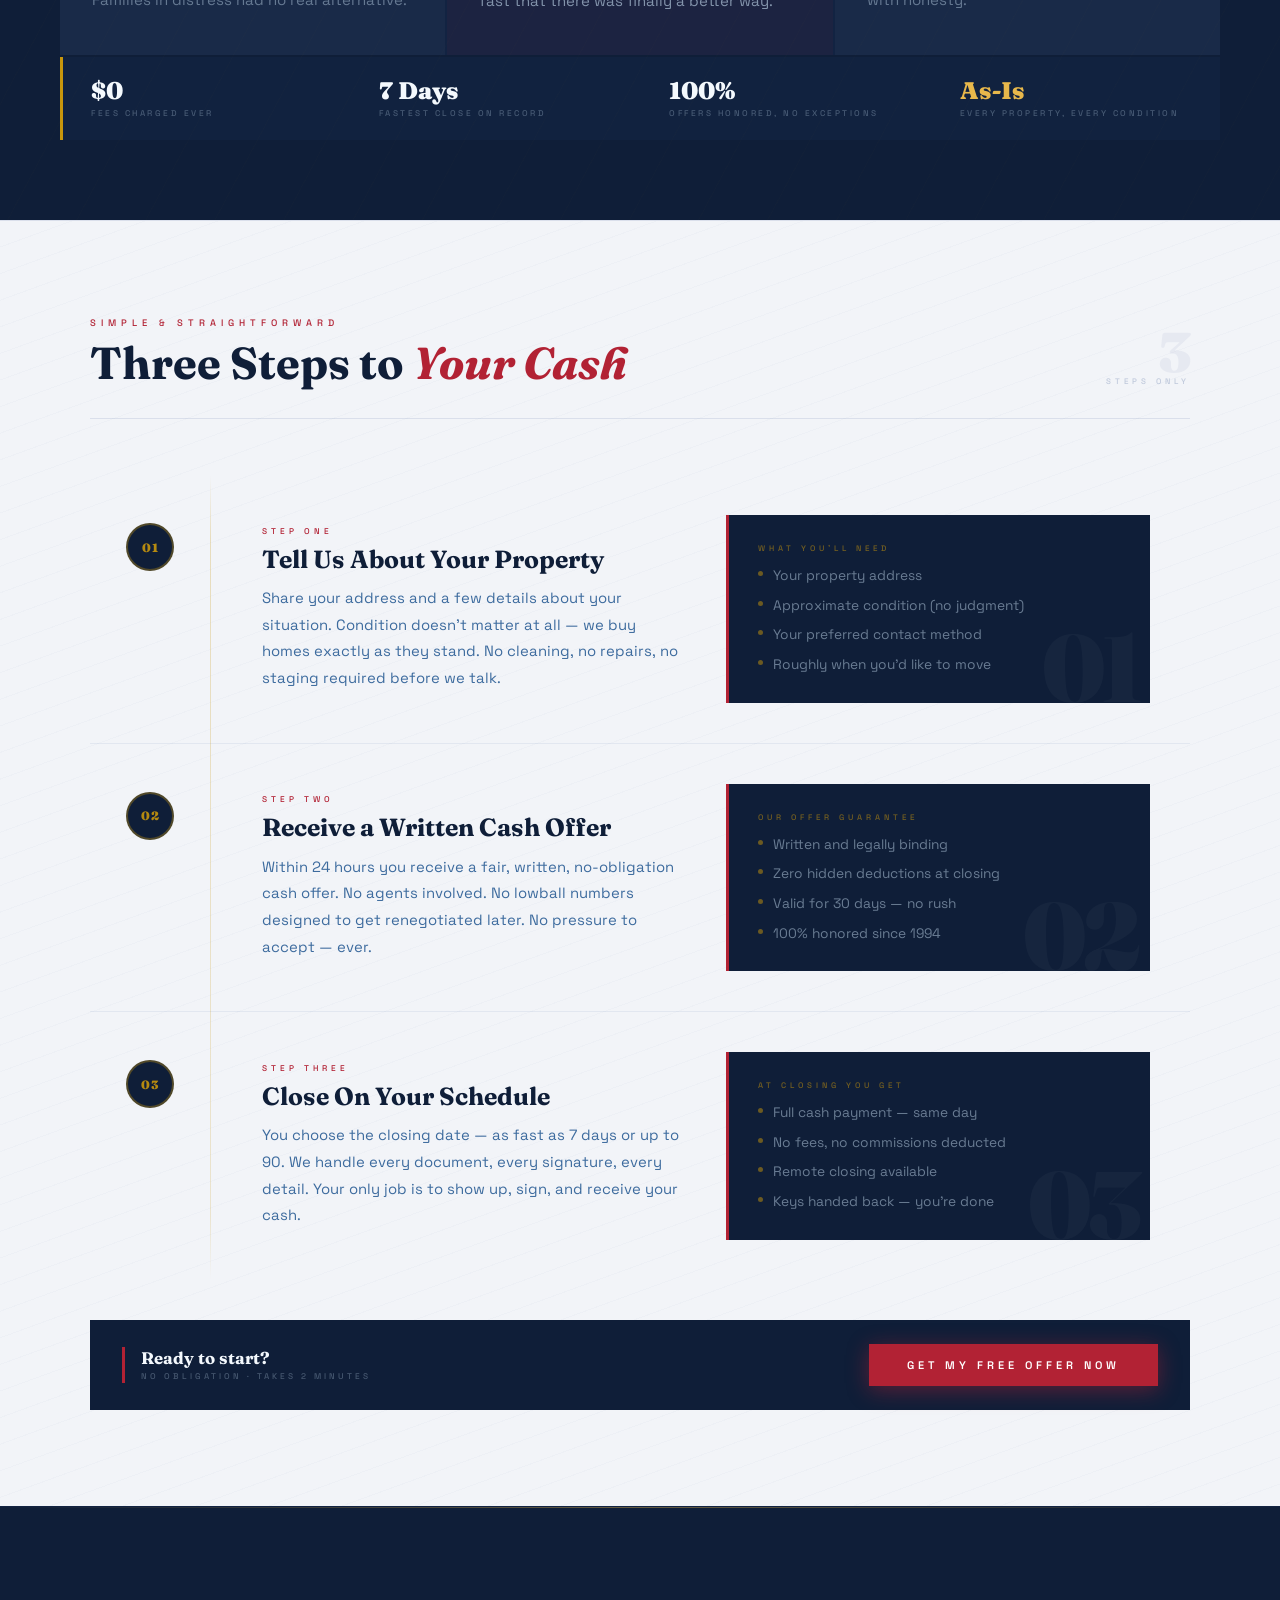
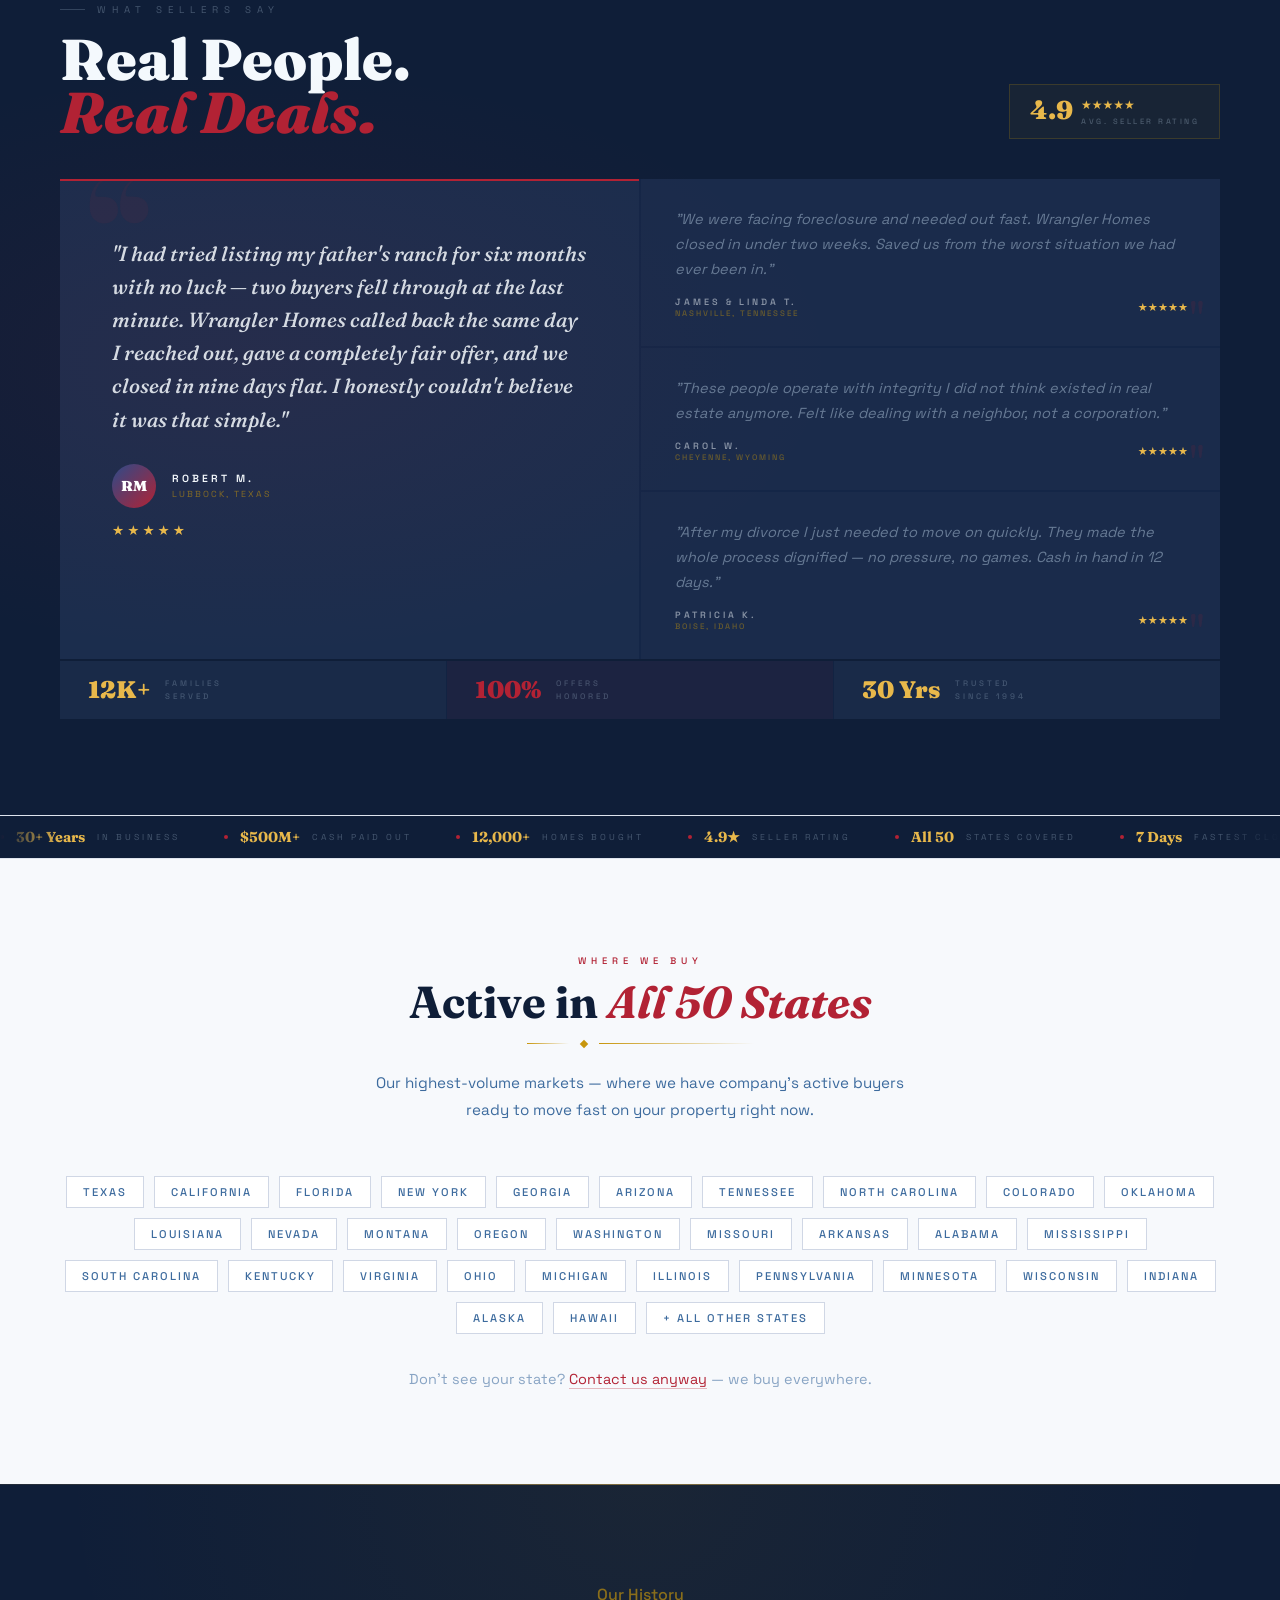
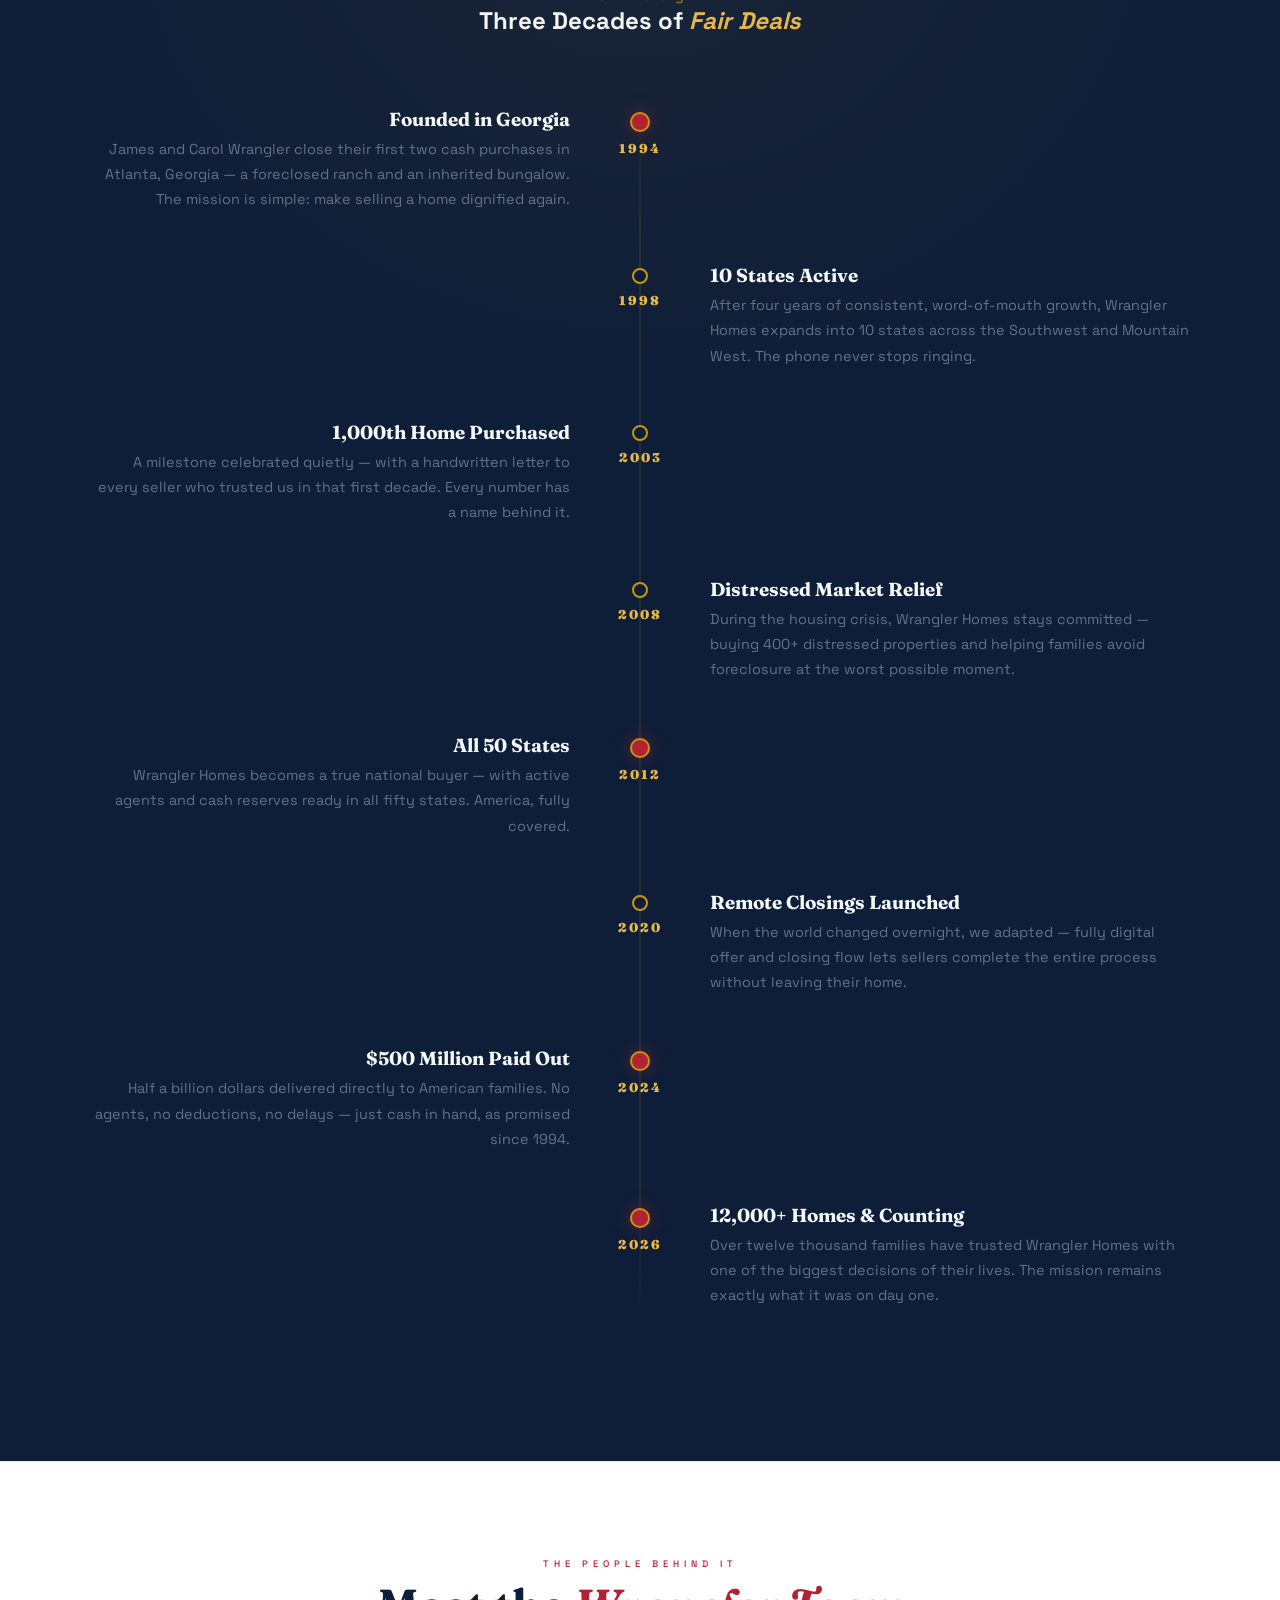
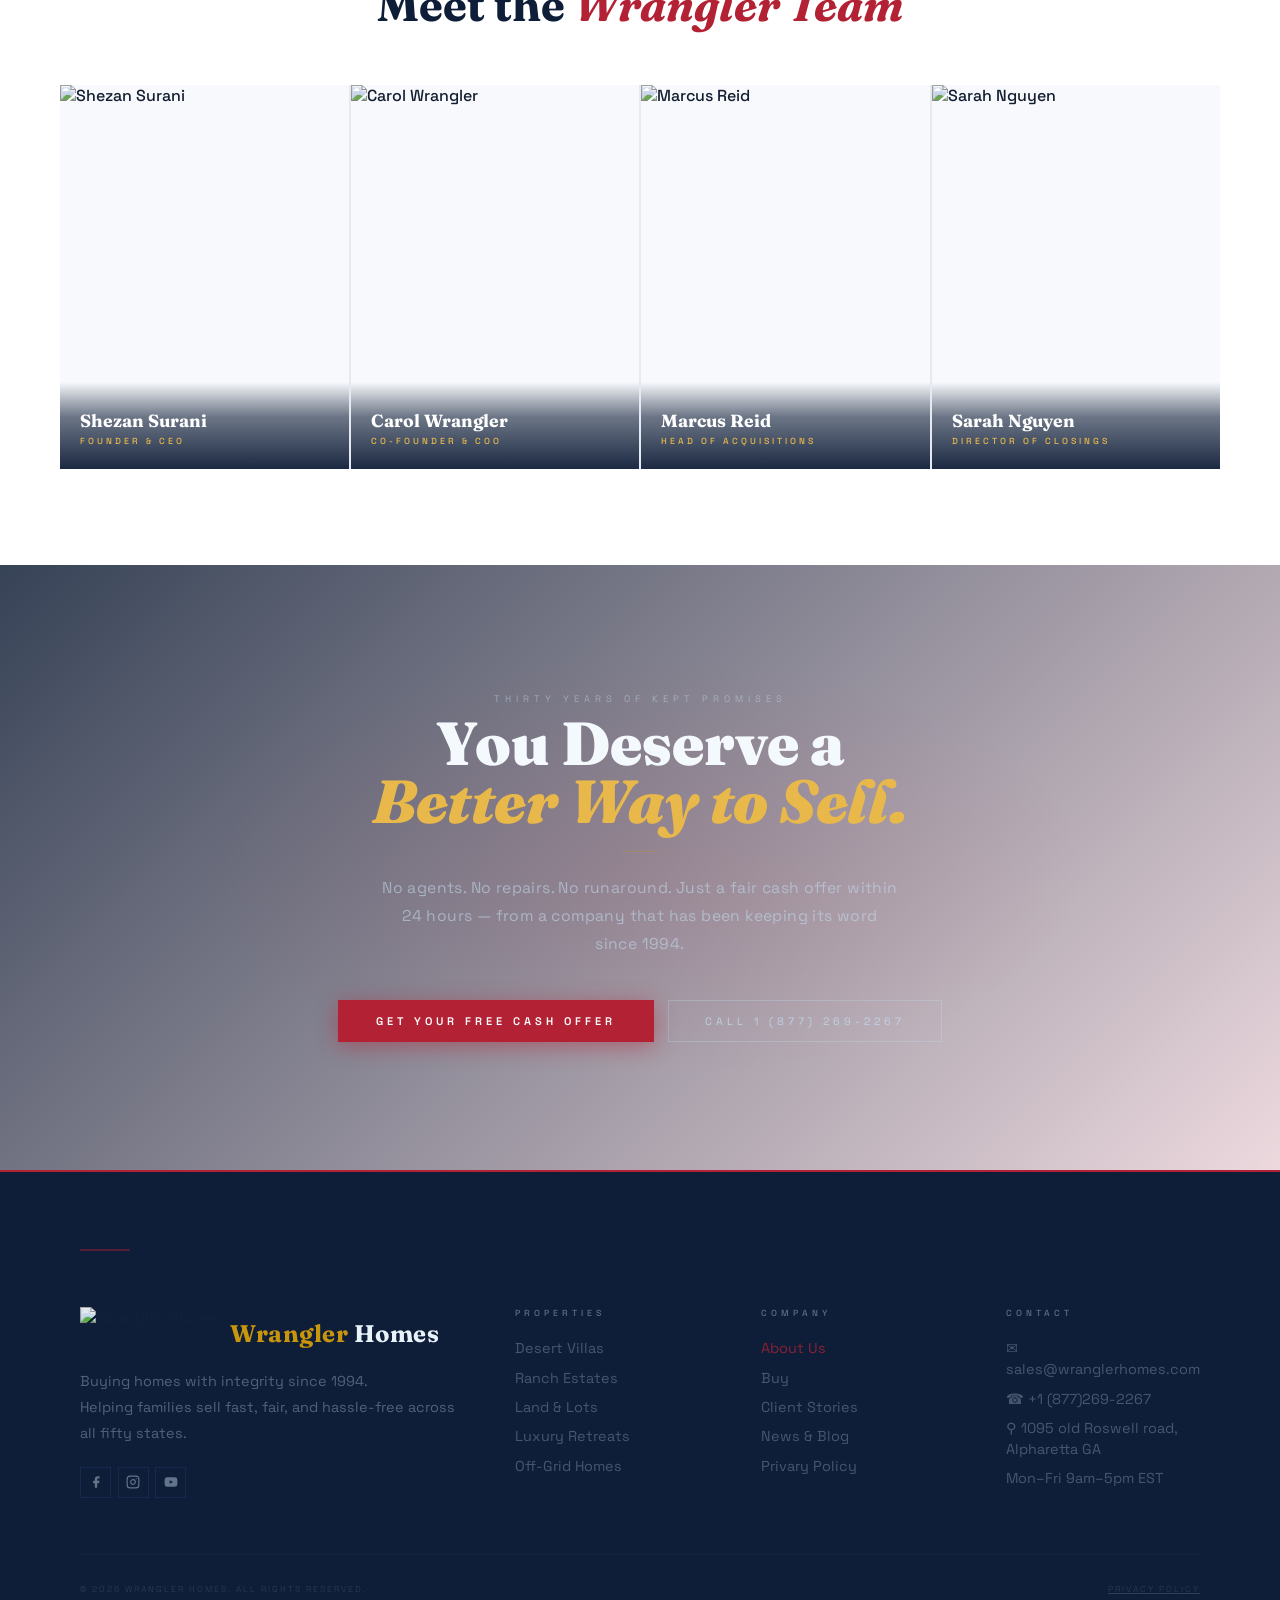
==== commit 6025705a: "ASSETS LINKS UPDATED" ====
--- a/about.html
+++ b/about.html
@@ -3,9 +3,45 @@
 <head>
 <meta charset="UTF-8">
 <meta name="viewport" content="width=device-width, initial-scale=1.0">
-<title>About Us — Wrangler Homes</title>
+<title>About Wrangler Homes | Trusted Cash Home Buyers Since 1994</title>
+<meta name="description" content="Learn about Wrangler Homes — trusted cash home buyers since 1994. We have purchased 12,000+ homes across all 50 states with zero fees and no repairs required.">
+<meta name="keywords" content="about Wrangler Homes, trusted home buyers USA, cash home buyers since 1994, sell house fast no fees">
+<meta name="robots" content="index, follow">
+<link rel="canonical" href="https://wranglerhomes.com/about.html">
+<link rel="icon" href="https://wranglerhomes.com/assets/logown.png" type="image/png">
 <link href="https://fonts.googleapis.com/css2?family=Fraunces:opsz,wght@9..144,500;9..144,700;9..144,900&family=Space+Grotesk:wght@400;500;600;700&display=swap" rel="stylesheet">
-<link rel="icon" href="assets/logown.png" type="image/png">
+<meta property="og:title" content="About Wrangler Homes | Trusted Cash Home Buyers Since 1994">
+<meta property="og:description" content="12,000+ homes bought across all 50 states. No repairs, no fees, close in 7 days. Discover why American families trust Wrangler Homes.">
+<meta property="og:type" content="website">
+<meta property="og:url" content="https://wranglerhomes.com/about.html">
+<meta property="og:image" content="https://wranglerhomes.com/assets/logo.png">
+<meta name="twitter:card" content="summary_large_image">
+<meta name="twitter:title" content="About Wrangler Homes | Trusted Cash Home Buyers Since 1994">
+<meta name="twitter:description" content="12,000+ homes bought. No repairs, no fees. Trusted since 1994 across all 50 states.">
+<meta name="twitter:image" content="https://wranglerhomes.com/assets/logo.png">
+<script type="application/ld+json">
+{
+  "@context": "https://schema.org",
+  "@type": "RealEstateAgency",
+  "name": "Wrangler Homes",
+  "url": "https://wranglerhomes.com",
+  "logo": "https://wranglerhomes.com/assets/logown.png",
+  "description": "Wrangler Homes has been buying houses for cash across all 50 states since 1994. Over 12,000 homes purchased with zero fees, no repairs required, and guaranteed written offers.",
+  "foundingDate": "1994",
+  "telephone": "+18772692267",
+  "address": {
+    "@type": "PostalAddress",
+    "streetAddress": "1095 Old Roswell Road",
+    "addressLocality": "Alpharetta",
+    "addressRegion": "GA",
+    "addressCountry": "US"
+  },
+  "areaServed": {
+    "@type": "Country",
+    "name": "United States"
+  }
+}
+</script>
 <script src="https://cdn.tailwindcss.com"></script>
 <style>
 *,*::before,*::after{margin:0;padding:0;box-sizing:border-box}
@@ -411,7 +447,7 @@
 <!-- NAV -->
 <nav id="nav">
   <a href="index.html" class="nav-brand">
-    <img src="assets/logown.png" alt="Wrangler Homes" class="nav-logo-img">
+    <img src="https://wranglerhomes.com/assets/logown.png" alt="Wrangler Homes" class="nav-logo-img">
     <span class="nav-brand-text"><span>Wrangler</span> Homes</span>
   </a>
   <ul class="nav-links">
@@ -1100,7 +1136,7 @@
   <div class="footer-grid">
     <div>
       <div class="footer-brand">
-        <img src="assets/logown.png" alt="Wrangler Homes" class="footer-logo-img">
+        <img src="https://wranglerhomes.com/assets/logown.png" alt="Wrangler Homes" class="footer-logo-img">
         <span class="footer-brand-text"><em>Wrangler</em> Homes</span>
       </div>
       <p class="f-tagline">Buying homes with integrity since 1994.<br>Helping families sell fast, fair, and hassle-free across all fifty states.</p>
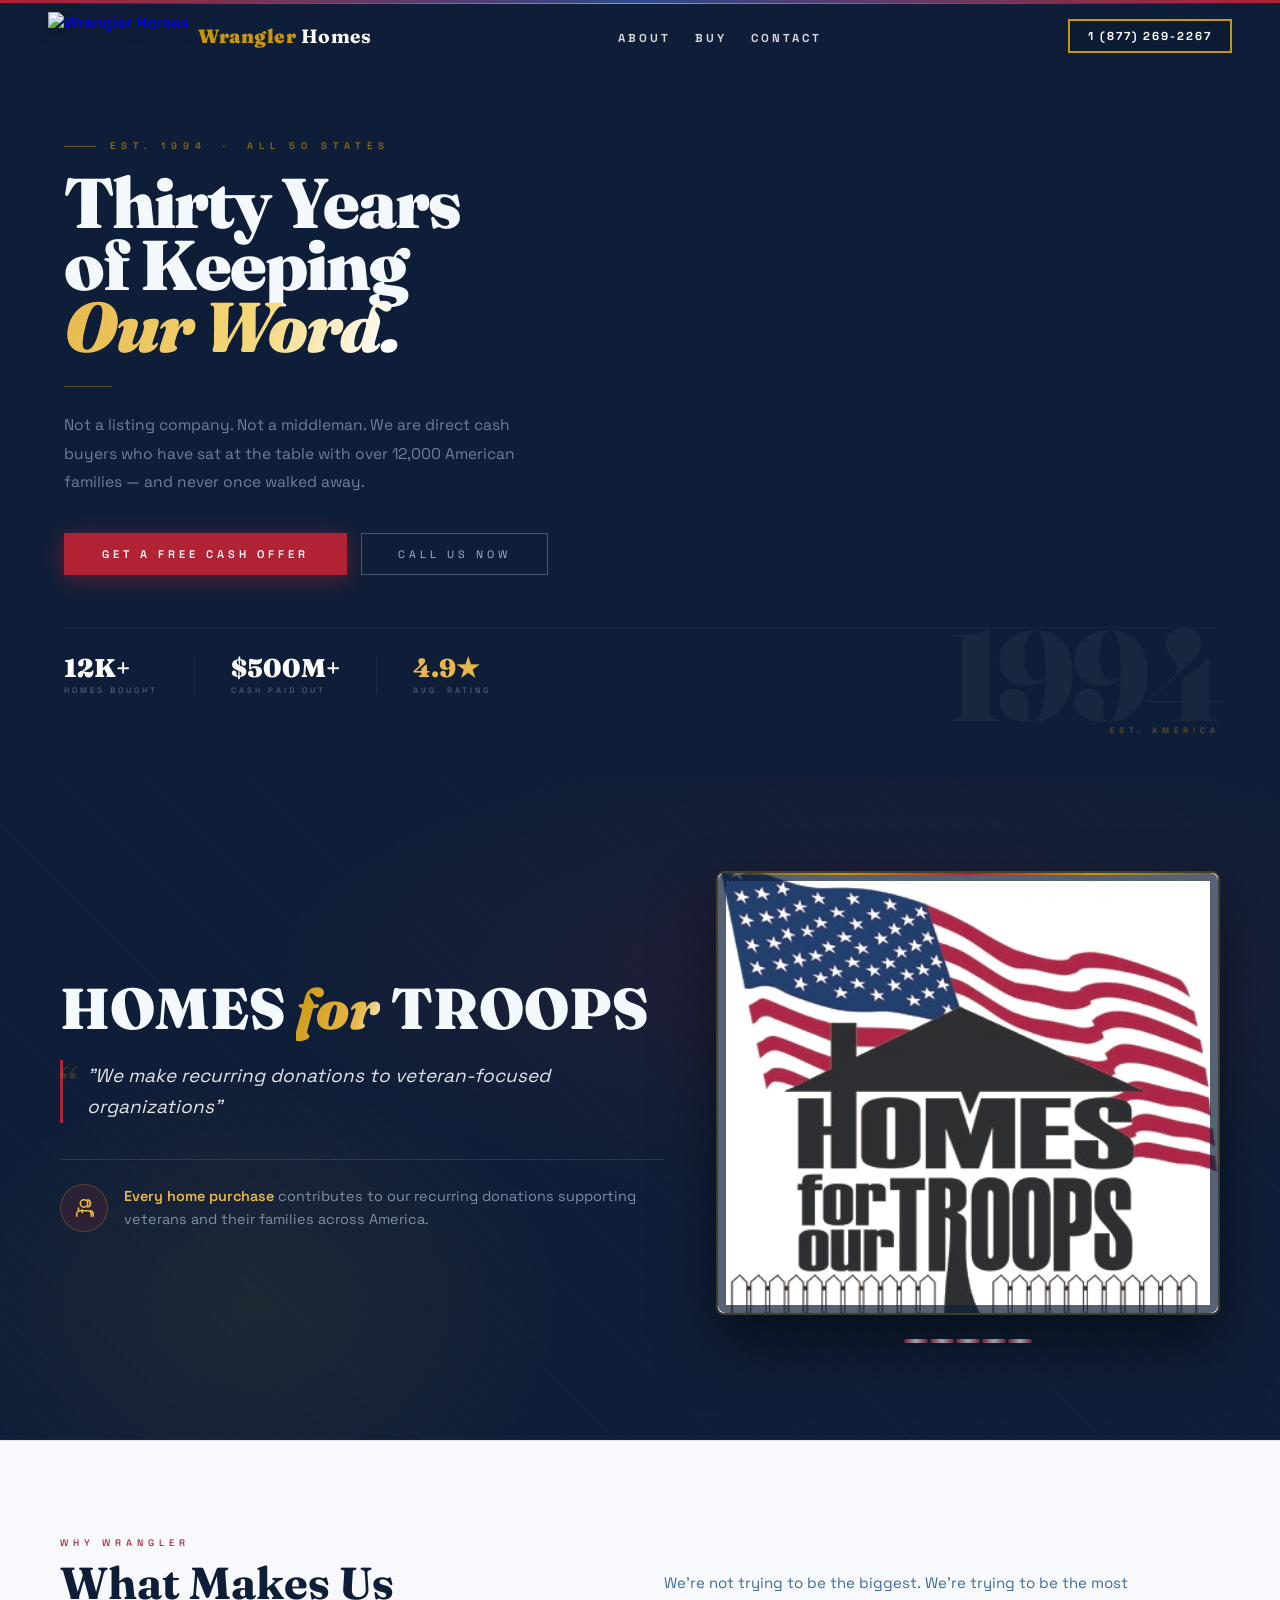
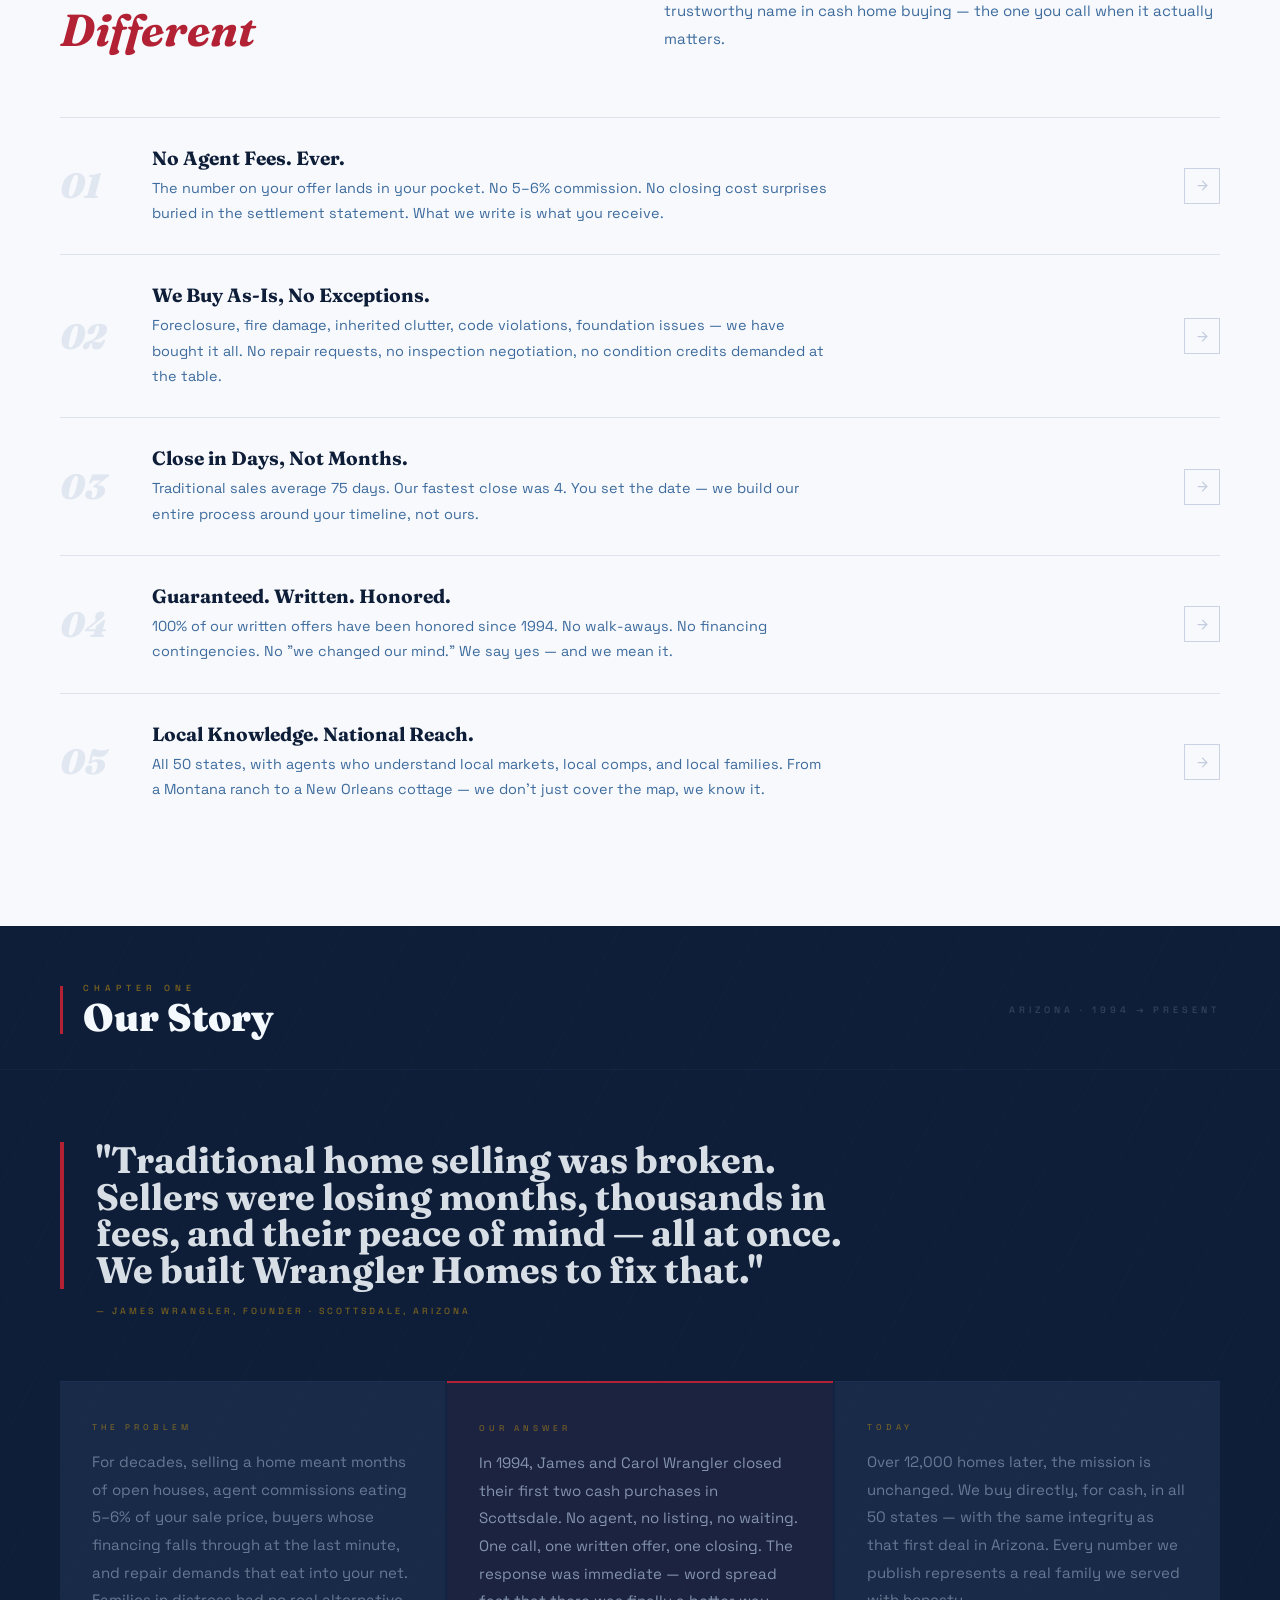
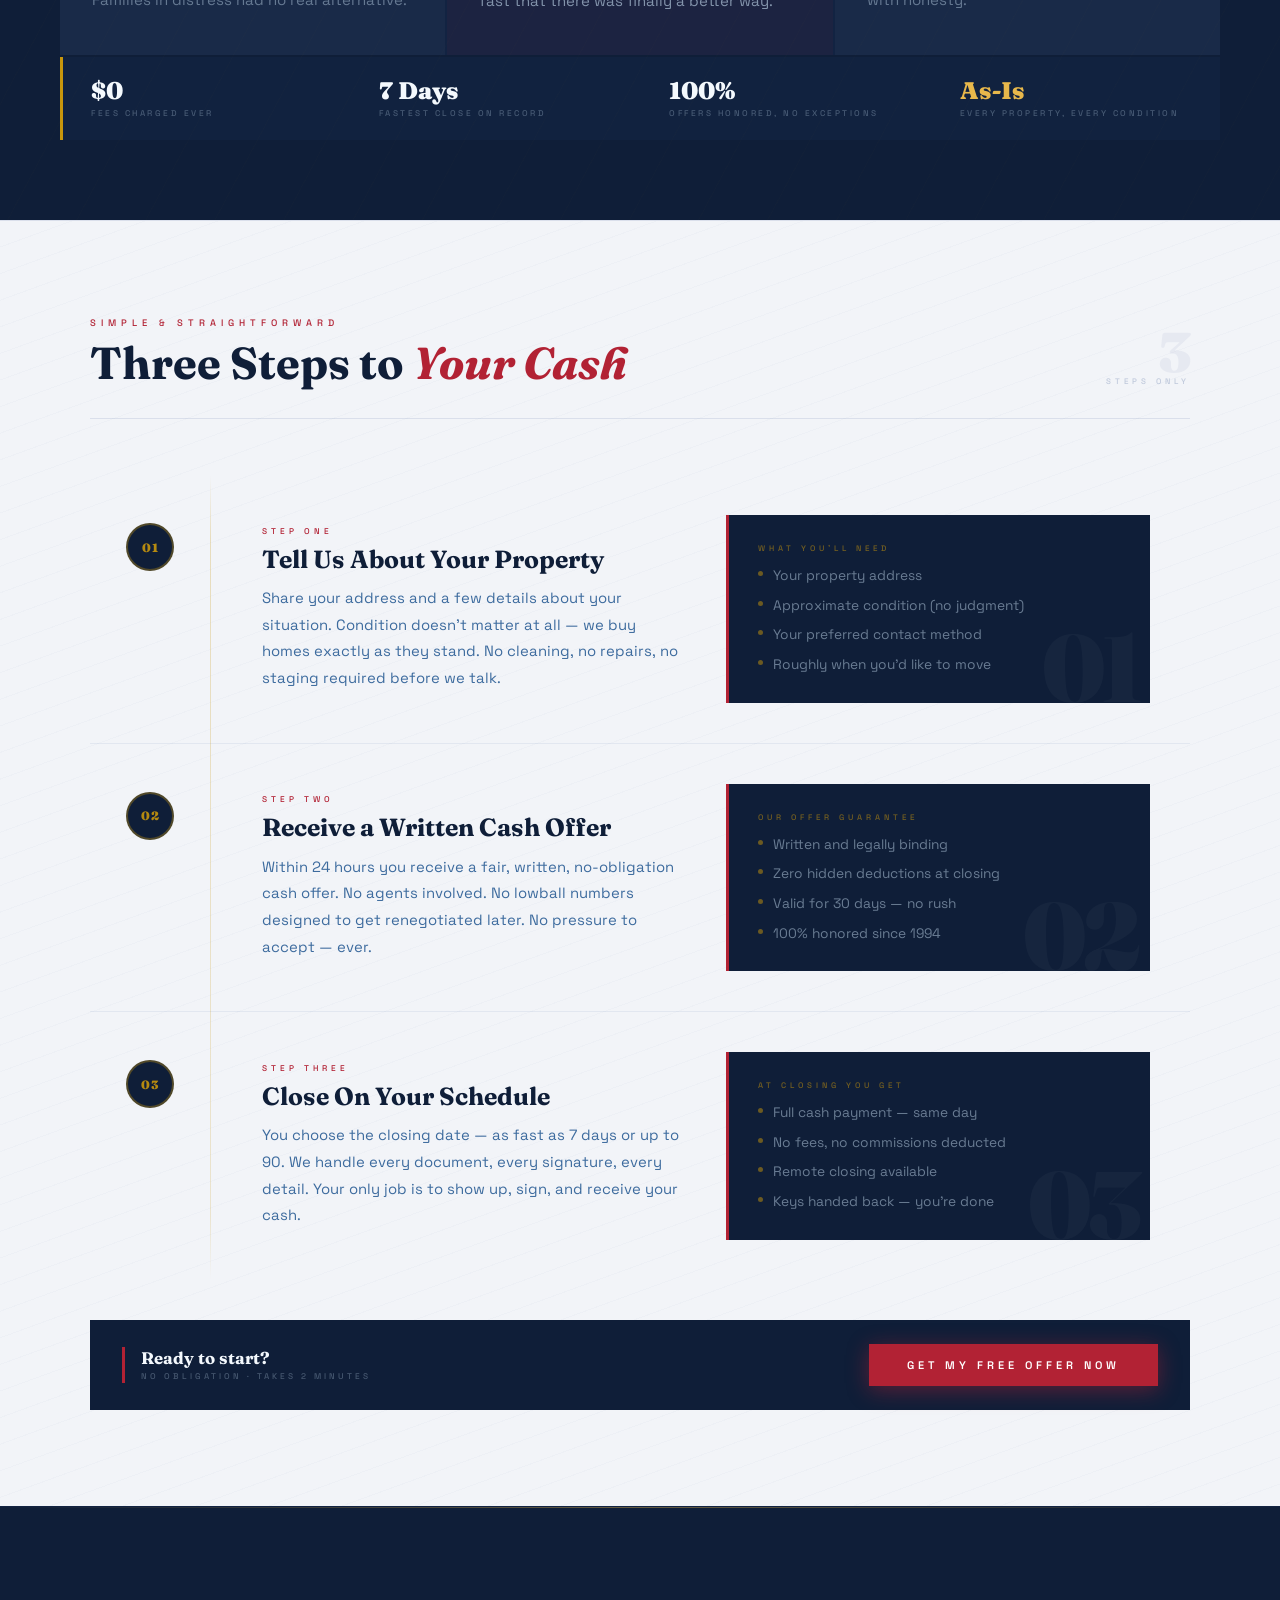
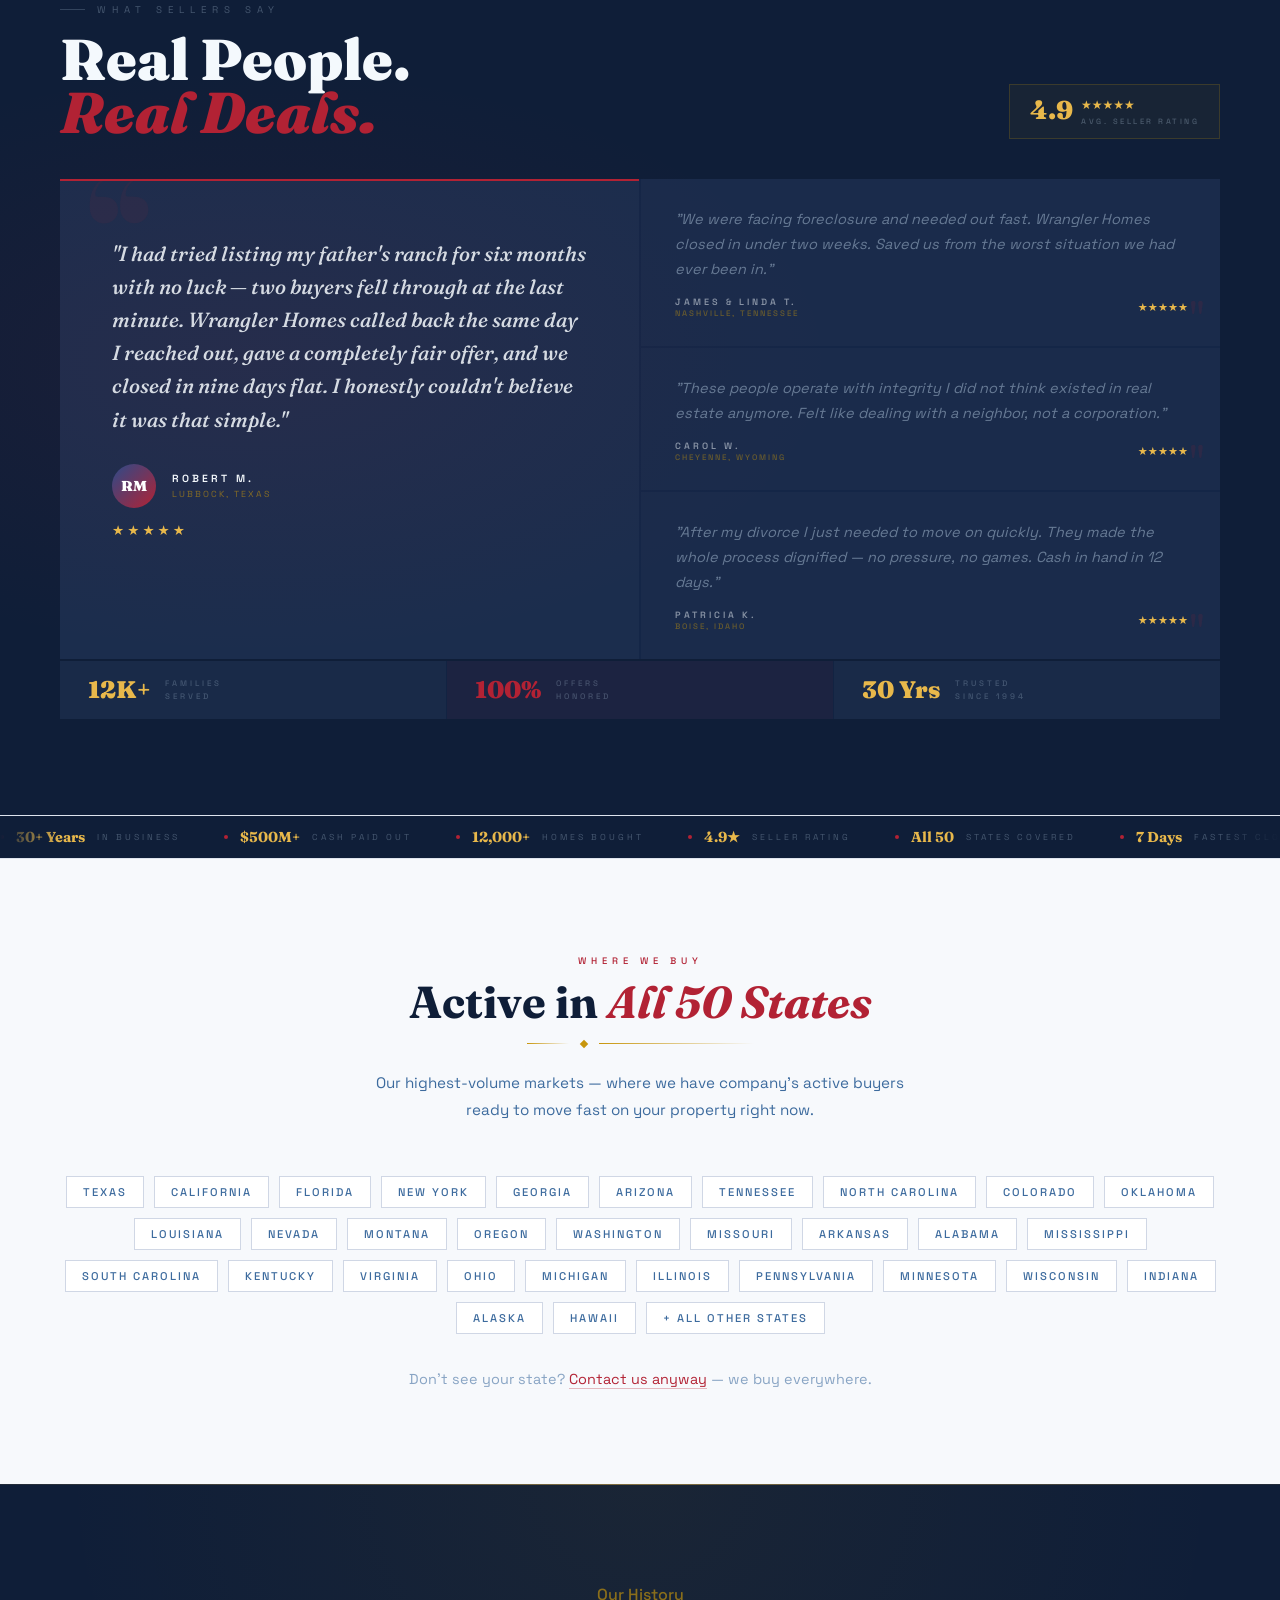
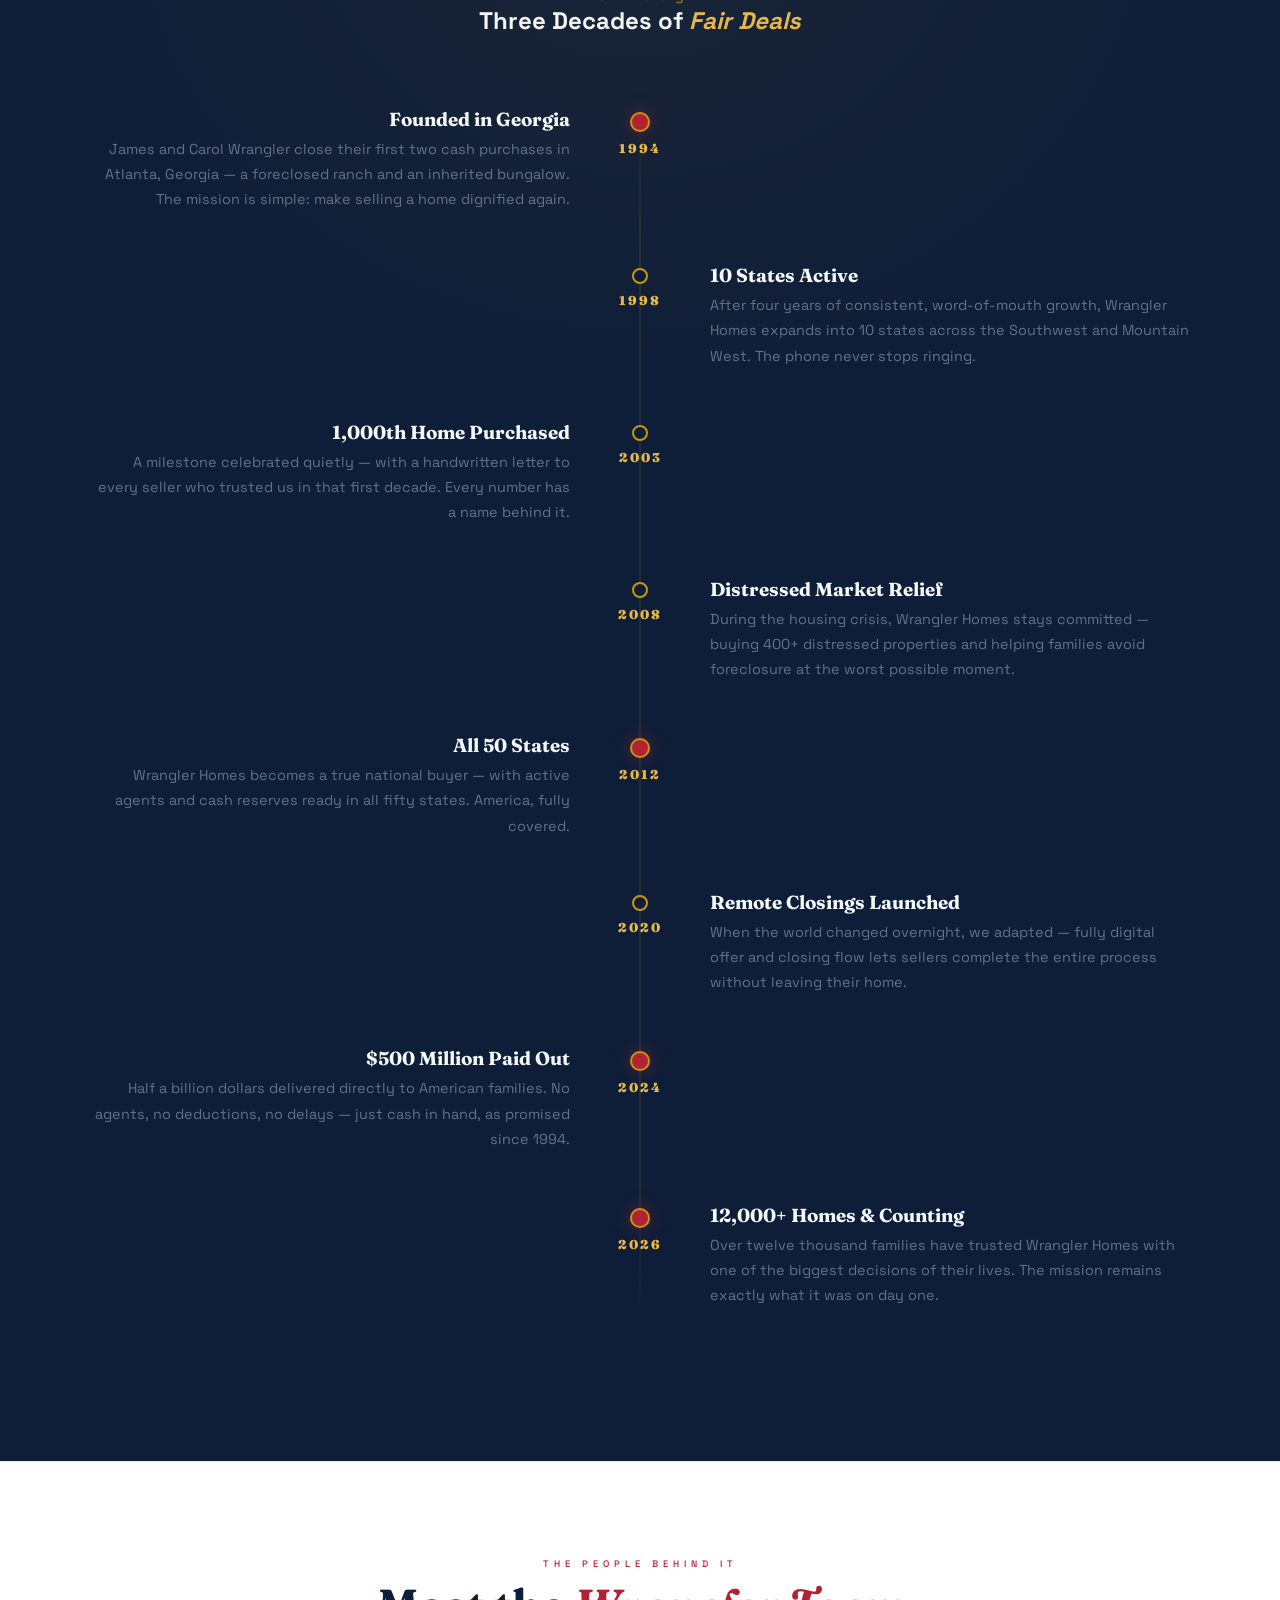
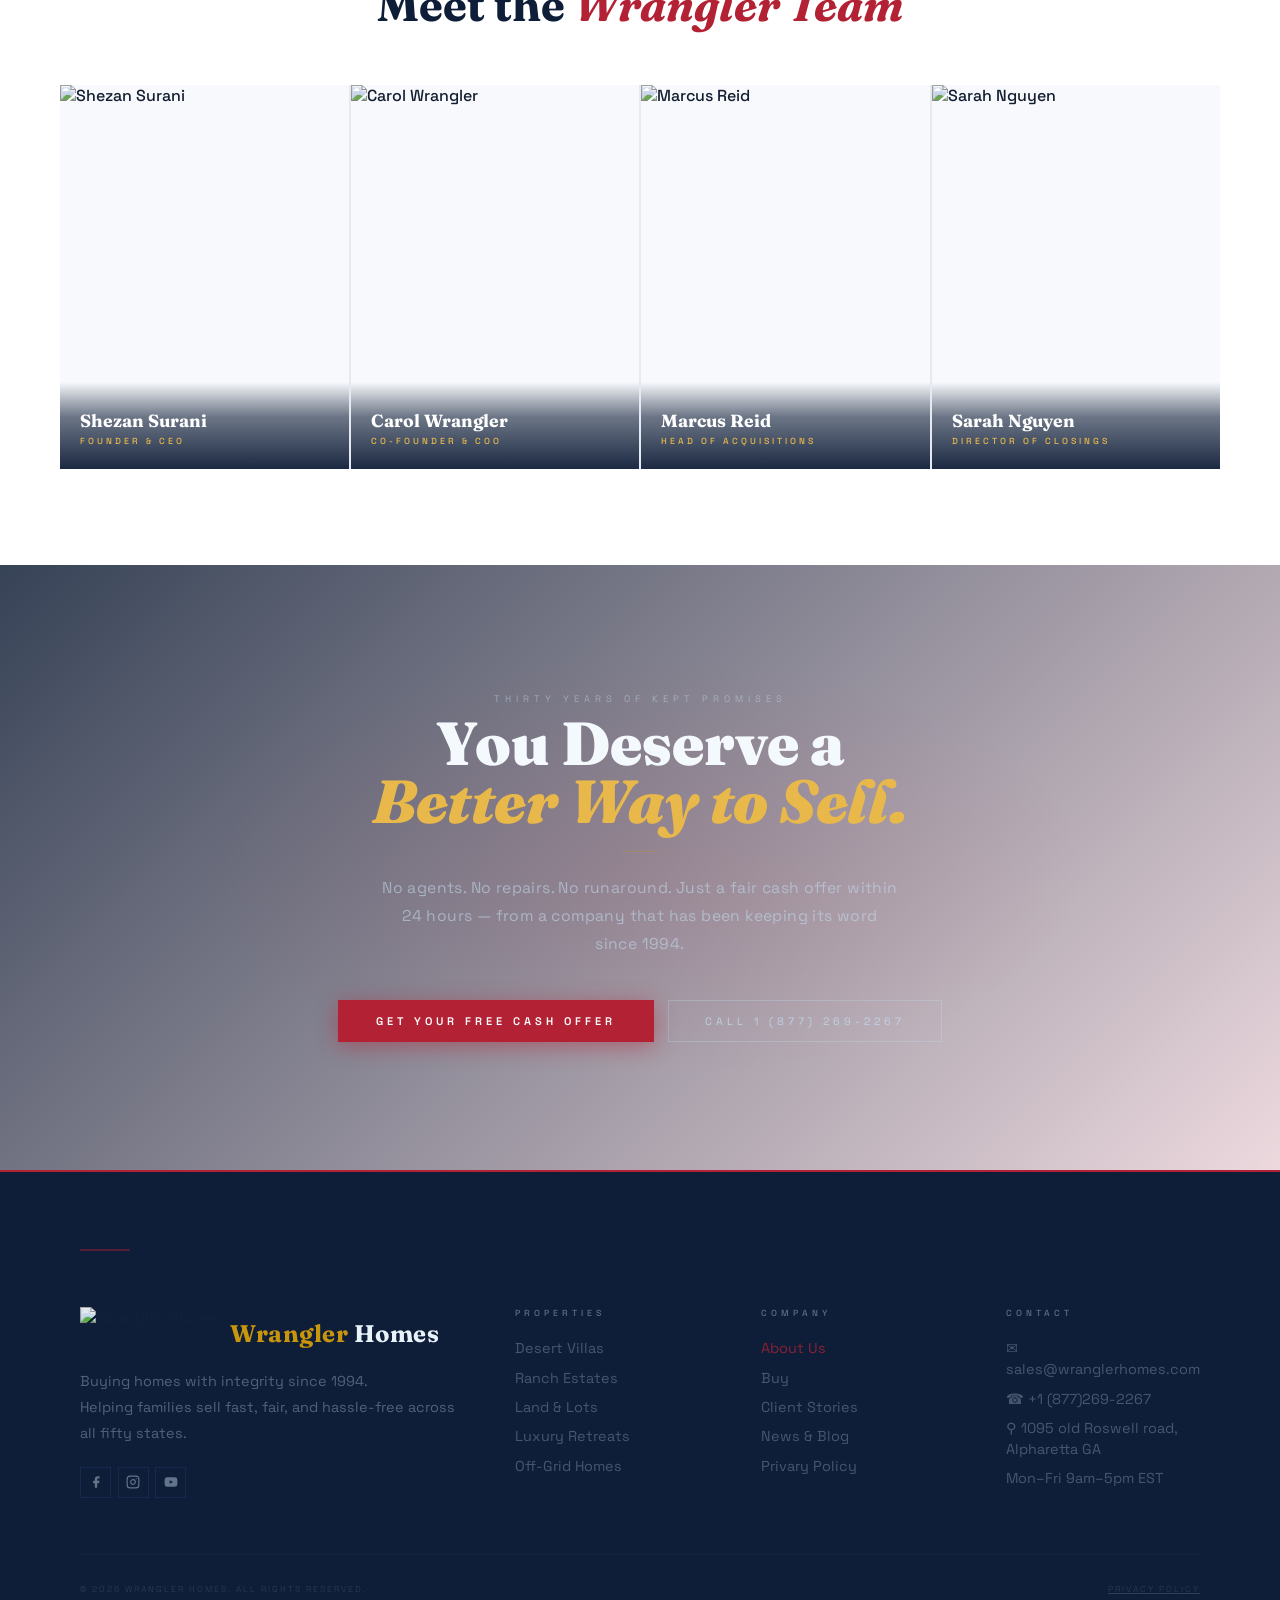
==== commit b0765857: "changes" ====
--- a/about.html
+++ b/about.html
@@ -553,21 +553,15 @@
           </div>
         </div>
       </div>
-      
+
       <!-- Right Image-->
       <div class="troops-image-wrap rv-r">
         <div class="troops-image-frame">
-          <img src="assets/troops.jpg" 
-               alt="Homes for Troops - Supporting American Veterans" 
+          <img src="assets/troops.jpg"
+               alt="Homes for Troops - Supporting American Veterans"
                class="troops-image"
                style="width:100%; height: 440px; aspect-ratio:3/2; object-fit:cover;">
         </div>
-        <div class="troops-badge">
-          <svg viewBox="0 0 24 24" fill="none" stroke="currentColor" stroke-width="1.8">
-            <polygon points="12 2 15.09 8.26 22 9.27 17 14.14 18.18 21.02 12 17.77 5.82 21.02 7 14.14 2 9.27 8.91 8.26 12 2"/>
-          </svg>
-        </div>
-        <div class="troops-badge-text">VETERAN SUPPORT</div>
         <div class="troops-flag-strip">
           <span></span><span></span><span></span><span></span><span></span>
         </div>
@@ -575,6 +569,7 @@
     </div>
   </div>
 </section>
+
 
 <!-- ══════════════════════════════════
      WHY CHOOSE US
